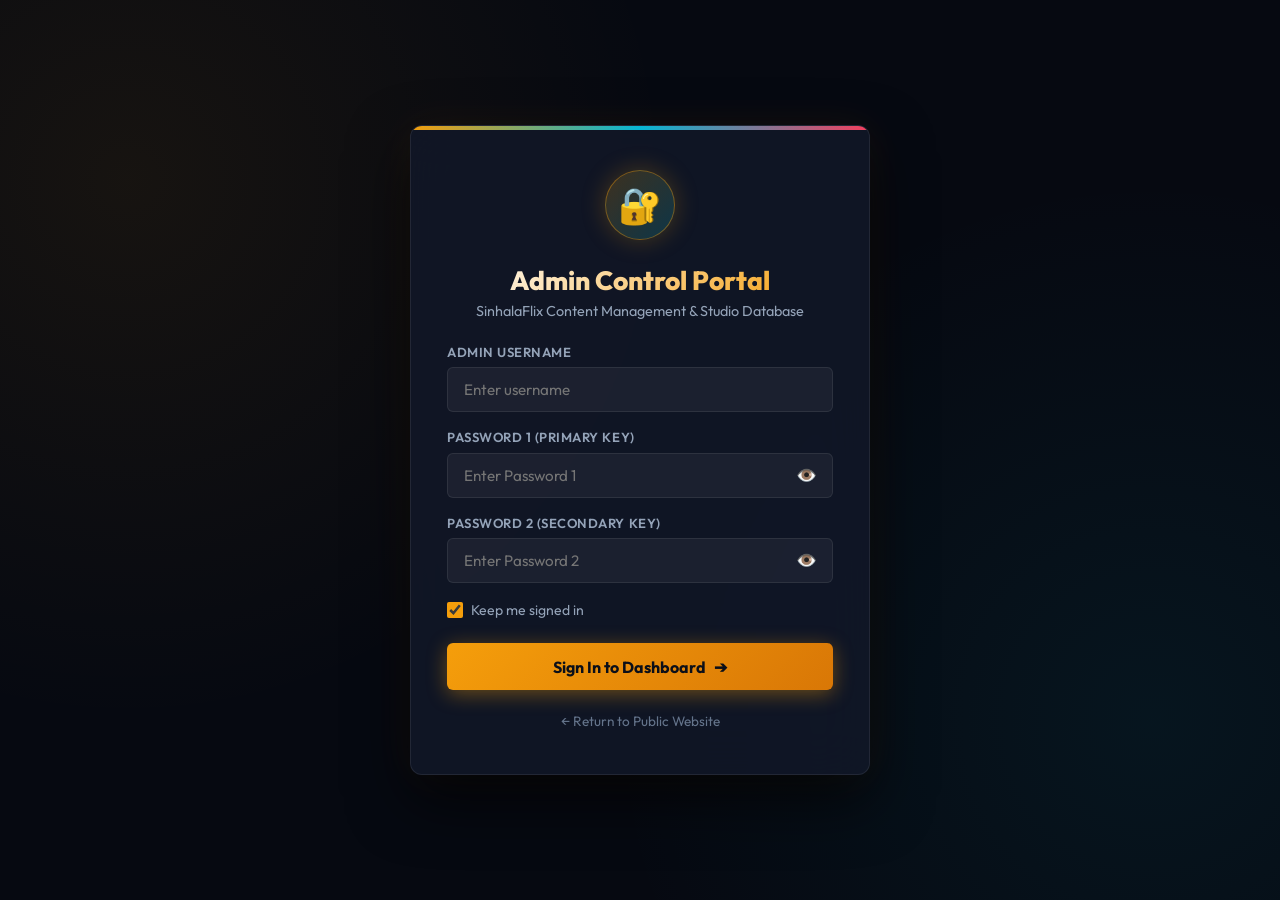
==== admin.html @ 51c6752c "Add files via upload" ====
<!DOCTYPE html>
<html lang="en">
<head>
  <meta charset="UTF-8" />
  <meta name="viewport" content="width=device-width, initial-scale=1.0" />
  <title>Admin Portal | SinhalaFlix Content Management</title>
  <meta name="description" content="SinhalaFlix Content Management System" />
  <meta name="robots" content="noindex, nofollow" />
  <link rel="icon" type="image/svg+xml" href="assets/images/favicon.svg" />
  <link rel="preconnect" href="https://fonts.googleapis.com" />
  <link href="https://fonts.googleapis.com/css2?family=Outfit:wght@400;500;600;700;800&display=swap" rel="stylesheet" />
  <style>
    /* =====================================================================
       COMPLETE SELF-CONTAINED ADMIN STYLES
       ===================================================================== */
    :root {
      --gold: #f59e0b;
      --gold-glow: rgba(245, 158, 11, 0.35);
      --cyan: #06b6d4;
      --rose: #f43f5e;
      --emerald: #10b981;
      --purple: #a855f7;
      --bg: #060911;
      --bg2: #0d121f;
      --card: rgba(18, 24, 40, 0.85);
      --border: rgba(255,255,255,0.08);
      --border-focus: rgba(245,158,11,0.5);
      --text: #f8fafc;
      --text2: #94a3b8;
      --text3: #64748b;
      --r: 12px;
      --r-sm: 6px;
    }

    *, *::before, *::after { box-sizing: border-box; margin: 0; padding: 0; }

    body {
      font-family: 'Outfit', -apple-system, BlinkMacSystemFont, sans-serif;
      background: var(--bg);
      background-image:
        radial-gradient(circle at 10% 20%, rgba(245,158,11,0.07) 0%, transparent 40%),
        radial-gradient(circle at 90% 80%, rgba(6,182,212,0.07) 0%, transparent 40%);
      color: var(--text);
      min-height: 100vh;
    }

    /* ---- LOGIN PAGE ---- */
    #loginPage {
      display: flex;
      align-items: center;
      justify-content: center;
      min-height: 100vh;
      padding: 1.5rem;
    }

    .login-card {
      width: 100%;
      max-width: 460px;
      background: var(--card);
      backdrop-filter: blur(24px);
      -webkit-backdrop-filter: blur(24px);
      border: 1px solid var(--border);
      border-radius: var(--r);
      padding: 2.75rem 2.25rem;
      box-shadow: 0 24px 60px rgba(0,0,0,0.7), 0 0 40px rgba(245,158,11,0.08);
      text-align: center;
      position: relative;
      overflow: hidden;
    }

    .login-card::before {
      content: "";
      position: absolute;
      top: 0; left: 0; right: 0;
      height: 4px;
      background: linear-gradient(90deg, var(--gold), var(--cyan), var(--rose));
    }

    .login-icon {
      width: 70px; height: 70px;
      margin: 0 auto 1.5rem;
      background: linear-gradient(135deg, rgba(245,158,11,0.2), rgba(6,182,212,0.2));
      border: 1px solid rgba(245,158,11,0.4);
      border-radius: 50%;
      display: flex; align-items: center; justify-content: center;
      font-size: 2.2rem;
      box-shadow: 0 0 24px rgba(245,158,11,0.25);
    }

    .login-title {
      font-size: 1.65rem;
      font-weight: 800;
      margin-bottom: 0.3rem;
      background: linear-gradient(135deg, #fff, #f59e0b);
      -webkit-background-clip: text;
      -webkit-text-fill-color: transparent;
    }

    .login-subtitle {
      color: var(--text2);
      font-size: 0.9rem;
      margin-bottom: 1.5rem;
    }

    .creds-pill {
      background: rgba(245,158,11,0.1);
      border: 1px solid rgba(245,158,11,0.3);
      border-radius: var(--r-sm);
      padding: 0.75rem 1rem;
      font-size: 0.82rem;
      color: #fbbf24;
      margin-bottom: 1.5rem;
      text-align: left;
      line-height: 1.6;
    }

    .creds-pill code {
      background: rgba(245,158,11,0.2);
      padding: 0.1rem 0.4rem;
      border-radius: 4px;
      font-family: monospace;
      color: #fde68a;
    }

    .error-box {
      display: none;
      background: rgba(244,63,94,0.15);
      border: 1px solid rgba(244,63,94,0.4);
      color: #fda4af;
      padding: 0.7rem 0.9rem;
      border-radius: var(--r-sm);
      font-size: 0.85rem;
      margin-bottom: 1.25rem;
      text-align: left;
    }

    .form-group {
      text-align: left;
      margin-bottom: 1.1rem;
    }

    .form-group label {
      display: block;
      font-size: 0.82rem;
      font-weight: 600;
      color: var(--text2);
      margin-bottom: 0.45rem;
      text-transform: uppercase;
      letter-spacing: 0.04em;
    }

    .form-input {
      width: 100%;
      background: rgba(255,255,255,0.05);
      border: 1px solid var(--border);
      border-radius: var(--r-sm);
      color: var(--text);
      font-family: inherit;
      font-size: 0.95rem;
      padding: 0.75rem 1rem;
      transition: border-color 0.2s, box-shadow 0.2s;
      outline: none;
    }

    .form-input:focus {
      border-color: var(--gold);
      box-shadow: 0 0 0 3px var(--gold-glow);
    }

    .input-wrap {
      position: relative;
      display: flex;
      align-items: center;
      width: 100%;
    }

    .input-wrap .form-input {
      padding-right: 2.75rem;
    }

    .toggle-pass-btn {
      position: absolute;
      right: 0.65rem;
      background: transparent;
      border: none;
      color: var(--text2);
      cursor: pointer;
      font-size: 1.05rem;
      padding: 0.25rem 0.35rem;
      border-radius: 4px;
      display: flex;
      align-items: center;
      justify-content: center;
      transition: color 0.2s, background 0.2s;
      user-select: none;
    }

    .toggle-pass-btn:hover {
      color: var(--gold);
      background: rgba(255,255,255,0.06);
    }

    .check-row {
      display: flex;
      align-items: center;
      gap: 0.5rem;
      font-size: 0.88rem;
      color: var(--text2);
      margin-bottom: 1.5rem;
      cursor: pointer;
    }

    .check-row input[type="checkbox"] {
      accent-color: var(--gold);
      width: 16px; height: 16px;
    }

    .btn-primary {
      display: flex;
      align-items: center;
      justify-content: center;
      gap: 0.5rem;
      width: 100%;
      padding: 0.85rem 1.5rem;
      background: linear-gradient(135deg, var(--gold), #d97706);
      border: none;
      border-radius: var(--r-sm);
      color: #0b0f19;
      font-family: inherit;
      font-size: 1rem;
      font-weight: 700;
      cursor: pointer;
      transition: opacity 0.2s, transform 0.15s, box-shadow 0.2s;
      box-shadow: 0 4px 20px rgba(245,158,11,0.4);
      margin-bottom: 1.25rem;
    }

    .btn-primary:hover { opacity: 0.9; transform: translateY(-1px); }
    .btn-primary:active { transform: translateY(0); }

    .back-link {
      display: inline-block;
      color: var(--text3);
      text-decoration: none;
      font-size: 0.85rem;
      transition: color 0.2s;
    }

    .back-link:hover { color: var(--text2); }

    /* ---- DASHBOARD ---- */
    #dashboardPage { display: none; flex-direction: column; min-height: 100vh; }

    .admin-header {
      display: flex;
      align-items: center;
      justify-content: space-between;
      padding: 0 1.5rem;
      height: 60px;
      background: rgba(13,18,31,0.95);
      border-bottom: 1px solid var(--border);
      backdrop-filter: blur(12px);
      position: sticky;
      top: 0;
      z-index: 100;
    }

    .admin-brand {
      display: flex;
      align-items: center;
      gap: 0.6rem;
      font-size: 1.1rem;
      font-weight: 800;
      text-decoration: none;
      color: var(--text);
    }

    .admin-brand span.gold { color: var(--gold); }
    .admin-badge { background: rgba(245,158,11,0.2); border: 1px solid rgba(245,158,11,0.4); color: #fbbf24; border-radius: 4px; font-size: 0.7rem; font-weight: 700; padding: 0.1rem 0.45rem; margin-left: 0.35rem; text-transform: uppercase; letter-spacing: 0.06em; }

    .header-actions { display: flex; align-items: center; gap: 0.6rem; }

    .btn-sm-outline {
      display: flex; align-items: center; gap: 0.35rem;
      padding: 0.4rem 0.9rem;
      background: rgba(255,255,255,0.05);
      border: 1px solid var(--border);
      border-radius: var(--r-sm);
      color: var(--text2);
      font-family: inherit;
      font-size: 0.82rem;
      font-weight: 600;
      cursor: pointer;
      text-decoration: none;
      transition: border-color 0.2s, color 0.2s;
    }
    .btn-sm-outline:hover { border-color: var(--gold); color: var(--gold); }

    .btn-logout {
      display: flex; align-items: center; gap: 0.35rem;
      padding: 0.4rem 0.9rem;
      background: rgba(244,63,94,0.12);
      border: 1px solid rgba(244,63,94,0.35);
      border-radius: var(--r-sm);
      color: #fda4af;
      font-family: inherit;
      font-size: 0.82rem;
      font-weight: 600;
      cursor: pointer;
      transition: background 0.2s;
    }
    .btn-logout:hover { background: rgba(244,63,94,0.22); }

    .tabs-bar {
      display: flex;
      gap: 0;
      background: rgba(13,18,31,0.8);
      border-bottom: 1px solid var(--border);
      padding: 0 1rem;
      overflow-x: auto;
    }

    .tab-btn {
      display: flex; align-items: center; gap: 0.4rem;
      padding: 0.85rem 1.1rem;
      background: none;
      border: none;
      border-bottom: 2px solid transparent;
      color: var(--text3);
      font-family: inherit;
      font-size: 0.85rem;
      font-weight: 600;
      cursor: pointer;
      white-space: nowrap;
      transition: color 0.2s, border-color 0.2s;
    }

    .tab-btn:hover { color: var(--text2); }
    .tab-btn.active { color: var(--gold); border-bottom-color: var(--gold); }

    .admin-main { flex: 1; padding: 1.75rem 1.5rem; max-width: 1300px; margin: 0 auto; width: 100%; }

    /* Section visibility */
    .section { display: none; }
    .section.active { display: block; }

    .section-header {
      display: flex; align-items: center; justify-content: space-between;
      margin-bottom: 1.5rem;
      flex-wrap: wrap; gap: 0.75rem;
    }

    .section-title { display: flex; align-items: center; gap: 0.5rem; font-size: 1.3rem; font-weight: 700; }

    /* Stats Grid */
    .stats-grid {
      display: grid;
      grid-template-columns: repeat(auto-fill, minmax(180px, 1fr));
      gap: 1rem;
      margin-bottom: 1.75rem;
    }

    .stat-card {
      background: var(--card);
      border: 1px solid var(--border);
      border-radius: var(--r);
      padding: 1.25rem 1rem;
      display: flex; align-items: center; gap: 1rem;
      transition: border-color 0.2s, transform 0.2s;
    }
    .stat-card:hover { border-color: rgba(245,158,11,0.3); transform: translateY(-2px); }

    .stat-icon { font-size: 1.9rem; }
    .stat-value { font-size: 1.6rem; font-weight: 800; color: var(--gold); }
    .stat-label { font-size: 0.75rem; color: var(--text3); margin-top: 0.15rem; }

    .dash-actions { display: flex; gap: 0.75rem; flex-wrap: wrap; }

    .btn-dash-primary {
      display: flex; align-items: center; gap: 0.4rem;
      padding: 0.7rem 1.4rem;
      background: linear-gradient(135deg, var(--gold), #d97706);
      border: none;
      border-radius: var(--r-sm);
      color: #0b0f19;
      font-family: inherit;
      font-size: 0.9rem;
      font-weight: 700;
      cursor: pointer;
      box-shadow: 0 4px 15px rgba(245,158,11,0.35);
      transition: opacity 0.2s, transform 0.15s;
    }
    .btn-dash-primary:hover { opacity: 0.9; transform: translateY(-1px); }

    .btn-dash-secondary {
      display: flex; align-items: center; gap: 0.4rem;
      padding: 0.7rem 1.4rem;
      background: rgba(255,255,255,0.06);
      border: 1px solid var(--border);
      border-radius: var(--r-sm);
      color: var(--text);
      font-family: inherit;
      font-size: 0.9rem;
      font-weight: 600;
      cursor: pointer;
      transition: border-color 0.2s;
    }
    .btn-dash-secondary:hover { border-color: rgba(245,158,11,0.4); color: var(--gold); }

    /* Table */
    .table-card {
      background: var(--card);
      border: 1px solid var(--border);
      border-radius: var(--r);
      overflow: hidden;
    }

    .table-controls {
      display: flex; gap: 0.75rem; padding: 1rem;
      border-bottom: 1px solid var(--border);
      flex-wrap: wrap;
    }

    .table-input, .table-select {
      background: rgba(255,255,255,0.05);
      border: 1px solid var(--border);
      border-radius: var(--r-sm);
      color: var(--text);
      font-family: inherit;
      font-size: 0.88rem;
      padding: 0.55rem 0.85rem;
      outline: none;
      transition: border-color 0.2s;
    }
    .table-input { flex: 1; min-width: 200px; }
    .table-select { min-width: 200px; }
    .table-input:focus, .table-select:focus { border-color: var(--gold); }
    .table-select option { background: #0d121f; }

    .table-scroll { overflow-x: auto; }

    table { width: 100%; border-collapse: collapse; }
    thead { background: rgba(255,255,255,0.04); }
    th { padding: 0.75rem 1rem; text-align: left; font-size: 0.75rem; font-weight: 700; color: var(--text3); text-transform: uppercase; letter-spacing: 0.04em; border-bottom: 1px solid var(--border); }
    td { padding: 0.75rem 1rem; border-bottom: 1px solid rgba(255,255,255,0.04); font-size: 0.88rem; vertical-align: middle; }
    tr:last-child td { border-bottom: none; }
    tr:hover td { background: rgba(255,255,255,0.025); }

    .thumb { width: 44px; height: 60px; object-fit: cover; border-radius: 4px; }
    .item-title { font-weight: 600; font-size: 0.9rem; }
    .item-sub { color: var(--text3); font-size: 0.78rem; margin-top: 0.15rem; }

    .badge-cat {
      display: inline-block;
      font-size: 0.72rem; font-weight: 700;
      padding: 0.15rem 0.5rem;
      border-radius: 4px;
      white-space: nowrap;
    }
    .cat-c { background: rgba(245,158,11,0.2); color: #fbbf24; }
    .cat-m { background: rgba(6,182,212,0.2); color: #67e8f9; }
    .cat-t { background: rgba(16,185,129,0.2); color: #6ee7b7; }
    .cat-k { background: rgba(168,85,247,0.2); color: #d8b4fe; }
    .cat-s { background: rgba(244,63,94,0.2); color: #fda4af; }

    .action-btns { display: flex; gap: 0.4rem; }
    .btn-edit, .btn-del {
      padding: 0.3rem 0.55rem;
      border: 1px solid;
      border-radius: 4px;
      font-family: inherit;
      font-size: 0.78rem;
      cursor: pointer;
      transition: background 0.15s;
    }
    .btn-edit { background: rgba(6,182,212,0.1); border-color: rgba(6,182,212,0.3); color: #67e8f9; }
    .btn-edit:hover { background: rgba(6,182,212,0.2); }
    .btn-del { background: rgba(244,63,94,0.1); border-color: rgba(244,63,94,0.3); color: #fda4af; }
    .btn-del:hover { background: rgba(244,63,94,0.2); }

    /* Form */
    .form-card {
      background: var(--card);
      border: 1px solid var(--border);
      border-radius: var(--r);
      padding: 1.75rem;
    }

    .form-grid-2 { display: grid; grid-template-columns: 1fr 1fr; gap: 1rem; }
    .form-grid-3 { display: grid; grid-template-columns: 1fr 1fr 1fr; gap: 1rem; }
    @media (max-width: 700px) { .form-grid-2, .form-grid-3 { grid-template-columns: 1fr; } }

    .fg { margin-bottom: 1.1rem; }
    .fg label { display: block; font-size: 0.8rem; font-weight: 600; color: var(--text2); margin-bottom: 0.4rem; text-transform: uppercase; letter-spacing: 0.04em; }
    .fg input, .fg select, .fg textarea {
      width: 100%;
      background: rgba(255,255,255,0.05);
      border: 1px solid var(--border);
      border-radius: var(--r-sm);
      color: var(--text);
      font-family: inherit;
      font-size: 0.9rem;
      padding: 0.65rem 0.9rem;
      outline: none;
      transition: border-color 0.2s, box-shadow 0.2s;
      resize: vertical;
    }
    .fg input:focus, .fg select:focus, .fg textarea:focus {
      border-color: var(--gold);
      box-shadow: 0 0 0 3px var(--gold-glow);
    }
    .fg select option { background: #0d121f; }

    .ep-builder { background: rgba(245,158,11,0.05); border: 1px solid rgba(245,158,11,0.2); border-radius: var(--r); padding: 1.25rem; margin-bottom: 1rem; }
    .ep-header { display: flex; justify-content: space-between; align-items: center; margin-bottom: 1rem; }
    .ep-header h4 { font-size: 0.95rem; font-weight: 700; color: var(--gold); }
    .ep-card { background: rgba(255,255,255,0.03); border: 1px solid var(--border); border-radius: var(--r-sm); padding: 1rem; margin-bottom: 0.75rem; }
    .ep-row-header { display: flex; justify-content: space-between; align-items: center; margin-bottom: 0.75rem; font-size: 0.85rem; color: var(--text2); font-weight: 600; }

    .form-actions { display: flex; justify-content: flex-end; gap: 0.75rem; margin-top: 1.5rem; padding-top: 1.25rem; border-top: 1px solid var(--border); }

    /* Requests */
    .requests-grid { display: grid; grid-template-columns: repeat(auto-fill, minmax(340px, 1fr)); gap: 1rem; }
    .req-card { background: var(--card); border: 1px solid var(--border); border-radius: var(--r); padding: 1.25rem; }
    .req-card-header { display: flex; justify-content: space-between; align-items: flex-start; gap: 0.5rem; margin-bottom: 0.6rem; }
    .req-title { font-size: 0.95rem; font-weight: 700; }
    .req-notes { color: var(--text2); font-size: 0.85rem; margin-bottom: 0.85rem; }
    .req-meta { display: flex; gap: 1rem; font-size: 0.8rem; color: var(--text3); margin-bottom: 0.85rem; }
    .req-actions { display: flex; gap: 0.5rem; justify-content: flex-end; padding-top: 0.75rem; border-top: 1px solid var(--border); }

    /* Database Tab */
    .db-section { max-width: 700px; }
    .db-block { background: var(--card); border: 1px solid var(--border); border-radius: var(--r); padding: 1.5rem; margin-bottom: 1.25rem; }
    .db-block h3 { font-size: 1rem; font-weight: 700; margin-bottom: 0.4rem; }
    .db-block p { color: var(--text2); font-size: 0.88rem; margin-bottom: 1.1rem; }
    .btn-danger {
      display: flex; align-items: center; gap: 0.4rem;
      padding: 0.65rem 1.25rem;
      background: rgba(244,63,94,0.15);
      border: 1px solid rgba(244,63,94,0.4);
      border-radius: var(--r-sm);
      color: #fda4af;
      font-family: inherit;
      font-size: 0.88rem;
      font-weight: 600;
      cursor: pointer;
      transition: background 0.2s;
    }
    .btn-danger:hover { background: rgba(244,63,94,0.25); }

    /* GitHub Live Sync styles */
    .btn-publish-gh {
      display: inline-flex;
      align-items: center;
      gap: 0.45rem;
      padding: 0.5rem 1rem;
      background: linear-gradient(135deg, #10b981 0%, #059669 100%);
      color: #fff;
      font-weight: 700;
      font-size: 0.85rem;
      border: none;
      border-radius: var(--r-sm);
      cursor: pointer;
      box-shadow: 0 2px 10px rgba(16, 185, 129, 0.35);
      transition: all 0.2s ease;
    }
    .btn-publish-gh:hover {
      background: linear-gradient(135deg, #34d399 0%, #10b981 100%);
      box-shadow: 0 4px 15px rgba(16, 185, 129, 0.5);
      transform: translateY(-1px);
    }
    .btn-publish-gh:disabled {
      opacity: 0.6;
      cursor: not-allowed;
      transform: none;
      box-shadow: none;
    }
    .gh-card {
      border: 1px solid rgba(16, 185, 129, 0.3) !important;
      background: linear-gradient(180deg, rgba(16, 185, 129, 0.04) 0%, rgba(13, 18, 31, 0.8) 100%) !important;
    }
    .gh-header-row {
      display: flex;
      justify-content: space-between;
      align-items: flex-start;
      margin-bottom: 0.75rem;
      flex-wrap: wrap;
      gap: 0.5rem;
    }
    .gh-badge {
      display: inline-flex;
      align-items: center;
      gap: 0.35rem;
      background: rgba(16, 185, 129, 0.15);
      color: #34d399;
      padding: 0.2rem 0.65rem;
      border-radius: 999px;
      font-size: 0.75rem;
      font-weight: 700;
      border: 1px solid rgba(16, 185, 129, 0.3);
    }
    .gh-grid {
      display: grid;
      grid-template-columns: repeat(auto-fit, minmax(200px, 1fr));
      gap: 0.85rem;
      margin-top: 1rem;
      margin-bottom: 1rem;
    }
    .gh-actions-bar {
      display: flex;
      flex-wrap: wrap;
      gap: 0.75rem;
      align-items: center;
      margin-top: 1rem;
      padding-top: 1rem;
      border-top: 1px solid var(--border);
    }
    .gh-status-console {
      margin-top: 1rem;
      padding: 0.85rem 1rem;
      background: #080c14;
      border: 1px solid rgba(255,255,255,0.08);
      border-radius: var(--r-sm);
      font-family: ui-monospace, SFMono-Regular, Menlo, Monaco, Consolas, monospace;
      font-size: 0.8rem;
      color: #a7f3d0;
      min-height: 48px;
      display: flex;
      flex-direction: column;
      gap: 0.3rem;
      line-height: 1.4;
    }
    .gh-status-console .err { color: #fda4af; }
    .gh-status-console .info { color: #93c5fd; }
    .gh-status-console .suc { color: #34d399; font-weight: bold; }
    .gh-guide-box {
      margin-top: 1rem;
      padding: 0.85rem;
      background: rgba(255,255,255,0.02);
      border-radius: var(--r-sm);
      border: 1px dashed var(--border);
      font-size: 0.8rem;
      color: var(--text2);
    }
    .gh-guide-box ol { margin: 0.5rem 0 0 1.25rem; padding: 0; }
    .gh-guide-box li { margin-bottom: 0.25rem; }

    /* Upload Zone */
    .upload-zone {
      position: relative;
      border: 2px dashed rgba(245,158,11,0.35);
      border-radius: var(--r);
      padding: 1.1rem 1rem;
      text-align: center;
      cursor: pointer;
      transition: border-color 0.2s, background 0.2s;
      background: rgba(245,158,11,0.04);
      overflow: hidden;
    }
    .upload-zone:hover, .upload-zone.dragover {
      border-color: var(--gold);
      background: rgba(245,158,11,0.10);
    }
    .upload-zone input[type="file"] {
      position: absolute; inset: 0;
      opacity: 0; cursor: pointer; width: 100%; height: 100%;
    }
    .upload-zone-icon { font-size: 1.6rem; margin-bottom: 0.3rem; }
    .upload-zone-text { font-size: 0.82rem; font-weight: 600; color: var(--text2); }
    .upload-zone-sub  { font-size: 0.72rem; color: var(--text3); margin-top: 0.2rem; }
    .upload-zone-preview {
      margin-top: 0.6rem;
      display: none;
      align-items: center;
      gap: 0.5rem;
      justify-content: center;
      font-size: 0.78rem;
      color: var(--emerald);
    }
    .upload-zone-preview.visible { display: flex; }
    .upload-zone-preview img { width: 36px; height: 36px; object-fit: cover; border-radius: 4px; border: 1px solid var(--border); }

    /* Edit Modal */
    .modal-bg {
      display: none;
      position: fixed; inset: 0;
      background: rgba(0,0,0,0.75);
      backdrop-filter: blur(4px);
      z-index: 500;
      align-items: center; justify-content: center;
      padding: 1rem;
    }
    .modal-bg.open { display: flex; }
    .modal-box {
      background: var(--bg2);
      border: 1px solid var(--border);
      border-radius: var(--r);
      padding: 1.75rem;
      width: 100%; max-width: 860px;
      max-height: 92vh; overflow-y: auto;
    }
    .modal-header { display: flex; justify-content: space-between; align-items: center; margin-bottom: 1.5rem; }
    .modal-header h3 { font-size: 1.15rem; font-weight: 700; }
    .btn-close {
      background: rgba(255,255,255,0.08);
      border: 1px solid var(--border);
      border-radius: var(--r-sm);
      color: var(--text2);
      font-size: 1rem; cursor: pointer;
      padding: 0.25rem 0.6rem;
      transition: background 0.15s;
    }
    .btn-close:hover { background: rgba(255,255,255,0.14); }

    /* Toast */
    #toastContainer {
      position: fixed; bottom: 1.5rem; right: 1.5rem;
      z-index: 9999;
      display: flex; flex-direction: column; gap: 0.5rem;
    }

    .toast {
      background: rgba(13,18,31,0.97);
      border: 1px solid;
      border-radius: var(--r-sm);
      padding: 0.8rem 1.1rem;
      font-size: 0.88rem;
      display: flex; align-items: center; gap: 0.5rem;
      box-shadow: 0 10px 30px rgba(0,0,0,0.5);
      animation: toastIn 0.3s ease;
      max-width: 340px;
    }
    .toast.success { border-color: var(--emerald); color: #6ee7b7; }
    .toast.error { border-color: var(--rose); color: #fda4af; }
    .toast.info { border-color: var(--cyan); color: #67e8f9; }

    @keyframes toastIn { from { opacity: 0; transform: translateX(100%); } to { opacity: 1; transform: translateX(0); } }
  </style>
</head>
<body>

  <!-- ============================================================
       LOGIN PAGE
       ============================================================ -->
  <div id="loginPage">
    <div class="login-card">
      <div class="login-icon">🔐</div>
      <h1 class="login-title">Admin Control Portal</h1>
      <p class="login-subtitle">SinhalaFlix Content Management &amp; Studio Database</p>

      <div class="error-box" id="loginError"></div>

      <div class="form-group">
        <label for="uname">Admin Username</label>
        <input type="text" id="uname" class="form-input" placeholder="Enter username" autocomplete="username" />
      </div>

      <div class="form-group">
        <label for="upass">Password 1 (Primary Key)</label>
        <div class="input-wrap">
          <input type="password" id="upass" class="form-input" placeholder="Enter Password 1" autocomplete="current-password" />
          <button type="button" class="toggle-pass-btn" data-target="upass" title="Toggle Password 1 visibility">👁️</button>
        </div>
      </div>

      <div class="form-group">
        <label for="upass2">Password 2 (Secondary Key)</label>
        <div class="input-wrap">
          <input type="password" id="upass2" class="form-input" placeholder="Enter Password 2" autocomplete="off" />
          <button type="button" class="toggle-pass-btn" data-target="upass2" title="Toggle Password 2 visibility">👁️</button>
        </div>
      </div>

      <label class="check-row">
        <input type="checkbox" id="rememberChk" checked />
        <span>Keep me signed in</span>
      </label>

      <button class="btn-primary" id="loginBtn" type="button">
        <span>Sign In to Dashboard</span>
        <span>➔</span>
      </button>

      <a href="index.html" class="back-link">← Return to Public Website</a>
    </div>
  </div>


  <!-- ============================================================
       DASHBOARD PAGE
       ============================================================ -->
  <div id="dashboardPage" style="display:none; flex-direction:column; min-height:100vh;">

    <!-- Header -->
    <header class="admin-header">
      <a class="admin-brand" href="index.html">
        <span>🎬</span>
        <span>Sinhala<span class="gold">Flix</span></span>
        <span class="admin-badge">Admin</span>
      </a>
      <div class="header-actions">
        <button class="btn-publish-gh" id="topPublishBtn" title="Push all changes to GitHub so everyone can see them">🚀 Publish to GitHub</button>
        <a href="index.html" class="btn-sm-outline" target="_blank">🌐 Live Site</a>
        <button class="btn-logout" id="logoutBtn">🚪 Logout</button>
      </div>
    </header>

    <!-- Tabs -->
    <nav class="tabs-bar">
      <button class="tab-btn active" data-tab="dashboard">📊 Dashboard</button>
      <button class="tab-btn" data-tab="catalog">🎬 Manage Catalog</button>
      <button class="tab-btn" data-tab="add">➕ Add Media</button>
      <button class="tab-btn" data-tab="requests">📬 Viewer Requests</button>
      <button class="tab-btn" data-tab="database">⚙️ Database &amp; Tools</button>
    </nav>

    <!-- Main Content -->
    <main class="admin-main">

      <!-- TAB: DASHBOARD -->
      <div class="section active" id="section-dashboard">
        <div class="section-header">
          <h2 class="section-title">📊 <span>Platform Overview</span></h2>
        </div>

        <div class="stats-grid">
          <div class="stat-card"><div class="stat-icon">🎬</div><div><div class="stat-value" id="sTotalTitles">0</div><div class="stat-label">Total Media Titles</div></div></div>
          <div class="stat-card"><div class="stat-icon">📺</div><div><div class="stat-value" id="sTotalEps">0</div><div class="stat-label">Total Episodes</div></div></div>
          <div class="stat-card"><div class="stat-icon">🦁</div><div><div class="stat-value" id="sCartoons">0</div><div class="stat-label">Sinhala Cartoons</div></div></div>
          <div class="stat-card"><div class="stat-icon">🍿</div><div><div class="stat-value" id="sMovies">0</div><div class="stat-label">Dubbed Movies</div></div></div>
          <div class="stat-card"><div class="stat-icon">📺</div><div><div class="stat-value" id="sTeledramas">0</div><div class="stat-label">Teledramas</div></div></div>
          <div class="stat-card"><div class="stat-icon">🌸</div><div><div class="stat-value" id="sKdramas">0</div><div class="stat-label">Sinhala K-Dramas</div></div></div>
          <div class="stat-card"><div class="stat-icon">⚡</div><div><div class="stat-value" id="sSeries">0</div><div class="stat-label">Cartoon Series</div></div></div>
          <div class="stat-card"><div class="stat-icon">📬</div><div><div class="stat-value" id="sPending">0</div><div class="stat-label">Pending Requests</div></div></div>
        </div>

        <div class="dash-actions">
          <button class="btn-dash-primary" onclick="switchTab('add')">➕ Add New Media</button>
          <button class="btn-dash-secondary" onclick="switchTab('catalog')">🔍 Browse All Records</button>
        </div>
      </div>

      <!-- TAB: CATALOG -->
      <div class="section" id="section-catalog">
        <div class="section-header">
          <h2 class="section-title">🎬 <span>Media Catalog Database</span></h2>
          <button class="btn-dash-primary" onclick="switchTab('add')">➕ Add New Media</button>
        </div>

        <div class="table-card">
          <div class="table-controls">
            <input type="text" id="searchInput" class="table-input" placeholder="🔍 Search title, Sinhala name, channel..." />
            <select id="catFilter" class="table-select">
              <option value="all">All Categories</option>
              <option value="cartoons">🦁 Cartoons (කාටූන්)</option>
              <option value="movies">🎬 Dubbed Movies (චිත්‍රපට)</option>
              <option value="teledramas">📺 Teledramas (ටෙලි නාට්‍ය)</option>
              <option value="kdramas">🌸 K-Dramas (කොරියන් නාට්‍ය)</option>
              <option value="cartoon_series">⚡ Cartoon Series (කතා මාලා)</option>
            </select>
          </div>

          <div class="table-scroll">
            <table>
              <thead>
                <tr>
                  <th>#</th>
                  <th>Title &amp; Name</th>
                  <th>Category</th>
                  <th>Network / Channel</th>
                  <th>Episodes / Year</th>
                  <th>Actions</th>
                </tr>
              </thead>
              <tbody id="catalogBody">
                <!-- Populated by JS -->
              </tbody>
            </table>
          </div>
        </div>
      </div>

      <!-- TAB: ADD MEDIA -->
      <div class="section" id="section-add">
        <div class="section-header">
          <h2 class="section-title">➕ <span>Add New Media Content</span></h2>
        </div>

        <div class="form-card">
          <form id="addMediaForm">
            <!-- Row: Titles -->
            <div class="form-grid-2">
              <div class="fg">
                <label>Title in English *</label>
                <input type="text" id="nTitleEn" placeholder="e.g. Soora Pappa / Koombiyo" required />
              </div>
              <div class="fg">
                <label>Sinhala Name *</label>
                <input type="text" id="nTitleSi" placeholder="e.g. සූර පප්පා / කූඹියෝ" required />
              </div>
            </div>

            <!-- Row: Category + Type -->
            <div class="form-grid-2">
              <div class="fg">
                <label>Category *</label>
                <select id="nCat">
                  <option value="cartoons">🦁 Sinhala Cartoons</option>
                  <option value="movies">🎬 Dubbed Movies</option>
                  <option value="teledramas">📺 Sinhala Teledramas</option>
                  <option value="kdramas">🌸 Sinhala K-Dramas</option>
                  <option value="cartoon_series">⚡ Cartoon Series</option>
                </select>
              </div>
              <div class="fg">
                <label>Media Format</label>
                <select id="nType">
                  <option value="series">Series (Multi-Episode)</option>
                  <option value="movie">Full Single Movie</option>
                </select>
              </div>
            </div>

            <!-- Channel — visible for teledramas & kdramas only -->
            <div class="fg" id="adminChannelWrapper" style="display:none;">
              <label>TV Channel / Network</label>
              <select id="nChannel">
                <option value="Rupavahini">National Rupavahini</option>
                <option value="Sirasa TV">Sirasa TV</option>
                <option value="ITN">ITN</option>
                <option value="Swarnavahini">Swarnavahini</option>
                <option value="TV Derana">TV Derana</option>
                <option value="Hiru TV">Hiru TV</option>
                <option value="Studio Dub">Studio Dub</option>
                <option value="YouTube">YouTube</option>
              </select>
            </div>

            <!-- Year -->
            <div class="fg">
              <label>Release Year</label>
              <input type="number" id="nYear" value="2024" />
            </div>

            <!-- Poster & Backdrop — image upload -->
            <div class="form-grid-2">
              <div class="fg">
                <label>🖼 Poster Image</label>
                <div class="upload-zone" id="nPosterZone">
                  <input type="file" id="nPosterFile" accept="image/*" />
                  <div class="upload-zone-icon">🖼️</div>
                  <div class="upload-zone-text">Click or Drag &amp; Drop Poster</div>
                  <div class="upload-zone-sub">Portrait · 2:3 ratio recommended</div>
                  <div class="upload-zone-preview" id="nPosterPreview"><img id="nPosterPreviewImg" src="" alt="" /><span id="nPosterPreviewName"></span></div>
                </div>
                <input type="hidden" id="nPoster" value="assets/images/banner1.jpg" />
              </div>
              <div class="fg">
                <label>🖼 Backdrop / Hero Banner</label>
                <div class="upload-zone" id="nBackdropZone">
                  <input type="file" id="nBackdropFile" accept="image/*" />
                  <div class="upload-zone-icon">🌅</div>
                  <div class="upload-zone-text">Click or Drag &amp; Drop Backdrop</div>
                  <div class="upload-zone-sub">Landscape · 16:9 ratio recommended</div>
                  <div class="upload-zone-preview" id="nBackdropPreview"><img id="nBackdropPreviewImg" src="" alt="" /><span id="nBackdropPreviewName"></span></div>
                </div>
                <input type="hidden" id="nBackdrop" value="assets/images/banner1.jpg" />
              </div>
            </div>

            <div class="fg">
              <label>English Synopsis *</label>
              <textarea id="nSynEn" rows="3" placeholder="Story summary and plot description..." required></textarea>
            </div>

            <div class="fg">
              <label>Sinhala Synopsis (Optional)</label>
              <textarea id="nSynSi" rows="2" placeholder="සිංහලෙන් කතාවේ සාරාංශය..."></textarea>
            </div>

            <div style="margin-bottom:1.25rem;">
              <label style="display:flex;align-items:center;gap:.5rem;cursor:pointer;color:var(--gold);font-size:.9rem;font-weight:600;">
                <input type="checkbox" id="nFeatured" /> Feature in Hero Carousel Banner
              </label>
            </div>

            <!-- Episode Builder -->
            <div class="ep-builder" id="epBuilder">
              <div class="ep-header">
                <h4>📺 Episode List Builder</h4>
                <button type="button" class="btn-dash-secondary" id="addEpBtn" style="padding:.4rem .85rem;font-size:.82rem;">➕ Add Episode</button>
              </div>
              <div id="epList"></div>
            </div>

            <!-- Movie fields -->
            <div id="adminMovieFields" style="display:none;">
              <div style="font-weight:700;color:var(--gold);margin-bottom:0.65rem;font-size:0.9rem;">🎬 Movie Links</div>
              <div class="form-grid-2">
                <div class="fg">
                  <label>Watch — Server 1 (Google Drive)</label>
                  <input type="url" id="nMovieStreamGd" placeholder="https://drive.google.com/..." />
                </div>
                <div class="fg">
                  <label>Watch — Server 2 (Stream / Embed)</label>
                  <input type="url" id="nMovieStreamBuzz" placeholder="https://... (Direct Stream / Embed URL)" />
                  <small style="font-size:0.72rem;color:var(--muted);margin-top:0.25rem;display:block;">💡 Paste any Stream / Embed URL (Google Drive, Filemoon, VidHide, etc.) or direct video link (MP4). For Buzzheavier, you can paste the direct stream link (ts.buzzheavier.com/d/...) or enter it in Download.</small>
                </div>
              </div>
              <div class="form-grid-2" style="margin-top:0.75rem;">
                <div class="fg">
                  <label>Download — Server 1 (Google Drive)</label>
                  <input type="url" id="nMovieDlGd" placeholder="https://drive.google.com/..." />
                </div>
                <div class="fg">
                  <label>Download — Server 2 (Cloud Mirror)</label>
                  <input type="url" id="nMovieDlBuzz" placeholder="https://... (Direct / Mirror Download URL)" />
                </div>
              </div>
            </div>

            <div class="form-actions">
              <button type="button" class="btn-dash-secondary" onclick="switchTab('catalog')">Cancel</button>
              <button type="submit" class="btn-dash-primary">💾 Save to Live Catalog</button>
            </div>
          </form>
        </div>
      </div>

      <!-- TAB: REQUESTS -->
      <div class="section" id="section-requests">
        <div class="section-header">
          <h2 class="section-title">📬 <span>Incoming Viewer Requests</span></h2>
        </div>
        <div class="requests-grid" id="requestsGrid">
          <!-- Populated by JS -->
        </div>
      </div>

      <!-- TAB: SETTINGS (Monetag Ads) -->
      <div class="section" id="section-settings">
        <div class="section-header">
          <h2 class="section-title">⚙️ <span>Site Settings</span></h2>
        </div>
        <div class="form-card">
          <p style="color:var(--text2);font-size:0.9rem;margin-bottom:1.5rem;">Configure your Monetag ad script URLs. These will fire automatically when users click <strong>Watch Online</strong> or <strong>Download</strong> buttons.</p>
          <div class="fg">
            <label>Monetag Ad Script 1 URL</label>
            <input type="url" id="monetagAd1" placeholder="https://...monetag.com/..." style="width:100%;" />
          </div>
          <div class="fg">
            <label>Monetag Ad Script 2 URL</label>
            <input type="url" id="monetagAd2" placeholder="https://...monetag.com/..." style="width:100%;" />
          </div>
          <button class="btn-dash-primary" id="saveSettingsBtn" style="max-width:280px;">💾 Save Ad Settings</button>
          <p id="settingsSavedMsg" style="display:none;color:#6ee7b7;font-size:0.85rem;margin-top:0.75rem;">✅ Settings saved!</p>
        </div>
      </div>

      <!-- TAB: DATABASE -->
      <div class="section" id="section-database">
        <div class="section-header">
          <h2 class="section-title">⚙️ <span>Database &amp; Backup Tools</span></h2>
        </div>

        <div class="db-section">
          <!-- GitHub Pages Live Sync -->
          <div class="db-block gh-card" id="ghSyncCard">
            <div class="gh-header-row">
              <div>
                <h3 style="display:flex;align-items:center;gap:0.5rem;margin-bottom:0.25rem;">
                  🚀 GitHub Pages Live Sync (සියලුම Devices වලට Update කරන්න)
                </h3>
                <p style="margin-bottom:0;">
                  ඔබ Admin Panel එකෙන් Add හෝ Edit කරන Movies, Series සහ Episodes අනෙකුත් සියලුම Users ලාට සහ Devices වලට GitHub Pages හරහා එක ක්ලික් එකකින් Live කරන්න.
                </p>
              </div>
              <span class="gh-badge">● One-Click Live Deploy</span>
            </div>

            <div class="gh-grid">
              <div class="fg" style="margin-bottom:0;">
                <label style="font-size:0.8rem;">GitHub Username / Owner *</label>
                <input type="text" id="ghOwner" placeholder="e.g. your-github-username" />
              </div>
              <div class="fg" style="margin-bottom:0;">
                <label style="font-size:0.8rem;">Repository Name *</label>
                <input type="text" id="ghRepo" placeholder="e.g. sinhalaflix" />
              </div>
              <div class="fg" style="margin-bottom:0;">
                <label style="font-size:0.8rem;">Branch Name</label>
                <input type="text" id="ghBranch" placeholder="main" value="main" />
              </div>
              <div class="fg" style="margin-bottom:0;">
                <label style="font-size:0.8rem;">GitHub Personal Access Token (PAT) *</label>
                <input type="password" id="ghToken" placeholder="ghp_xxxxxxxxxxxxxxxxxxxx" autocomplete="off" />
              </div>
            </div>

            <div class="gh-actions-bar">
              <button class="btn-dash-primary" id="saveGhConfigBtn" style="padding:0.6rem 1.1rem;font-size:0.85rem;">
                💾 Save GitHub Settings
              </button>
              <button class="btn-publish-gh" id="publishGhBtn" style="padding:0.6rem 1.25rem;font-size:0.88rem;">
                🚀 Commit &amp; Publish to GitHub Now
              </button>
              <button class="btn-dash-secondary" id="downloadDataJsBtn" style="padding:0.6rem 1.1rem;font-size:0.85rem;" title="Download js/data.js directly without GitHub Token">
                ⬇️ Download updated data.js (Manual)
              </button>
            </div>

            <div class="gh-status-console" id="ghSyncConsole">
              <span class="info">ℹ️ Ready. Enter your GitHub Repository details and click "Publish to GitHub Now" to sync your site across all devices.</span>
            </div>

            <div class="gh-guide-box">
              <strong style="color:var(--gold);">🔑 How to get a GitHub Personal Access Token (Free &amp; 1-minute):</strong>
              <ol>
                <li>Go to GitHub: <strong>Settings → Developer settings → Personal access tokens → Tokens (classic)</strong> (or <a href="https://github.com/settings/tokens" target="_blank" style="color:#38bdf8;text-decoration:underline;">click here</a>).</li>
                <li>Click <strong>"Generate new token (classic)"</strong>.</li>
                <li>Set Note: <code>SinhalaFlix Admin</code> and check the <strong><code>repo</code></strong> checkbox (Full control of private/public repositories).</li>
                <li>Click <strong>Generate token</strong>, copy the generated token (starts with <code>ghp_</code>), and paste it above.</li>
                <li>Your token is safely stored only inside your browser's private storage on this device.</li>
              </ol>
            </div>
          </div>

          <div class="db-block">
            <h3>💾 Export / Backup Catalog Data</h3>
            <p>Export the complete SinhalaFlix database (including custom uploads, edits) as a JSON file.</p>
            <button class="btn-dash-primary" id="exportBtn">💾 Export Database JSON</button>
          </div>

          <div class="db-block">
            <h3>📥 Import / Restore JSON Backup</h3>
            <p>Restore media records from a previously exported backup file.</p>
            <input type="file" id="importFileInput" accept=".json" style="display:none;" />
            <button class="btn-dash-secondary" id="importBtn">📥 Choose JSON File to Import</button>
          </div>

          <div class="db-block">
            <h3 style="color:#fda4af;">⚠️ Factory Reset Catalog</h3>
            <p>Clear all local custom additions and modifications, restoring the default SinhalaFlix library.</p>
            <button class="btn-danger" id="resetBtn">🔄 Reset to Default Catalog</button>
          </div>
        </div>
      </div>

    </main>
  </div>


  <!-- ============================================================
       EDIT MODAL
       ============================================================ -->
  <div class="modal-bg" id="editModal">
    <div class="modal-box">
      <div class="modal-header">
        <h3>✏️ Edit Media Record</h3>
        <button class="btn-close" id="closeEditBtn">✕</button>
      </div>
      <form id="editForm">

        <!-- Row: Titles -->
        <div class="form-grid-2">
          <div class="fg">
            <label>Title in English *</label>
            <input type="text" id="eTitleEn" placeholder="e.g. Soora Pappa / Koombiyo" required />
          </div>
          <div class="fg">
            <label>Sinhala Name *</label>
            <input type="text" id="eTitleSi" placeholder="e.g. සූර පප්පා / කූඹියෝ" required />
          </div>
        </div>

        <!-- Row: Category + Type -->
        <div class="form-grid-2">
          <div class="fg">
            <label>Category *</label>
            <select id="eCat">
              <option value="cartoons">🦁 Sinhala Cartoons</option>
              <option value="movies">🎬 Dubbed Movies</option>
              <option value="teledramas">📺 Sinhala Teledramas</option>
              <option value="kdramas">🌸 Sinhala K-Dramas</option>
              <option value="cartoon_series">⚡ Cartoon Series</option>
            </select>
          </div>
          <div class="fg">
            <label>Media Format</label>
            <select id="eType">
              <option value="series">Series (Multi-Episode)</option>
              <option value="movie">Full Single Movie</option>
            </select>
          </div>
        </div>

        <!-- Channel — visible for teledramas & kdramas only -->
        <div class="fg" id="editChannelWrapper" style="display:none;">
          <label>TV Channel / Network</label>
          <select id="eChannel">
            <option value="Rupavahini">National Rupavahini</option>
            <option value="Sirasa TV">Sirasa TV</option>
            <option value="ITN">ITN</option>
            <option value="Swarnavahini">Swarnavahini</option>
            <option value="TV Derana">TV Derana</option>
            <option value="Hiru TV">Hiru TV</option>
            <option value="Studio Dub">Studio Dub</option>
            <option value="YouTube">YouTube</option>
            <option value="Independent">Independent</option>
          </select>
        </div>

        <!-- Row: Year & Rating -->
        <div class="form-grid-2">
          <div class="fg">
            <label>Release Year</label>
            <input type="number" id="eYear" value="2024" />
          </div>
          <div class="fg">
            <label>IMDb / User Rating (1.0 - 10.0)</label>
            <input type="number" id="eRating" step="0.1" min="1" max="10" value="9.5" />
          </div>
        </div>

        <!-- Poster & Backdrop image upload -->
        <div class="form-grid-2">
          <div class="fg">
            <label>🖼 Poster Image</label>
            <div class="upload-zone" id="ePosterZone">
              <input type="file" id="ePosterFile" accept="image/*" />
              <div class="upload-zone-icon">🖼️</div>
              <div class="upload-zone-text">Click or Drag &amp; Drop Poster</div>
              <div class="upload-zone-sub">Portrait · 2:3 ratio recommended</div>
              <div class="upload-zone-preview" id="ePosterPreview"><img id="ePosterPreviewImg" src="" alt="" /><span id="ePosterPreviewName"></span></div>
            </div>
            <input type="hidden" id="ePosterHidden" value="assets/images/banner1.jpg" />
          </div>
          <div class="fg">
            <label>🖼 Backdrop / Hero Banner</label>
            <div class="upload-zone" id="eBackdropZone">
              <input type="file" id="eBackdropFile" accept="image/*" />
              <div class="upload-zone-icon">🌅</div>
              <div class="upload-zone-text">Click or Drag &amp; Drop Backdrop</div>
              <div class="upload-zone-sub">Landscape · 16:9 ratio recommended</div>
              <div class="upload-zone-preview" id="eBackdropPreview"><img id="eBackdropPreviewImg" src="" alt="" /><span id="eBackdropPreviewName"></span></div>
            </div>
            <input type="hidden" id="eBackdropHidden" value="assets/images/banner1.jpg" />
          </div>
        </div>

        <div class="fg">
          <label>English Synopsis *</label>
          <textarea id="eSynEn" rows="3" placeholder="Story summary and plot description..."></textarea>
        </div>

        <div class="fg">
          <label>Sinhala Synopsis (Optional)</label>
          <textarea id="eSynSi" rows="2" placeholder="සිංහලෙන් කතාවේ සාරාංශය..."></textarea>
        </div>

        <div style="margin-bottom:1.25rem;">
          <label style="display:flex;align-items:center;gap:.5rem;cursor:pointer;color:var(--gold);font-size:.9rem;font-weight:600;">
            <input type="checkbox" id="eFeatured" /> Feature in Hero Carousel Banner
          </label>
        </div>

        <!-- Episode Builder -->
        <div class="ep-builder" id="editEpBuilder">
          <div class="ep-header">
            <h4>📺 Episode List Builder</h4>
            <button type="button" class="btn-dash-secondary" id="editAddEpBtn" style="padding:.4rem .85rem;font-size:.82rem;">➕ Add Episode</button>
          </div>
          <div id="editEpList"></div>
        </div>

        <!-- Movie fields -->
        <div id="editMovieFields" style="display:none;">
          <div style="font-weight:700;color:var(--gold);margin-bottom:0.65rem;font-size:0.9rem;">🎬 Movie Links</div>
          <div class="form-grid-2">
            <div class="fg">
              <label>Watch — Server 1 (Google Drive)</label>
              <input type="url" id="eMovieStreamGd" placeholder="https://drive.google.com/..." />
            </div>
            <div class="fg">
              <label>Watch — Server 2 (Stream / Embed)</label>
              <input type="url" id="eMovieStreamBuzz" placeholder="https://... (Direct Stream / Embed URL)" />
              <small style="font-size:0.72rem;color:var(--muted);margin-top:0.25rem;display:block;">💡 Paste any Stream / Embed URL (Google Drive, Filemoon, VidHide, etc.) or direct video link (MP4). For Buzzheavier, you can paste the direct stream link (ts.buzzheavier.com/d/...) or enter it in Download.</small>
            </div>
          </div>
          <div class="form-grid-2" style="margin-top:0.75rem;">
            <div class="fg">
              <label>Download — Server 1 (Google Drive)</label>
              <input type="url" id="eMovieDlGd" placeholder="https://drive.google.com/..." />
            </div>
            <div class="fg">
              <label>Download — Server 2 (Cloud Mirror)</label>
              <input type="url" id="eMovieDlBuzz" placeholder="https://... (Direct / Mirror Download URL)" />
            </div>
          </div>
        </div>

        <div class="form-actions">
          <button type="button" class="btn-dash-secondary" id="cancelEditBtn">Cancel</button>
          <button type="submit" class="btn-dash-primary">✅ Update Media</button>
        </div>
      </form>
    </div>
  </div>

  <!-- Toast Container -->
  <div id="toastContainer"></div>

  <!-- Scripts: load order matters -->
  <script src="js/data.js?v=20260913_7"></script>
  <script src="js/storage.js?v=20260913_7"></script>
  <script>
    // ============================================================
    //  INLINE ADMIN CONTROLLER — no separate file dependency
    //  Runs after DOM is fully parsed (scripts are at end of body)
    // ============================================================

    (function () {
      "use strict";

      // ---- State ----
      var currentEditId = null;
      var catFilterVal  = "all";
      var searchQuery   = "";

      // ---- Auth helpers ----
      function isLoggedIn() {
        try {
          return localStorage.getItem("sfx_admin_v2") === "true" ||
                 sessionStorage.getItem("sfx_admin_v2") === "true";
        } catch (e) { return false; }
      }

      function doLogin(user, pass1, pass2, remember) {
        var u = (user || "").trim().toLowerCase();
        var p1 = (pass1 || "").trim();
        var p2 = (pass2 || "").trim();
        var validUser = (u === "sinhalaflix2006");
        var validPass1 = (p1 === "sinhalaflix@20061679");
        var validPass2 = (p2 === "rivindu@20061679");

        if (validUser && validPass1 && validPass2) {
          try {
            if (remember) {
              localStorage.setItem("sfx_admin_v2", "true");
              localStorage.setItem("sinhalaflix_admin_authenticated", "true");
            }
            sessionStorage.setItem("sfx_admin_v2", "true");
            sessionStorage.setItem("sinhalaflix_admin_authenticated", "true");
          } catch(e) {}
          return true;
        }
        return false;
      }

      function doLogout() {
        try {
          localStorage.removeItem("sfx_admin_v2");
          localStorage.removeItem("sinhalaflix_admin_authenticated");
          sessionStorage.removeItem("sfx_admin_v2");
          sessionStorage.removeItem("sinhalaflix_admin_authenticated");
        } catch(e) {}
      }

      // ---- UI switching ----
      function showLogin() {
        document.getElementById("loginPage").style.display = "flex";
        document.getElementById("dashboardPage").style.display = "none";
      }

      function showDashboard() {
        document.getElementById("loginPage").style.display = "none";
        document.getElementById("dashboardPage").style.display = "flex";
        renderStats();
        renderCatalog();
        renderRequests();
      }

      function switchTab(tabId) {
        document.querySelectorAll(".tab-btn").forEach(function(b) {
          b.classList.toggle("active", b.dataset.tab === tabId);
        });
        document.querySelectorAll(".section").forEach(function(s) {
          s.classList.toggle("active", s.id === "section-" + tabId);
        });
        if (tabId === "catalog") renderCatalog();
        else if (tabId === "dashboard") renderStats();
        else if (tabId === "requests") renderRequests();
        else if (tabId === "database") loadGhConfig();
      }

      // Expose switchTab globally (used by inline onclick)
      window.switchTab = switchTab;

      // ---- Stats ----
      function getFullCatalog() {
        if (typeof StorageService !== "undefined" && StorageService.getFullCatalog) {
          return StorageService.getFullCatalog();
        }
        return typeof INITIAL_CATALOG !== "undefined" ? INITIAL_CATALOG : [];
      }

      function getRequests() {
        if (typeof StorageService !== "undefined" && StorageService.getRequests) {
          return StorageService.getRequests();
        }
        return [];
      }

      function renderStats() {
        var catalog = getFullCatalog();
        var counts  = { cartoons:0, movies:0, teledramas:0, kdramas:0, cartoon_series:0, eps:0 };
        catalog.forEach(function(item) {
          counts[item.category] = (counts[item.category] || 0) + 1;
          counts.eps += item.type === "series" ? (item.episodes ? item.episodes.length : item.episodesCount || 1) : 1;
        });
        var reqs = getRequests();
        var pending = reqs.filter(function(r){ return r.status === "pending"; }).length;

        function set(id, v){ var el = document.getElementById(id); if(el) el.textContent = v; }
        set("sTotalTitles", catalog.length);
        set("sTotalEps",    counts.eps);
        set("sCartoons",    counts.cartoons    || 0);
        set("sMovies",      counts.movies      || 0);
        set("sTeledramas",  counts.teledramas  || 0);
        set("sKdramas",     counts.kdramas     || 0);
        set("sSeries",      counts.cartoon_series || 0);
        set("sPending",     pending);
      }

      // ---- Catalog Table ----
      var catBadgeMap = {
        cartoons:       { label:"🦁 Cartoon",   cls:"cat-c" },
        movies:         { label:"🎬 Movie",      cls:"cat-m" },
        teledramas:     { label:"📺 Teledrama",  cls:"cat-t" },
        kdramas:        { label:"🌸 K-Drama",    cls:"cat-k" },
        cartoon_series: { label:"⚡ Series",     cls:"cat-s" }
      };

      function renderCatalog() {
        var tbody = document.getElementById("catalogBody");
        if (!tbody) return;

        var catalog = getFullCatalog();

        if (catFilterVal !== "all") {
          catalog = catalog.filter(function(i){ return i.category === catFilterVal; });
        }

        if (searchQuery) {
          var q = searchQuery;
          catalog = catalog.filter(function(i){
            return (i.titleEnglish  && i.titleEnglish.toLowerCase().includes(q)) ||
                   (i.titleSinhala  && i.titleSinhala.toLowerCase().includes(q)) ||
                   (i.channel       && i.channel.toLowerCase().includes(q));
          });
        }

        if (catalog.length === 0) {
          tbody.innerHTML = '<tr><td colspan="6" style="text-align:center;padding:2rem;color:var(--text3);">No media found matching criteria.</td></tr>';
          return;
        }

        tbody.innerHTML = "";
        catalog.forEach(function(item, idx) {
          var info = catBadgeMap[item.category] || { label: item.category, cls: "cat-c" };
          var epStr = item.type === "series" ? ((item.episodes ? item.episodes.length : item.episodesCount || 1) + " Ep") : "1 Movie";
          var tr = document.createElement("tr");
          var safe = function(s){ return String(s || "").replace(/'/g,"&#39;"); };
          tr.innerHTML = [
            '<td style="color:var(--text3);font-size:.8rem;">#'+(idx+1)+'</td>',
            '<td><div style="display:flex;align-items:center;gap:.65rem;">',
            '<img class="thumb" src="'+safe(item.poster)+'" alt="'+safe(item.titleEnglish)+'" onerror="this.src=\'assets/images/banner1.jpg\'" />',
            '<div><div class="item-title">'+safe(item.titleEnglish)+'</div><div class="item-sub">'+safe(item.titleSinhala)+'</div></div>',
            '</div></td>',
            '<td><span class="badge-cat '+info.cls+'">'+info.label+'</span></td>',
            '<td style="color:#38bdf8;font-weight:600;">'+safe(item.channel || '—')+'</td>',
            '<td>'+epStr+' ('+safe(item.year)+')</td>',
            '<td><div class="action-btns">',
            '<button class="btn-edit" data-id="'+safe(item.id)+'" onclick="openEdit(\''+safe(item.id)+'\')">✏️ Edit</button>',
            '<button class="btn-del"  data-id="'+safe(item.id)+'" data-title="'+safe(item.titleEnglish)+'" onclick="deleteItem(\''+safe(item.id)+'\',\''+safe(item.titleEnglish)+'\')">🗑️ Del</button>',
            '</div></td>'
          ].join("");
          tbody.appendChild(tr);
        });
      }

      // Catalog body delegation for edit/delete buttons
      var catTableBody = document.getElementById("catalogBody");
      if (catTableBody) {
        catTableBody.addEventListener("click", function(e) {
          var editBtn = e.target.closest(".btn-edit");
          if (editBtn && editBtn.dataset.id) {
            window.openEdit(editBtn.dataset.id);
            return;
          }
          var delBtn = e.target.closest(".btn-del");
          if (delBtn && delBtn.dataset.id) {
            window.deleteItem(delBtn.dataset.id, delBtn.dataset.title || "");
            return;
          }
        });
      }

      // ---- Edit modal type/category visibility ----
      var TV_CHANNEL_CATS = new Set(["teledramas", "kdramas"]);

      function updateEditTypeVis() {
        var isSeries = document.getElementById("eType").value === "series";
        document.getElementById("editEpBuilder").style.display = isSeries ? "block" : "none";
        var emf = document.getElementById("editMovieFields");
        if (emf) emf.style.display = isSeries ? "none" : "block";
      }
      function updateEditCatVis() {
        var cat = document.getElementById("eCat").value;
        var ecw = document.getElementById("editChannelWrapper");
        if (ecw) {
          ecw.style.display = TV_CHANNEL_CATS.has(cat) ? "block" : "none";
        }
      }

      document.getElementById("eType").addEventListener("change", updateEditTypeVis);
      document.getElementById("eCat").addEventListener("change",  updateEditCatVis);

      // Add episode in edit modal
      document.getElementById("editAddEpBtn").addEventListener("click", function() {
        addEpisodeRow(document.getElementById("editEpList"));
      });

      function extractStreamSource(sources, serverName, keyword, fallbackIdx) {
        if (!sources || !Array.isArray(sources)) return "";
        var match = sources.find(function(s) {
          return s && s.server && s.server.toLowerCase().indexOf(serverName.toLowerCase()) !== -1;
        });
        if (match && match.url) return match.url;
        if (keyword) {
          var matchKw = sources.find(function(s) {
            return s && s.url && s.url.toLowerCase().indexOf(keyword.toLowerCase()) !== -1;
          });
          if (matchKw && matchKw.url) return matchKw.url;
        }
        return (sources[fallbackIdx] && sources[fallbackIdx].url) || "";
      }



      // Expose for inline onclick and direct call
      window.openEdit = function(id) {
        try {
          var catalog = getFullCatalog();
          var item = catalog.find(function(c){ return c.id === id; });
          if (!item) {
            console.warn("Item not found for edit:", id);
            toast("Item not found: " + id, "error");
            return;
          }
          currentEditId = id;

          // Basic fields
          document.getElementById("eTitleEn").value     = item.titleEnglish  || "";
          document.getElementById("eTitleSi").value     = item.titleSinhala  || "";
          document.getElementById("eCat").value         = item.category      || "cartoons";
          document.getElementById("eType").value        = item.type          || "series";
          
          var chanSelect = document.getElementById("eChannel");
          if (chanSelect && item.channel) {
            var exists = Array.from(chanSelect.options).some(function(opt) { return opt.value === item.channel; });
            if (!exists) {
              var opt = document.createElement("option");
              opt.value = item.channel;
              opt.textContent = item.channel;
              chanSelect.appendChild(opt);
            }
            chanSelect.value = item.channel;
          }

          document.getElementById("eYear").value        = item.year          || 2024;
          var ratEl = document.getElementById("eRating");
          if (ratEl) ratEl.value = (item.rating != null) ? item.rating : 9.5;
          document.getElementById("ePosterHidden").value  = item.poster      || "assets/images/banner1.jpg";
          document.getElementById("eBackdropHidden").value = item.backdrop   || item.poster || "assets/images/banner1.jpg";
          document.getElementById("eSynEn").value       = item.synopsisEnglish || "";
          document.getElementById("eSynSi").value       = item.synopsisSinhala || "";
          document.getElementById("eFeatured").checked  = !!item.isFeatured;
          
          // Reset file inputs
          document.getElementById("ePosterFile").value  = "";
          document.getElementById("eBackdropFile").value = "";

          // Populate existing image previews
          var prevPostImg = document.getElementById("ePosterPreviewImg");
          var prevPostName = document.getElementById("ePosterPreviewName");
          var prevPostBox = document.getElementById("ePosterPreview");
          if (prevPostImg && item.poster) {
            prevPostImg.src = item.poster;
            if (prevPostName) prevPostName.textContent = "Current: " + (item.poster.length > 28 ? item.poster.substring(0, 28) + "..." : item.poster);
            if (prevPostBox) prevPostBox.classList.add("visible");
          } else if (prevPostBox) {
            prevPostBox.classList.remove("visible");
          }

          var prevBackImg = document.getElementById("eBackdropPreviewImg");
          var prevBackName = document.getElementById("eBackdropPreviewName");
          var prevBackBox = document.getElementById("eBackdropPreview");
          var backUrl = item.backdrop || item.poster;
          if (prevBackImg && backUrl) {
            prevBackImg.src = backUrl;
            if (prevBackName) prevBackName.textContent = "Current: " + (backUrl.length > 28 ? backUrl.substring(0, 28) + "..." : backUrl);
            if (prevBackBox) prevBackBox.classList.add("visible");
          } else if (prevBackBox) {
            prevBackBox.classList.remove("visible");
          }

          // Populate episode list
          var epListEl = document.getElementById("editEpList");
          epListEl.innerHTML = "";
          if (item.type === "series" && item.episodes && item.episodes.length) {
            item.episodes.forEach(function(ep) { addEditEpisodeRow(epListEl, ep); });
          } else if (item.type !== "series") {
            // Movie links
            var firstEp = item.episodes && item.episodes[0];
            var mSources = (firstEp && firstEp.streamSources) || item.streamSources || [];
            var src1 = extractStreamSource(mSources, "Server 1", "drive", 0);
            var src2 = extractStreamSource(mSources, "Server 2", "buzz", 1);

            var dl = (firstEp && firstEp.downloads) || item.downloads || {};
            var dlgd   = dl.gdrive || "";
            var dlbuzz = dl.buzz || "";

            document.getElementById("eMovieStreamGd").value    = src1;
            document.getElementById("eMovieStreamBuzz").value  = src2;
            document.getElementById("eMovieDlGd").value        = dlgd;
            document.getElementById("eMovieDlBuzz").value      = dlbuzz;
          }

          // Update visibility
          updateEditTypeVis();
          updateEditCatVis();

          document.getElementById("editModal").classList.add("open");
        } catch (err) {
          console.error("Failed to open edit modal:", err);
          toast("Failed to open edit window: " + err.message, "error");
        }
      };

      window.deleteItem = function(id, title) {
        if (!confirm('Delete "' + title + '" from the database?')) return;
        if (typeof StorageService !== "undefined") StorageService.deleteContent(id);
        toast("Deleted: " + title, "info");
        renderCatalog();
        renderStats();
      };

      // ---- Requests ----
      function renderRequests() {
        var grid = document.getElementById("requestsGrid");
        if (!grid) return;
        var list = getRequests();

        if (list.length === 0) {
          grid.innerHTML = '<div style="grid-column:1/-1;text-align:center;padding:2.5rem;background:var(--card);border-radius:var(--r);color:var(--text3);"><h3>No Viewer Requests Yet</h3><p style="margin-top:.5rem;">Requests from the public site will appear here.</p></div>';
          return;
        }

        grid.innerHTML = "";
        list.forEach(function(req) {
          var isResolved = req.status === "completed";
          var card = document.createElement("div");
          card.className = "req-card";
          card.innerHTML = [
            '<div class="req-card-header">',
            '<div class="req-title">'+escHtml(req.title)+'</div>',
            '<span class="badge-cat '+(isResolved?"cat-t":"cat-k")+'">'+(isResolved?"✅ Fulfilled":"⏳ Pending")+'</span>',
            '</div>',
            '<div class="req-notes">'+escHtml(req.notes || "No additional notes.")+'</div>',
            '<div class="req-meta"><span>👤 '+escHtml(req.contact)+'</span><span>📅 '+escHtml(req.createdAt)+'</span></div>',
            '<div class="req-actions">',
            (!isResolved ? '<button class="btn-dash-secondary" style="padding:.35rem .85rem;font-size:.8rem;" onclick="resolveReq(\''+req.id+'\')">Mark Fulfilled</button>' : ""),
            '<button class="btn-danger" style="padding:.35rem .85rem;font-size:.8rem;" onclick="deleteReq(\''+req.id+'\')">Delete</button>',
            '</div>'
          ].join("");
          grid.appendChild(card);
        });
      }

      window.resolveReq = function(id) {
        if (typeof StorageService !== "undefined") StorageService.updateRequestStatus(id, "completed");
        toast("Request marked as fulfilled! 🎉", "success");
        renderRequests(); renderStats();
      };

      window.deleteReq = function(id) {
        if (typeof StorageService !== "undefined") StorageService.deleteRequest(id);
        toast("Request deleted.", "info");
        renderRequests(); renderStats();
      };

      // ---- Episode builder ----
      function addEpisodeRow(container, data) {
        var count = container.children.length + 1;
        var epNum = (data && data.epNumber != null && !isNaN(data.epNumber)) ? data.epNumber : count;
        var epTitleEn = data && data.titleEnglish ? escHtml(data.titleEnglish) : ('Episode ' + epNum);
        var epTitleSi = data && data.titleSinhala ? escHtml(data.titleSinhala) : (epNum + ' \u0dc0\u0db1 \u0d9a\u0ddc\u0da7\u0dc3');
        var div = document.createElement("div");
        div.className = "ep-card";
        div.innerHTML = [
          '<div class="ep-row-header"><span class="ep-header-title">Episode '+epNum+'</span>',
          '<button type="button" class="btn-danger" style="padding:.2rem .5rem;font-size:.75rem;" onclick="this.closest(\'.ep-card\').remove()">✕ Remove</button>',
          '</div>',
          '<div style="display:grid;grid-template-columns:110px 1fr 1fr;gap:0.75rem;margin-bottom:0.75rem;">',
          '<div class="fg"><label>Episode #</label><input type="number" class="ep-num" value="'+epNum+'" min="1" oninput="var h=this.closest(\'.ep-card\').querySelector(\'.ep-header-title\');if(h)h.textContent=\'Episode \'+this.value" /></div>',
          '<div class="fg"><label>Title (English)</label><input type="text" class="ep-en" value="'+epTitleEn+'" /></div>',
          '<div class="fg"><label>Title (Sinhala)</label><input type="text" class="ep-si" value="'+epTitleSi+'" /></div>',
          '</div>',
          '<div style="font-size:.78rem;font-weight:700;color:#fbbf24;margin:.4rem 0 .2rem;">\u25ba Watch Online Mirrors</div>',
          '<div class="form-grid-2">',
          '<div class="fg"><label>Watch \u2014 Server 1 (Google Drive)</label><input type="url" class="ep-stream-gd" placeholder="https://drive.google.com/..." /></div>',
          '<div class="fg"><label>Watch \u2014 Server 2 (Stream / Embed)</label><input type="url" class="ep-stream-buzz" placeholder="https://... (Stream / Embed URL)" /></div>',
          '</div>',
          '<div style="font-size:.78rem;font-weight:700;color:#6ee7b7;margin:.4rem 0 .2rem;">\u2b07 Download Mirrors</div>',
          '<div class="form-grid-2">',
          '<div class="fg"><label>Download \u2014 Server 1 (Google Drive)</label><input type="url" class="ep-dl-gd" placeholder="https://drive.google.com/..." /></div>',
          '<div class="fg"><label>Download \u2014 Server 2 (Cloud Mirror)</label><input type="url" class="ep-dl-buzz" placeholder="https://... (Direct / Mirror URL)" /></div>',
          '</div>'
        ].join("");
        container.appendChild(div);
      }

      // ---- Toast ----
      function toast(msg, type) {
        type = type || "info";
        var tc = document.getElementById("toastContainer");
        var t = document.createElement("div");
        t.className = "toast " + type;
        var icon = type === "success" ? "✅" : type === "error" ? "⚠️" : "ℹ️";
        t.innerHTML = "<span>"+icon+"</span><span>"+escHtml(msg)+"</span>";
        tc.appendChild(t);
        setTimeout(function(){ t.style.opacity="0"; t.style.transition="opacity .3s"; setTimeout(function(){ t.remove(); }, 300); }, 3200);
      }

      function escHtml(s) {
        return String(s || "").replace(/&/g,"&amp;").replace(/</g,"&lt;").replace(/>/g,"&gt;").replace(/"/g,"&quot;").replace(/'/g,"&#39;");
      }

      // ---- BIND ALL EVENTS ----
      // Login
      document.getElementById("loginBtn").addEventListener("click", function() {
        var user = document.getElementById("uname").value;
        var pass1 = document.getElementById("upass").value;
        var pass2 = document.getElementById("upass2") ? document.getElementById("upass2").value : "";
        var remember = document.getElementById("rememberChk").checked;
        var errBox = document.getElementById("loginError");

        if (doLogin(user, pass1, pass2, remember)) {
          errBox.style.display = "none";
          showDashboard();
          toast("Welcome back, Administrator! 👑", "success");
        } else {
          errBox.textContent = "❌ Invalid username or password. Please try again.";
          errBox.style.display = "block";
        }
      });

      // Password visibility toggles
      document.querySelectorAll(".toggle-pass-btn").forEach(function(btn) {
        btn.addEventListener("click", function() {
          var targetId = btn.getAttribute("data-target");
          var input = document.getElementById(targetId);
          if (input) {
            if (input.type === "password") {
              input.type = "text";
              btn.textContent = "🙈";
              btn.title = "Hide password";
            } else {
              input.type = "password";
              btn.textContent = "👁️";
              btn.title = "Show password";
            }
          }
        });
      });

      // Allow pressing Enter in login fields
      document.getElementById("uname").addEventListener("keydown", function(e) {
        if (e.key === "Enter") {
          var pass1El = document.getElementById("upass");
          if (pass1El && pass1El.value) {
            var pass2El = document.getElementById("upass2");
            if (pass2El && pass2El.value) {
              document.getElementById("loginBtn").click();
            } else if (pass2El) {
              pass2El.focus();
            } else {
              document.getElementById("loginBtn").click();
            }
          } else if (pass1El) {
            pass1El.focus();
          }
        }
      });
      document.getElementById("upass").addEventListener("keydown", function(e) {
        if (e.key === "Enter") {
          var pass2El = document.getElementById("upass2");
          if (pass2El && !pass2El.value) {
            pass2El.focus();
          } else {
            document.getElementById("loginBtn").click();
          }
        }
      });
      var pass2El = document.getElementById("upass2");
      if (pass2El) {
        pass2El.addEventListener("keydown", function(e) {
          if (e.key === "Enter") document.getElementById("loginBtn").click();
        });
      }

      // Logout
      document.getElementById("logoutBtn").addEventListener("click", function() {
        if (confirm("Are you sure you want to log out?")) {
          doLogout();
          showLogin();
          toast("Logged out successfully.", "info");
        }
      });

      // Tab switching
      document.querySelectorAll(".tab-btn").forEach(function(btn) {
        btn.addEventListener("click", function() {
          switchTab(btn.dataset.tab);
        });
      });

      // Catalog search/filter
      document.getElementById("searchInput").addEventListener("input", function(e) {
        searchQuery = e.target.value.trim().toLowerCase();
        renderCatalog();
      });

      document.getElementById("catFilter").addEventListener("change", function(e) {
        catFilterVal = e.target.value;
        renderCatalog();
      });

      // Media type toggle (show/hide episode builder & movie fields)
      var CHAN_CATS = new Set(["teledramas","kdramas"]);

      function updateTypeVis() {
        var isSeries = document.getElementById("nType").value === "series";
        document.getElementById("epBuilder").style.display      = isSeries ? "block" : "none";
        var mf = document.getElementById("adminMovieFields");
        if (mf) mf.style.display = isSeries ? "none" : "block";
      }
      // Channel wrapper is only visible for teledramas and kdramas
      function updateCatVis() {
        var cat = document.getElementById("nCat").value;
        var cw = document.getElementById("adminChannelWrapper");
        if (cw) {
          cw.style.display = TV_CHANNEL_CATS.has(cat) ? "block" : "none";
        }
      }

      document.getElementById("nType").addEventListener("change", updateTypeVis);
      document.getElementById("nCat").addEventListener("change",  updateCatVis);

      // Canvas-based image compressor to keep base64 within localStorage quota (< 45KB)
      function compressImageFile(file, maxDim, quality, callback) {
        if (!file) return;
        if (!file.type || !file.type.startsWith("image/")) {
          var r = new FileReader();
          r.onload = function(e) { callback(e.target.result); };
          r.onerror = function() { callback(null); };
          r.readAsDataURL(file);
          return;
        }
        var reader = new FileReader();
        reader.onload = function(e) {
          var img = new Image();
          img.onload = function() {
            var w = img.naturalWidth || img.width;
            var h = img.naturalHeight || img.height;
            var limit = maxDim || 640;
            if (w > limit || h > limit) {
              if (w > h) {
                h = Math.round((h * limit) / w);
                w = limit;
              } else {
                w = Math.round((w * limit) / h);
                h = limit;
              }
            }
            var canvas = document.createElement("canvas");
            canvas.width = w;
            canvas.height = h;
            var ctx = canvas.getContext("2d");
            ctx.drawImage(img, 0, 0, w, h);
            try {
              var compressed = canvas.toDataURL("image/jpeg", quality || 0.75);
              callback(compressed);
            } catch (err) {
              callback(e.target.result);
            }
          };
          img.onerror = function() {
            callback(e.target.result);
          };
          img.src = e.target.result;
        };
        reader.onerror = function() { callback(null); };
        reader.readAsDataURL(file);
      }

      // File upload zone — base64 hidden fields + drag/drop + preview + compression
      function bindUploadZone(fileId, hiddenId, previewId, previewImgId, previewNameId) {
        var fi      = document.getElementById(fileId);
        var hi      = document.getElementById(hiddenId);
        var prev    = document.getElementById(previewId);
        var prevImg = document.getElementById(previewImgId);
        var prevNm  = document.getElementById(previewNameId);
        var zone    = fi ? fi.closest(".upload-zone") : null;
        if (!fi || !hi) return;

        function handleFile(file) {
          if (!file) return;
          if (prevNm) prevNm.textContent = "⏳ Optimizing " + file.name + "...";
          if (prev)   prev.classList.add("visible");
          compressImageFile(file, 640, 0.75, function(dataUrl) {
            if (!dataUrl) {
              toast("Could not process image file", "error");
              return;
            }
            hi.value = dataUrl;
            if (prevImg) { prevImg.src = dataUrl; }
            if (prevNm)  { prevNm.textContent = "✅ " + file.name + " (Optimized)"; }
            if (prev)    { prev.classList.add("visible"); }
          });
        }

        fi.addEventListener("change", function() { handleFile(fi.files[0]); });

        if (zone) {
          zone.addEventListener("dragover", function(e) { e.preventDefault(); zone.classList.add("dragover"); });
          zone.addEventListener("dragleave", function()  { zone.classList.remove("dragover"); });
          zone.addEventListener("drop", function(e) {
            e.preventDefault();
            zone.classList.remove("dragover");
            var file = e.dataTransfer.files && e.dataTransfer.files[0];
            if (file && file.type.startsWith("image/")) handleFile(file);
          });
        }
      }

      bindUploadZone("nPosterFile",   "nPoster",   "nPosterPreview",   "nPosterPreviewImg",   "nPosterPreviewName");
      bindUploadZone("nBackdropFile", "nBackdrop", "nBackdropPreview", "nBackdropPreviewImg", "nBackdropPreviewName");
      // Edit modal upload zones (bound after openEdit attaches to DOM)
      bindUploadZone("ePosterFile",   "ePosterHidden",   "ePosterPreview",   "ePosterPreviewImg",   "ePosterPreviewName");
      bindUploadZone("eBackdropFile", "eBackdropHidden", "eBackdropPreview", "eBackdropPreviewImg", "eBackdropPreviewName");

      // Init visibility
      updateTypeVis();
      updateCatVis();

      // Add episode
      document.getElementById("addEpBtn").addEventListener("click", function() {
        addEpisodeRow(document.getElementById("epList"));
      });

      // Add media form
      document.getElementById("addMediaForm").addEventListener("submit", function(e) {
        e.preventDefault();
        var titleEn  = document.getElementById("nTitleEn").value.trim();
        var titleSi  = document.getElementById("nTitleSi").value.trim() || titleEn;
        var cat      = document.getElementById("nCat").value;
        var type     = document.getElementById("nType").value;
        var channel  = TV_CHANNEL_CATS.has(cat) ? (document.getElementById("nChannel").value || "Rupavahini") : "";
        var year     = parseInt(document.getElementById("nYear").value, 10) || new Date().getFullYear();
        var poster   = document.getElementById("nPoster").value.trim()   || "assets/images/banner1.jpg";
        var backdrop = document.getElementById("nBackdrop").value.trim() || poster;
        var synEn    = document.getElementById("nSynEn").value.trim();
        var synSi    = document.getElementById("nSynSi").value.trim() || synEn;
        var featured = document.getElementById("nFeatured").checked;

        var id = "custom-" + Date.now();
        var item = {
          id: id,
          titleEnglish: titleEn, titleSinhala: titleSi,
          singlishKeywords: [titleEn.toLowerCase(), cat],
          type: type, category: cat, channel: channel,
          year: year, rating: 9.5, audio: "Sinhala Dubbed",
          poster: poster, backdrop: backdrop,
          badge: "", director: "", dubTeam: channel || "Sinhala Dubbed",
          synopsisEnglish: synEn, synopsisSinhala: synSi,
          tags: [cat, "Sinhala Dubbed"],
          isFeatured: featured, trending: true,
          createdAt: Date.now(),
          isNew: true
        };

        var episodes = [];

        if (type === "series") {
          var epCards = document.getElementById("epList").querySelectorAll(".ep-card");
          if (epCards.length === 0) {
            // Auto-generate fallback Episode 1 if user didn't manually click "Add Episode"
            episodes.push({
              epNumber: 1,
              titleEnglish: "Episode 1",
              titleSinhala: "01 වන කොටස",
              thumbnail: backdrop || poster,
              streamSources: [{ server: "Server 1", url: "" }],
              downloads: { gdrive: "", buzz: "" }
            });
          } else {
            epCards.forEach(function(card, idx) {
              var sgd    = ((card.querySelector(".ep-stream-gd")    || {}).value || "").trim();
              var sbuzz  = ((card.querySelector(".ep-stream-buzz")  || {}).value || "").trim();
              var dlgd   = ((card.querySelector(".ep-dl-gd")        || {}).value || "").trim();
              var dlbuzz = ((card.querySelector(".ep-dl-buzz")      || {}).value || "").trim();

              if (sbuzz && (sbuzz.includes("buzzheavier.com") || sbuzz.includes("bzzhr.to")) && !sbuzz.includes("ts.buzzheavier.com")) {
                if (dlbuzz && (dlbuzz.includes("ts.buzzheavier.com") || dlbuzz.includes("/d/"))) {
                  sbuzz = dlbuzz;
                }
              }

              var streamSources = [];
              if (sgd)    streamSources.push({ server: "Server 1", url: sgd });
              if (sbuzz)  streamSources.push({ server: "Server 2", url: sbuzz });
              if (!streamSources.length) streamSources.push({ server: "Server 1", url: "" });

              var epNumIn = card.querySelector(".ep-num");
              var epNumVal = epNumIn ? parseInt(epNumIn.value, 10) : (idx + 1);
              if (isNaN(epNumVal) || epNumVal <= 0) epNumVal = idx + 1;

              var epTitleEn = (card.querySelector(".ep-en") || {}).value || ("Episode " + epNumVal);
              var epTitleSi = (card.querySelector(".ep-si") || {}).value || (epNumVal + " \u0dc0\u0db1 \u0d9a\u0ddc\u0da7\u0dc3");

              episodes.push({
                epNumber: epNumVal,
                titleEnglish: epTitleEn,
                titleSinhala: epTitleSi,
                thumbnail: backdrop || poster,
                streamSources: streamSources,
                downloads: { gdrive: dlgd, buzz: dlbuzz }
              });
            });
          }
        } else {
          // Movie
          var mStreamGd    = ((document.getElementById("nMovieStreamGd")    || {}).value || "").trim();
          var mStreamBuzz  = ((document.getElementById("nMovieStreamBuzz")  || {}).value || "").trim();
          var mDlGd        = ((document.getElementById("nMovieDlGd")        || {}).value || "").trim();
          var mDlBuzz      = ((document.getElementById("nMovieDlBuzz")      || {}).value || "").trim();

          if (mStreamBuzz && (mStreamBuzz.includes("buzzheavier.com") || mStreamBuzz.includes("bzzhr.to")) && !mStreamBuzz.includes("ts.buzzheavier.com")) {
            if (mDlBuzz && (mDlBuzz.includes("ts.buzzheavier.com") || mDlBuzz.includes("/d/"))) {
              mStreamBuzz = mDlBuzz;
            }
          }

          var mSources = [];
          if (mStreamGd)    mSources.push({ server: "Server 1", url: mStreamGd });
          if (mStreamBuzz)  mSources.push({ server: "Server 2", url: mStreamBuzz });
          if (!mSources.length) mSources.push({ server: "Server 1", url: "" });

          item.streamSources = mSources;
          item.downloads     = { gdrive: mDlGd, buzz: mDlBuzz };
          episodes = [{ epNumber:1, titleEnglish:titleEn, titleSinhala:titleSi, thumbnail:backdrop || poster, streamSources:mSources, downloads:{ gdrive:mDlGd, buzz:mDlBuzz } }];
        }

        item.episodes      = episodes;
        item.episodesCount = episodes.length;

        var saved = false;
        if (typeof StorageService !== "undefined" && StorageService.saveCustomContent) {
          saved = StorageService.saveCustomContent(item);
        }

        if (!saved) {
          toast("Storage quota exceeded! Please use smaller images or URL banners.", "error");
          return;
        }

        toast('Added "'+titleEn+'"! 🎉', "success");
        document.getElementById("addMediaForm").reset();
        document.getElementById("epList").innerHTML = "";
        document.getElementById("nPoster").value   = "assets/images/banner1.jpg";
        document.getElementById("nBackdrop").value = "assets/images/banner1.jpg";
        var nPostPrev = document.getElementById("nPosterPreview");
        if (nPostPrev) nPostPrev.classList.remove("visible");
        var nBackPrev = document.getElementById("nBackdropPreview");
        if (nBackPrev) nBackPrev.classList.remove("visible");
        var nPostF = document.getElementById("nPosterFile");
        if (nPostF) nPostF.value = "";
        var nBackF = document.getElementById("nBackdropFile");
        if (nBackF) nBackF.value = "";

        // Reset search query and category filter so the new item is guaranteed visible!
        catFilterVal = "all";
        searchQuery = "";
        var searchInp = document.getElementById("searchInput");
        if (searchInp) searchInp.value = "";
        var catSelect = document.getElementById("catFilter");
        if (catSelect) catSelect.value = "all";

        renderStats();
        switchTab("catalog");
      });

      // Edit modal close
      document.getElementById("closeEditBtn").addEventListener("click", function(){ document.getElementById("editModal").classList.remove("open"); });
      document.getElementById("cancelEditBtn").addEventListener("click", function(){ document.getElementById("editModal").classList.remove("open"); });
      document.getElementById("editModal").addEventListener("click", function(e) {
        if (e.target === this) this.classList.remove("open");
      });

      // ---- Edit episode row builder (with pre-filled data) ----
      function addEditEpisodeRow(container, data) {
        var count = container.children.length + 1;
        var epNum = (data && data.epNumber != null && !isNaN(data.epNumber)) ? data.epNumber : count;
        var epTitleEn = data && data.titleEnglish ? escHtml(data.titleEnglish) : ('Episode ' + epNum);
        var epTitleSi = data && data.titleSinhala ? escHtml(data.titleSinhala) : (epNum + ' \u0dc0\u0db1 \u0d9a\u0ddc\u0da7\u0dc3');
        var div = document.createElement("div");
        div.className = "ep-card";
        var epSources = (data && data.streamSources) || [];
        var sgd    = extractStreamSource(epSources, "Server 1", "drive", 0);
        var sbuzz  = extractStreamSource(epSources, "Server 2", "buzz", 1);
        var dlgd   = data && data.downloads ? (data.downloads.gdrive || "") : "";
        var dlbuzz = data && data.downloads ? (data.downloads.buzz || "") : "";
        div.innerHTML = [
          '<div class="ep-row-header"><span class="ep-header-title">Episode '+epNum+'</span>',
          '<button type="button" class="btn-danger" style="padding:.2rem .5rem;font-size:.75rem;" onclick="this.closest(\'.ep-card\').remove()">✕ Remove</button>',
          '</div>',
          '<div style="display:grid;grid-template-columns:110px 1fr 1fr;gap:0.75rem;margin-bottom:0.75rem;">',
          '<div class="fg"><label>Episode #</label><input type="number" class="ep-num" value="'+epNum+'" min="1" oninput="var h=this.closest(\'.ep-card\').querySelector(\'.ep-header-title\');if(h)h.textContent=\'Episode \'+this.value" /></div>',
          '<div class="fg"><label>Title (English)</label><input type="text" class="ep-en" value="'+epTitleEn+'" /></div>',
          '<div class="fg"><label>Title (Sinhala)</label><input type="text" class="ep-si" value="'+epTitleSi+'" /></div>',
          '</div>',
          '<div style="font-size:.78rem;font-weight:700;color:#fbbf24;margin:.4rem 0 .2rem;">\u25ba Watch Online Mirrors</div>',
          '<div class="form-grid-2">',
          '<div class="fg"><label>Watch \u2014 Server 1 (Google Drive)</label><input type="url" class="ep-stream-gd" value="'+escHtml(sgd)+'" placeholder="https://drive.google.com/..." /></div>',
          '<div class="fg"><label>Watch \u2014 Server 2 (Stream / Embed)</label><input type="url" class="ep-stream-buzz" value="'+escHtml(sbuzz)+'" placeholder="https://... (Stream / Embed URL)" /></div>',
          '</div>',
          '<div style="font-size:.78rem;font-weight:700;color:#6ee7b7;margin:.4rem 0 .2rem;">\u2b07 Download Mirrors</div>',
          '<div class="form-grid-2">',
          '<div class="fg"><label>Download \u2014 Server 1 (Google Drive)</label><input type="url" class="ep-dl-gd" value="'+escHtml(dlgd)+'" placeholder="https://drive.google.com/..." /></div>',
          '<div class="fg"><label>Download \u2014 Server 2 (Cloud Mirror)</label><input type="url" class="ep-dl-buzz" value="'+escHtml(dlbuzz)+'" placeholder="https://... (Direct / Mirror URL)" /></div>',
          '</div>'
        ].join("");
        container.appendChild(div);
      }

      // Edit form submit
      document.getElementById("editForm").addEventListener("submit", function(e) {
        e.preventDefault();
        try {
          if (!currentEditId) return;
          var catalog  = getFullCatalog();
          var original = catalog.find(function(c){ return c.id === currentEditId; });
          if (!original) {
            toast("Error: Original record not found!", "error");
            return;
          }

          var titleEn  = document.getElementById("eTitleEn").value.trim()       || original.titleEnglish;
          var titleSi  = document.getElementById("eTitleSi").value.trim()       || original.titleSinhala;
          var cat      = document.getElementById("eCat").value                  || original.category;
          var type     = document.getElementById("eType").value                 || original.type;
          var channel  = TV_CHANNEL_CATS.has(cat) ? (document.getElementById("eChannel").value || "Rupavahini") : "";
          var year     = parseInt(document.getElementById("eYear").value, 10)   || original.year;
          var ratEl    = document.getElementById("eRating");
          var rating   = (ratEl && parseFloat(ratEl.value)) || original.rating || 9.5;
          var poster   = document.getElementById("ePosterHidden").value.trim()  || original.poster;
          var backdrop = document.getElementById("eBackdropHidden").value.trim()|| poster;
          var synEn    = document.getElementById("eSynEn").value.trim()         || original.synopsisEnglish || "";
          var synSi    = document.getElementById("eSynSi").value.trim()         || original.synopsisSinhala || synEn;
          var featured = document.getElementById("eFeatured").checked;

          var episodes = [];
          if (type === "series") {
            var epCards = document.getElementById("editEpList").querySelectorAll(".ep-card");
            epCards.forEach(function(card, idx) {
              var sgd    = ((card.querySelector(".ep-stream-gd")    || {}).value || "").trim();
              var sbuzz  = ((card.querySelector(".ep-stream-buzz")  || {}).value || "").trim();
              var dlgd   = ((card.querySelector(".ep-dl-gd")        || {}).value || "").trim();
              var dlbuzz = ((card.querySelector(".ep-dl-buzz")      || {}).value || "").trim();

              if (sbuzz && (sbuzz.includes("buzzheavier.com") || sbuzz.includes("bzzhr.to")) && !sbuzz.includes("ts.buzzheavier.com")) {
                if (dlbuzz && (dlbuzz.includes("ts.buzzheavier.com") || dlbuzz.includes("/d/"))) {
                  sbuzz = dlbuzz;
                }
              }

              var streamSources = [];
              if (sgd)    streamSources.push({ server: "Server 1", url: sgd });
              if (sbuzz)  streamSources.push({ server: "Server 2", url: sbuzz });
              if (!streamSources.length) streamSources.push({ server: "Server 1", url: "" });
              var epNumIn = card.querySelector(".ep-num");
              var epNumVal = epNumIn ? parseInt(epNumIn.value, 10) : (idx + 1);
              if (isNaN(epNumVal) || epNumVal <= 0) epNumVal = idx + 1;

              var epTitleEn = card.querySelector(".ep-en") ? card.querySelector(".ep-en").value : ("Episode " + epNumVal);
              var epTitleSi = card.querySelector(".ep-si") ? card.querySelector(".ep-si").value : (epNumVal + " \u0dc0\u0db1 \u0d9a\u0ddc\u0da7\u0dc3");
              episodes.push({
                epNumber: epNumVal,
                titleEnglish: epTitleEn,
                titleSinhala: epTitleSi,
                thumbnail: backdrop || poster,
                streamSources: streamSources,
                downloads: { gdrive: dlgd, buzz: dlbuzz }
              });
            });
          } else {
            var mStreamGd    = ((document.getElementById("eMovieStreamGd")    || {}).value || "").trim();
            var mStreamBuzz  = ((document.getElementById("eMovieStreamBuzz")  || {}).value || "").trim();
            var mDlGd        = ((document.getElementById("eMovieDlGd")        || {}).value || "").trim();
            var mDlBuzz      = ((document.getElementById("eMovieDlBuzz")      || {}).value || "").trim();

            if (mStreamBuzz && (mStreamBuzz.includes("buzzheavier.com") || mStreamBuzz.includes("bzzhr.to")) && !mStreamBuzz.includes("ts.buzzheavier.com")) {
              if (mDlBuzz && (mDlBuzz.includes("ts.buzzheavier.com") || mDlBuzz.includes("/d/"))) {
                mStreamBuzz = mDlBuzz;
              }
            }

            var mSources = [];
            if (mStreamGd)    mSources.push({ server: "Server 1", url: mStreamGd });
            if (mStreamBuzz)  mSources.push({ server: "Server 2", url: mStreamBuzz });
            if (!mSources.length) mSources.push({ server: "Server 1", url: "" });
            episodes = [{ epNumber:1, titleEnglish:titleEn, titleSinhala:titleSi, thumbnail:backdrop || poster, streamSources:mSources, downloads:{ gdrive:mDlGd, buzz:mDlBuzz } }];
          }

          var updated = Object.assign({}, original, {
            titleEnglish:     titleEn,
            titleSinhala:     titleSi,
            category:         cat,
            type:             type,
            channel:          channel,
            year:             year,
            rating:           rating,
            poster:           poster,
            backdrop:         backdrop,
            synopsisEnglish:  synEn,
            synopsisSinhala:  synSi,
            isFeatured:       featured,
            episodes:         episodes.length ? episodes : original.episodes,
            episodesCount:    episodes.length ? episodes.length : (original.episodes ? original.episodes.length : (original.episodesCount || 1))
          });

          if (typeof StorageService !== "undefined" && StorageService.updateContent) {
            StorageService.updateContent(updated);
          }
          toast('Updated "'+titleEn+'"! ✅', "success");
          document.getElementById("editModal").classList.remove("open");
          currentEditId = null;
          renderCatalog();
          renderStats();
        } catch (err) {
          console.error("Failed to save edit:", err);
          toast("Failed to save changes: " + err.message, "error");
        }
      });

      // Database tools
      document.getElementById("exportBtn").addEventListener("click", function() {
        var catalog = getFullCatalog();
        var json = JSON.stringify(catalog, null, 2);
        var a = document.createElement("a");
        a.href = "data:text/json;charset=utf-8," + encodeURIComponent(json);
        a.download = "sinhalaflix_backup_" + Date.now() + ".json";
        document.body.appendChild(a);
        a.click();
        a.remove();
        toast("Database exported! 💾", "success");
      });

      document.getElementById("importBtn").addEventListener("click", function() {
        document.getElementById("importFileInput").click();
      });

      document.getElementById("importFileInput").addEventListener("change", function(e) {
        var file = e.target.files && e.target.files[0];
        if (!file) return;
        var reader = new FileReader();
        reader.onload = function(ev) {
          try {
            var data = JSON.parse(ev.target.result);
            if (Array.isArray(data)) {
              data.forEach(function(item){ if (typeof StorageService !== "undefined") StorageService.saveCustomContent(item); });
              toast("Imported "+data.length+" records! 📥", "success");
              renderCatalog(); renderStats();
            } else { alert("Invalid JSON structure."); }
          } catch(err) { alert("Error parsing file: " + err.message); }
        };
        reader.readAsText(file);
      });

      document.getElementById("resetBtn").addEventListener("click", function() {
        if (confirm("Reset all edits and custom additions back to default catalog?")) {
          if (typeof StorageService !== "undefined") StorageService.resetCatalogToDefaults();
          toast("Catalog reset to defaults. 🔄", "success");
          renderCatalog(); renderStats();
        }
      });

      // Save Monetag settings
      var saveSettingsBtn = document.getElementById("saveSettingsBtn");
      if (saveSettingsBtn) {
        saveSettingsBtn.addEventListener("click", function() {
          var settings = {
            monetagAd1: (document.getElementById("monetagAd1") || {}).value || "",
            monetagAd2: (document.getElementById("monetagAd2") || {}).value || ""
          };
          try { localStorage.setItem("sinhalaflix_settings_v1", JSON.stringify(settings)); } catch(e){}
          var msgEl = document.getElementById("settingsSavedMsg");
          if (msgEl) { msgEl.style.display="block"; setTimeout(function(){ msgEl.style.display="none"; }, 3000); }
          toast("Ad settings saved! \u2705", "success");
        });
      }

      // Load settings values on tab switch
      function loadSettings() {
        try {
          var s = JSON.parse(localStorage.getItem("sinhalaflix_settings_v1") || "{}");
          var el1 = document.getElementById("monetagAd1");
          var el2 = document.getElementById("monetagAd2");
          if (el1) el1.value = s.monetagAd1 || "";
          if (el2) el2.value = s.monetagAd2 || "";
        } catch(e){}
      }

      // ---- GitHub Live Sync ----
      function loadGhConfig() {
        try {
          var cfg = (typeof StorageService !== "undefined" && StorageService.getGitHubConfig) 
            ? StorageService.getGitHubConfig() 
            : { owner: "", repo: "", branch: "main", token: "" };
          
          var oEl = document.getElementById("ghOwner");
          var rEl = document.getElementById("ghRepo");
          var bEl = document.getElementById("ghBranch");
          var tEl = document.getElementById("ghToken");
          
          if (oEl) oEl.value = cfg.owner || "";
          if (rEl) rEl.value = cfg.repo || "";
          if (bEl) bEl.value = cfg.branch || "main";
          if (tEl) tEl.value = cfg.token || "";
        } catch(e) {
          console.error("Failed to load GitHub config:", e);
        }
      }

      function logGhConsole(msg, type) {
        var consoleEl = document.getElementById("ghSyncConsole");
        if (!consoleEl) return;
        var timeStr = new Date().toLocaleTimeString();
        var line = document.createElement("div");
        line.className = type || "info";
        line.textContent = "[" + timeStr + "] " + msg;
        consoleEl.appendChild(line);
        consoleEl.scrollTop = consoleEl.scrollHeight;
      }

      function clearGhConsole() {
        var consoleEl = document.getElementById("ghSyncConsole");
        if (consoleEl) consoleEl.innerHTML = "";
      }

      var saveGhConfigBtn = document.getElementById("saveGhConfigBtn");
      if (saveGhConfigBtn) {
        saveGhConfigBtn.addEventListener("click", function() {
          var owner = (document.getElementById("ghOwner") || {}).value || "";
          var repo = (document.getElementById("ghRepo") || {}).value || "";
          var branch = (document.getElementById("ghBranch") || {}).value || "main";
          var token = (document.getElementById("ghToken") || {}).value || "";
          
          if (typeof StorageService !== "undefined" && StorageService.saveGitHubConfig) {
            StorageService.saveGitHubConfig({
              owner: owner.trim(),
              repo: repo.trim(),
              branch: branch.trim() || "main",
              token: token.trim()
            });
            toast("GitHub settings saved! 💾", "success");
            logGhConsole("GitHub settings saved to local browser storage.", "suc");
          }
        });
      }

      var downloadDataJsBtn = document.getElementById("downloadDataJsBtn");
      if (downloadDataJsBtn) {
        downloadDataJsBtn.addEventListener("click", function() {
          if (typeof StorageService !== "undefined" && StorageService.downloadDataJsFile) {
            StorageService.downloadDataJsFile();
            toast("Downloaded data.js! Upload it to js/data.js in your GitHub repository.", "success");
            logGhConsole("Generated and downloaded latest data.js successfully.", "suc");
          }
        });
      }

      async function executePublish() {
        var owner = ((document.getElementById("ghOwner") || {}).value || "").trim();
        var repo = ((document.getElementById("ghRepo") || {}).value || "").trim();
        var branch = ((document.getElementById("ghBranch") || {}).value || "main").trim();
        var token = ((document.getElementById("ghToken") || {}).value || "").trim();

        if (!owner || !repo || !token) {
          switchTab("database");
          var card = document.getElementById("ghSyncCard");
          if (card) card.scrollIntoView({ behavior: "smooth" });
          if (!owner) { var el = document.getElementById("ghOwner"); if (el) el.focus(); }
          else if (!repo) { var el = document.getElementById("ghRepo"); if (el) el.focus(); }
          else if (!token) { var el = document.getElementById("ghToken"); if (el) el.focus(); }
          
          toast("Please enter your GitHub Username, Repository, and Token first!", "warning");
          clearGhConsole();
          logGhConsole("⚠️ Configuration incomplete. Please fill in your GitHub Username, Repo, and Token below.", "err");
          return;
        }

        // Save latest values into local storage
        if (typeof StorageService !== "undefined" && StorageService.saveGitHubConfig) {
          StorageService.saveGitHubConfig({ owner: owner, repo: repo, branch: branch, token: token });
        }

        var topBtn = document.getElementById("topPublishBtn");
        var cardBtn = document.getElementById("publishGhBtn");

        if (topBtn) { topBtn.disabled = true; topBtn.textContent = "⏳ Publishing..."; }
        if (cardBtn) { cardBtn.disabled = true; cardBtn.textContent = "⏳ Publishing to GitHub..."; }

        clearGhConsole();
        logGhConsole("Starting GitHub Pages sync...", "info");

        try {
          if (typeof StorageService === "undefined" || !StorageService.publishToGitHub) {
            throw new Error("StorageService.publishToGitHub is not available.");
          }

          var result = await StorageService.publishToGitHub(function(progressMsg) {
            logGhConsole(progressMsg, "info");
          });

          logGhConsole("✅ Successfully published to GitHub! (" + result.timestamp + ")", "suc");
          toast("Published to GitHub! 🚀 Changes will appear across all devices in ~1-2 minutes.", "success");
        } catch (err) {
          console.error("GitHub Sync Error:", err);
          logGhConsole("❌ Error: " + (err.message || err), "err");
          toast("Publish failed: " + (err.message || "Unknown error"), "error");
        } finally {
          if (topBtn) { topBtn.disabled = false; topBtn.textContent = "🚀 Publish to GitHub"; }
          if (cardBtn) { cardBtn.disabled = false; cardBtn.textContent = "🚀 Commit & Publish to GitHub Now"; }
        }
      }

      var publishGhBtn = document.getElementById("publishGhBtn");
      if (publishGhBtn) {
        publishGhBtn.addEventListener("click", executePublish);
      }

      var topPublishBtn = document.getElementById("topPublishBtn");
      if (topPublishBtn) {
        topPublishBtn.addEventListener("click", executePublish);
      }

      // Cross-tab synchronization: keep admin dashboard & catalog fresh if changes occur in another tab
      window.addEventListener("storage", function(e) {
        if (
          e.key === "sinhalaflix_custom_content_v1" ||
          e.key === "sinhalaflix_edited_content_v1" ||
          e.key === "sinhalaflix_deleted_ids_v1" ||
          e.key === "sinhalaflix_requests_v1"
        ) {
          renderStats();
          renderCatalog();
          renderRequests();
        }
      });

      // ---- INIT ----
      if (isLoggedIn()) {
        showDashboard();
        loadSettings();
        loadGhConfig();
      } else {
        showLogin();
      }

    })(); // End IIFE
  </script>

</body>
</html>
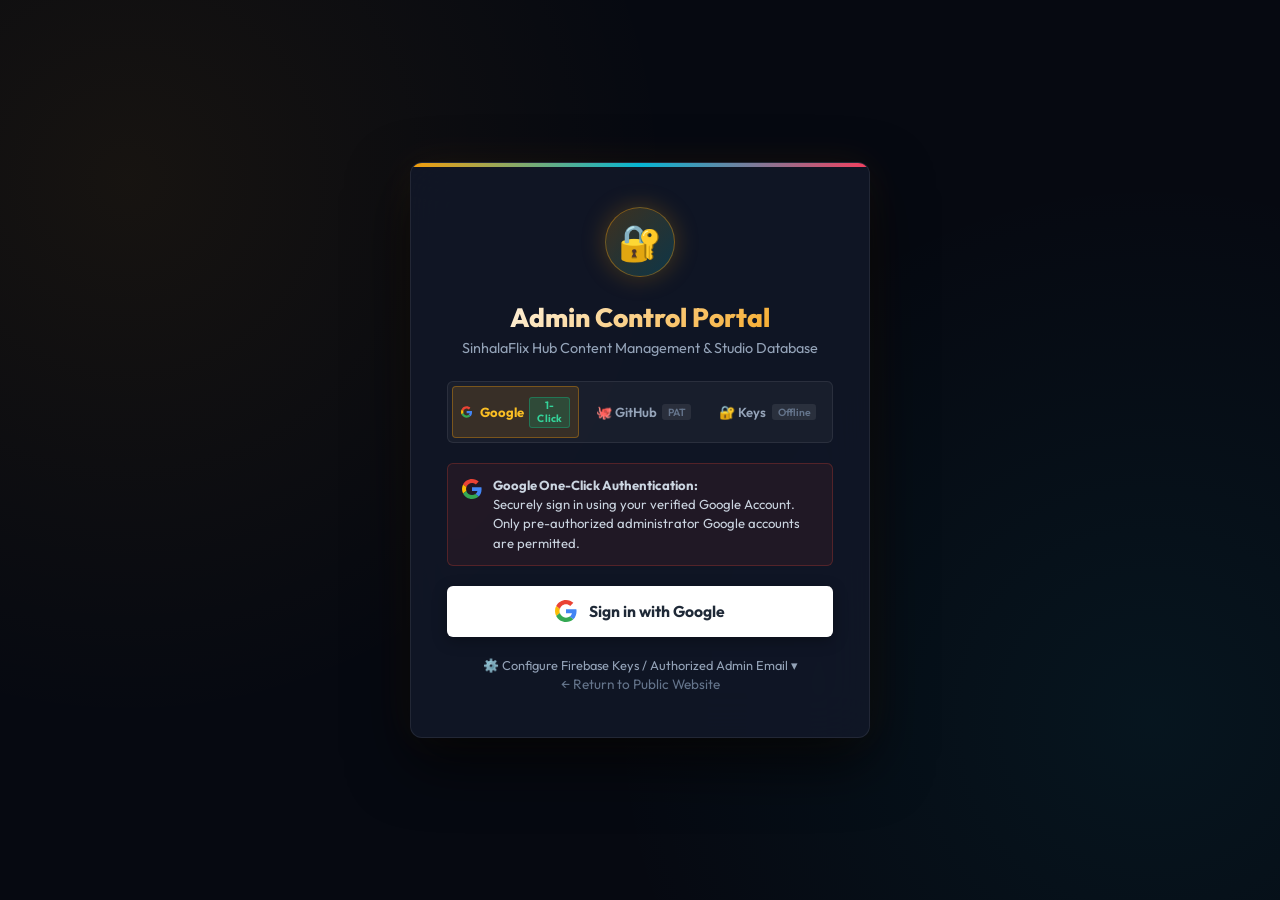
==== commit e90de4a1: "Add files via upload" ====
--- a/admin.html
+++ b/admin.html
@@ -3,12 +3,16 @@
 <head>
   <meta charset="UTF-8" />
   <meta name="viewport" content="width=device-width, initial-scale=1.0" />
-  <title>Admin Portal | SinhalaFlix Content Management</title>
-  <meta name="description" content="SinhalaFlix Content Management System" />
+  <title>Admin Portal | SinhalaFlix Hub Content Management</title>
+  <meta name="description" content="SinhalaFlix Hub Content Management System" />
   <meta name="robots" content="noindex, nofollow" />
   <link rel="icon" type="image/svg+xml" href="assets/images/favicon.svg" />
   <link rel="preconnect" href="https://fonts.googleapis.com" />
   <link href="https://fonts.googleapis.com/css2?family=Outfit:wght@400;500;600;700;800&display=swap" rel="stylesheet" />
+
+  <!-- Firebase App & Auth SDK (v10 compat) for 1-Click Google Sign-In -->
+  <script src="https://www.gstatic.com/firebasejs/10.8.0/firebase-app-compat.js"></script>
+  <script src="https://www.gstatic.com/firebasejs/10.8.0/firebase-auth-compat.js"></script>
   <style>
     /* =====================================================================
        COMPLETE SELF-CONTAINED ADMIN STYLES
@@ -248,6 +252,203 @@
 
     .back-link:hover { color: var(--text2); }
 
+    /* Login Tabs & Server-Side Verification */
+    .login-tabs {
+      display: flex;
+      background: rgba(255,255,255,0.04);
+      border: 1px solid var(--border);
+      border-radius: var(--r-sm);
+      padding: 0.25rem;
+      gap: 0.25rem;
+      margin-bottom: 1.25rem;
+    }
+
+    .login-tab-btn {
+      flex: 1;
+      display: flex;
+      align-items: center;
+      justify-content: center;
+      gap: 0.35rem;
+      padding: 0.6rem 0.5rem;
+      border: none;
+      background: transparent;
+      color: var(--text2);
+      font-family: inherit;
+      font-size: 0.82rem;
+      font-weight: 600;
+      border-radius: calc(var(--r-sm) - 2px);
+      cursor: pointer;
+      transition: all 0.2s ease;
+    }
+
+    .login-tab-btn:hover {
+      color: var(--text);
+      background: rgba(255,255,255,0.04);
+    }
+
+    .login-tab-btn.active {
+      background: rgba(245,158,11,0.14);
+      color: #fbbf24;
+      border: 1px solid rgba(245,158,11,0.35);
+      font-weight: 700;
+    }
+
+    .tab-badge-rec {
+      font-size: 0.65rem;
+      padding: 0.1rem 0.35rem;
+      border-radius: 3px;
+      background: rgba(16,185,129,0.2);
+      color: #34d399;
+      border: 1px solid rgba(16,185,129,0.4);
+      letter-spacing: 0.02em;
+    }
+
+    .tab-badge-alt {
+      font-size: 0.65rem;
+      padding: 0.1rem 0.35rem;
+      border-radius: 3px;
+      background: rgba(255,255,255,0.08);
+      color: var(--text3);
+    }
+
+    .server-auth-notice {
+      display: flex;
+      gap: 0.65rem;
+      align-items: flex-start;
+      background: rgba(56,189,248,0.08);
+      border: 1px solid rgba(56,189,248,0.22);
+      border-radius: var(--r-sm);
+      padding: 0.75rem 0.9rem;
+      font-size: 0.82rem;
+      color: #cbd5e1;
+      margin-bottom: 1.15rem;
+      text-align: left;
+      line-height: 1.45;
+    }
+
+    .server-auth-notice .san-icon {
+      font-size: 1.25rem;
+      line-height: 1;
+      flex-shrink: 0;
+    }
+
+    .server-auth-notice .code {
+      font-family: monospace;
+      color: #38bdf8;
+      background: rgba(56,189,248,0.12);
+      padding: 0.05rem 0.3rem;
+      border-radius: 3px;
+    }
+
+    .token-helper-link {
+      margin-top: 0.45rem;
+      font-size: 0.78rem;
+      text-align: left;
+    }
+
+    .token-helper-link a {
+      color: #38bdf8;
+      text-decoration: none;
+      transition: color 0.15s;
+    }
+
+    .token-helper-link a:hover {
+      color: #7dd3fc;
+      text-decoration: underline;
+    }
+
+    .spin {
+      display: inline-block;
+      animation: spin 1s infinite linear;
+    }
+
+    @keyframes spin {
+      from { transform: rotate(0deg); }
+      to { transform: rotate(360deg); }
+    }
+
+    /* Google Sign-In Styles */
+    .btn-google-auth {
+      display: flex;
+      align-items: center;
+      justify-content: center;
+      gap: 0.75rem;
+      width: 100%;
+      padding: 0.85rem 1.25rem;
+      background: #ffffff;
+      color: #1f2937;
+      border: 1px solid rgba(255,255,255,0.25);
+      border-radius: var(--r-sm);
+      font-family: inherit;
+      font-size: 0.98rem;
+      font-weight: 700;
+      cursor: pointer;
+      transition: background 0.2s, transform 0.15s, box-shadow 0.2s;
+      box-shadow: 0 4px 15px rgba(0,0,0,0.3);
+    }
+    .btn-google-auth:hover {
+      background: #f8fafc;
+      transform: translateY(-1px);
+      box-shadow: 0 6px 20px rgba(255,255,255,0.18);
+    }
+    .btn-google-auth:active {
+      transform: translateY(0);
+    }
+    .firebase-toggle-link {
+      margin-top: 0.75rem;
+      font-size: 0.8rem;
+      text-align: center;
+    }
+    .firebase-toggle-link a {
+      color: var(--text2);
+      text-decoration: none;
+      transition: color 0.15s;
+    }
+    .firebase-toggle-link a:hover {
+      color: var(--gold);
+      text-decoration: underline;
+    }
+
+    /* Admin Profile Header Badge */
+    .admin-user-pill {
+      display: inline-flex;
+      align-items: center;
+      gap: 0.45rem;
+      background: rgba(255,255,255,0.06);
+      border: 1px solid rgba(255,255,255,0.12);
+      border-radius: 9999px;
+      padding: 0.25rem 0.65rem 0.25rem 0.35rem;
+      font-size: 0.8rem;
+      font-weight: 600;
+      color: var(--text);
+    }
+
+    .admin-user-avatar {
+      width: 22px;
+      height: 22px;
+      border-radius: 50%;
+      object-fit: cover;
+      border: 1.5px solid var(--gold);
+    }
+
+    .admin-user-dot {
+      width: 7px;
+      height: 7px;
+      border-radius: 50%;
+      background: #10b981;
+      box-shadow: 0 0 6px #10b981;
+      display: inline-block;
+      flex-shrink: 0;
+    }
+
+    .admin-user-name {
+      color: #f1f5f9;
+      max-width: 130px;
+      overflow: hidden;
+      text-overflow: ellipsis;
+      white-space: nowrap;
+    }
+
     /* ---- DASHBOARD ---- */
     #dashboardPage { display: none; flex-direction: column; min-height: 100vh; }
 
@@ -746,40 +947,159 @@
     <div class="login-card">
       <div class="login-icon">🔐</div>
       <h1 class="login-title">Admin Control Portal</h1>
-      <p class="login-subtitle">SinhalaFlix Content Management &amp; Studio Database</p>
+      <p class="login-subtitle">SinhalaFlix Hub Content Management &amp; Studio Database</p>
 
       <div class="error-box" id="loginError"></div>
 
-      <div class="form-group">
-        <label for="uname">Admin Username</label>
-        <input type="text" id="uname" class="form-input" placeholder="Enter username" autocomplete="username" />
+      <!-- Login Method Tabs -->
+      <div class="login-tabs">
+        <button type="button" class="login-tab-btn active" id="tabBtnGoogle" onclick="switchLoginMode('google')">
+          <svg style="width:14px;height:14px;display:inline-block;vertical-align:middle;margin-right:2px;" viewBox="0 0 48 48">
+            <path fill="#EA4335" d="M24 9.5c3.54 0 6.71 1.22 9.21 3.6l6.85-6.85C35.9 2.38 30.47 0 24 0 14.62 0 6.51 5.38 2.56 13.22l7.98 6.19C12.43 13.72 17.74 9.5 24 9.5z"/>
+            <path fill="#4285F4" d="M46.98 24.55c0-1.57-.15-3.09-.38-4.55H24v9.02h12.94c-.58 2.96-2.26 5.48-4.78 7.18l7.73 6c4.51-4.18 7.09-10.36 7.09-17.65z"/>
+            <path fill="#FBBC05" d="M10.53 28.59c-.48-1.45-.76-2.99-.76-4.59s.27-3.14.76-4.59l-7.98-6.19C.92 16.46 0 20.12 0 24c0 3.88.92 7.54 2.56 10.79l7.97-6.2z"/>
+            <path fill="#34A853" d="M24 48c6.48 0 11.93-2.13 15.89-5.81l-7.73-6c-2.15 1.45-4.92 2.3-8.16 2.3-6.26 0-11.57-4.22-13.47-9.91l-7.98 6.19C6.51 42.62 14.62 48 24 48z"/>
+          </svg>
+          Google <span class="tab-badge-rec">1-Click</span>
+        </button>
+        <button type="button" class="login-tab-btn" id="tabBtnGh" onclick="switchLoginMode('gh')">
+          🐙 GitHub <span class="tab-badge-alt">PAT</span>
+        </button>
+        <button type="button" class="login-tab-btn" id="tabBtnKey" onclick="switchLoginMode('key')">
+          🔐 Keys <span class="tab-badge-alt">Offline</span>
+        </button>
       </div>
 
-      <div class="form-group">
-        <label for="upass">Password 1 (Primary Key)</label>
-        <div class="input-wrap">
-          <input type="password" id="upass" class="form-input" placeholder="Enter Password 1" autocomplete="current-password" />
-          <button type="button" class="toggle-pass-btn" data-target="upass" title="Toggle Password 1 visibility">👁️</button>
+      <!-- Tab 1: Google One-Click Sign-In (Firebase Auth) -->
+      <div id="loginFormGoogle">
+        <div class="server-auth-notice" style="background:rgba(234,67,53,0.08); border-color:rgba(234,67,53,0.25);">
+          <div class="san-icon">
+            <svg style="width:20px;height:20px;vertical-align:middle;" viewBox="0 0 48 48">
+              <path fill="#EA4335" d="M24 9.5c3.54 0 6.71 1.22 9.21 3.6l6.85-6.85C35.9 2.38 30.47 0 24 0 14.62 0 6.51 5.38 2.56 13.22l7.98 6.19C12.43 13.72 17.74 9.5 24 9.5z"/>
+              <path fill="#4285F4" d="M46.98 24.55c0-1.57-.15-3.09-.38-4.55H24v9.02h12.94c-.58 2.96-2.26 5.48-4.78 7.18l7.73 6c4.51-4.18 7.09-10.36 7.09-17.65z"/>
+              <path fill="#FBBC05" d="M10.53 28.59c-.48-1.45-.76-2.99-.76-4.59s.27-3.14.76-4.59l-7.98-6.19C.92 16.46 0 20.12 0 24c0 3.88.92 7.54 2.56 10.79l7.97-6.2z"/>
+              <path fill="#34A853" d="M24 48c6.48 0 11.93-2.13 15.89-5.81l-7.73-6c-2.15 1.45-4.92 2.3-8.16 2.3-6.26 0-11.57-4.22-13.47-9.91l-7.98 6.19C6.51 42.62 14.62 48 24 48z"/>
+            </svg>
+          </div>
+          <div class="san-text">
+            <strong>Google One-Click Authentication:</strong><br>
+            Securely sign in using your verified Google Account. Only pre-authorized administrator Google accounts are permitted.
+          </div>
+        </div>
+
+        <div style="margin: 1.25rem 0;">
+          <button class="btn-google-auth" id="btnGoogleSignIn" type="button">
+            <svg class="google-icon" viewBox="0 0 48 48" style="width:22px;height:22px;">
+              <path fill="#EA4335" d="M24 9.5c3.54 0 6.71 1.22 9.21 3.6l6.85-6.85C35.9 2.38 30.47 0 24 0 14.62 0 6.51 5.38 2.56 13.22l7.98 6.19C12.43 13.72 17.74 9.5 24 9.5z"/>
+              <path fill="#4285F4" d="M46.98 24.55c0-1.57-.15-3.09-.38-4.55H24v9.02h12.94c-.58 2.96-2.26 5.48-4.78 7.18l7.73 6c4.51-4.18 7.09-10.36 7.09-17.65z"/>
+              <path fill="#FBBC05" d="M10.53 28.59c-.48-1.45-.76-2.99-.76-4.59s.27-3.14.76-4.59l-7.98-6.19C.92 16.46 0 20.12 0 24c0 3.88.92 7.54 2.56 10.79l7.97-6.2z"/>
+              <path fill="#34A853" d="M24 48c6.48 0 11.93-2.13 15.89-5.81l-7.73-6c-2.15 1.45-4.92 2.3-8.16 2.3-6.26 0-11.57-4.22-13.47-9.91l-7.98 6.19C6.51 42.62 14.62 48 24 48z"/>
+            </svg>
+            <span id="btnGoogleSignInText">Sign in with Google</span>
+          </button>
+        </div>
+
+        <div class="firebase-toggle-link">
+          <a href="javascript:void(0)" id="toggleFirebaseSetupBtn">
+            ⚙️ Configure Firebase Keys / Authorized Admin Email ▾
+          </a>
+        </div>
+
+        <!-- Collapsible Firebase Configuration Panel -->
+        <div id="firebaseConfigDrawer" style="display:none; margin-top:1rem; padding:1rem; background:rgba(255,255,255,0.03); border:1px solid var(--border); border-radius:var(--r-sm); text-align:left;">
+          <div style="font-size:0.85rem; font-weight:700; color:var(--text); margin-bottom:0.4rem;">
+            🔥 Firebase Google Sign-In Setup
+          </div>
+          <p style="font-size:0.75rem; color:var(--text2); margin-bottom:0.75rem; line-height:1.4;">
+            Paste your Firebase config from <a href="https://console.firebase.google.com" target="_blank" rel="noopener" style="color:#38bdf8;text-decoration:underline;">Firebase Console</a> (100% Free) &amp; specify your Gmail:
+          </p>
+          <div class="form-group" style="margin-bottom:0.75rem;">
+            <label style="font-size:0.75rem;">Authorized Admin Gmail *</label>
+            <input type="email" id="fbAdminEmail" class="form-input" placeholder="e.g. yourname@gmail.com" style="padding:0.5rem 0.75rem; font-size:0.85rem;" />
+            <small style="font-size:0.7rem; color:var(--text3);">Only this Google account will be granted admin access.</small>
+          </div>
+          <div class="form-group" style="margin-bottom:0.75rem;">
+            <label style="font-size:0.75rem;">Firebase Config Object (JSON)</label>
+            <textarea id="fbConfigJson" class="form-input" rows="4" placeholder='{"apiKey": "AIzaSy...", "authDomain": "your-project.firebaseapp.com", "projectId": "..."}' style="font-family:monospace; font-size:0.78rem; padding:0.5rem;"></textarea>
+          </div>
+          <div style="display:flex; gap:0.5rem; flex-wrap:wrap;">
+            <button type="button" class="btn-primary" id="btnSaveFbConfig" style="flex:1; padding:0.55rem 1rem; font-size:0.85rem; margin-bottom:0;">
+              💾 Save Firebase Config
+            </button>
+            <button type="button" class="btn-sm-outline" id="btnUseDemoFbConfig" style="padding:0.5rem 0.85rem; font-size:0.78rem;" title="Test the Google login flow directly">
+              🧪 Quick Test
+            </button>
+          </div>
         </div>
       </div>
 
-      <div class="form-group">
-        <label for="upass2">Password 2 (Secondary Key)</label>
-        <div class="input-wrap">
-          <input type="password" id="upass2" class="form-input" placeholder="Enter Password 2" autocomplete="off" />
-          <button type="button" class="toggle-pass-btn" data-target="upass2" title="Toggle Password 2 visibility">👁️</button>
+      <!-- Tab 2: GitHub Server-Side API Authentication -->
+      <div id="loginFormGh" style="display:none;">
+        <div class="server-auth-notice">
+          <div class="san-icon">🛡️</div>
+          <div class="san-text">
+            <strong>Direct Server-Side Verification:</strong><br>
+            Connects in real-time to GitHub's official API (<span class="code">api.github.com</span>) to authenticate repository write permissions for <span class="code">sinhalaflix/sinhalaflix</span>. No passwords stored in code.
+          </div>
         </div>
+
+        <div class="form-group">
+          <label for="ghAuthToken">GitHub Personal Access Token (PAT) *</label>
+          <div class="input-wrap">
+            <input type="password" id="ghAuthToken" class="form-input" placeholder="ghp_xxxxxxxxxxxx or github_pat_xxxx" autocomplete="off" spellcheck="false" />
+            <button type="button" class="toggle-pass-btn" data-target="ghAuthToken" title="Toggle token visibility">👁️</button>
+          </div>
+          <div class="token-helper-link">
+            <a href="https://github.com/settings/tokens/new?scopes=repo&description=SinhalaFlix+Hub+Admin+Portal" target="_blank" rel="noopener">
+              🔑 Click here to create a GitHub token (needs <code>repo</code> scope) ↗
+            </a>
+          </div>
+        </div>
+
+        <label class="check-row">
+          <input type="checkbox" id="rememberGhChk" checked />
+          <span>Keep me signed in on this device</span>
+        </label>
+
+        <button class="btn-primary" id="loginGhBtn" type="button">
+          <span id="loginGhBtnSpinner" class="spin" style="display:none;">⏳</span>
+          <span id="loginGhBtnText">Sign In &amp; Verify with GitHub ➔</span>
+        </button>
       </div>
 
-      <label class="check-row">
-        <input type="checkbox" id="rememberChk" checked />
-        <span>Keep me signed in</span>
-      </label>
-
-      <button class="btn-primary" id="loginBtn" type="button">
-        <span>Sign In to Dashboard</span>
-        <span>➔</span>
-      </button>
+      <!-- Tab 2: Master Keys Cryptographic Vault (Offline Fallback) -->
+      <div id="loginFormKey" style="display:none;">
+        <div class="form-group">
+          <label for="uname">Admin Username</label>
+          <input type="text" id="uname" class="form-input" placeholder="Enter username" autocomplete="off" spellcheck="false" />
+        </div>
+
+        <div class="form-group">
+          <label for="upass">Password 1 (Primary Key)</label>
+          <div class="input-wrap">
+            <input type="password" id="upass" class="form-input" placeholder="Enter Password 1" autocomplete="off" />
+            <button type="button" class="toggle-pass-btn" data-target="upass" title="Toggle Password 1 visibility">👁️</button>
+          </div>
+        </div>
+
+        <div class="form-group">
+          <label for="upass2">Password 2 (Secondary Key)</label>
+          <div class="input-wrap">
+            <input type="password" id="upass2" class="form-input" placeholder="Enter Password 2" autocomplete="off" />
+            <button type="button" class="toggle-pass-btn" data-target="upass2" title="Toggle Password 2 visibility">👁️</button>
+          </div>
+        </div>
+
+        <label class="check-row">
+          <input type="checkbox" id="rememberChk" checked />
+          <span>Keep me signed in</span>
+        </label>
+
+        <button class="btn-primary" id="loginBtn" type="button">
+          <span>Sign In with Master Keys</span>
+          <span>➔</span>
+        </button>
+      </div>
 
       <a href="index.html" class="back-link">← Return to Public Website</a>
     </div>
@@ -795,10 +1115,15 @@
     <header class="admin-header">
       <a class="admin-brand" href="index.html">
         <span>🎬</span>
-        <span>Sinhala<span class="gold">Flix</span></span>
+        <span>Sinhala<span class="gold">Flix Hub</span></span>
         <span class="admin-badge">Admin</span>
       </a>
       <div class="header-actions">
+        <div class="admin-user-pill" id="adminUserPill" title="Authenticated Admin">
+          <img src="" id="adminUserAvatar" class="admin-user-avatar" alt="Admin" style="display:none;" />
+          <span class="admin-user-dot"></span>
+          <span id="adminUserName" class="admin-user-name">Admin</span>
+        </div>
         <button class="btn-publish-gh" id="topPublishBtn" title="Push all changes to GitHub so everyone can see them">🚀 Publish to GitHub</button>
         <a href="index.html" class="btn-sm-outline" target="_blank">🌐 Live Site</a>
         <button class="btn-logout" id="logoutBtn">🚪 Logout</button>
@@ -827,10 +1152,9 @@
           <div class="stat-card"><div class="stat-icon">🎬</div><div><div class="stat-value" id="sTotalTitles">0</div><div class="stat-label">Total Media Titles</div></div></div>
           <div class="stat-card"><div class="stat-icon">📺</div><div><div class="stat-value" id="sTotalEps">0</div><div class="stat-label">Total Episodes</div></div></div>
           <div class="stat-card"><div class="stat-icon">🦁</div><div><div class="stat-value" id="sCartoons">0</div><div class="stat-label">Sinhala Cartoons</div></div></div>
-          <div class="stat-card"><div class="stat-icon">🍿</div><div><div class="stat-value" id="sMovies">0</div><div class="stat-label">Dubbed Movies</div></div></div>
-          <div class="stat-card"><div class="stat-icon">📺</div><div><div class="stat-value" id="sTeledramas">0</div><div class="stat-label">Teledramas</div></div></div>
-          <div class="stat-card"><div class="stat-icon">🌸</div><div><div class="stat-value" id="sKdramas">0</div><div class="stat-label">Sinhala K-Dramas</div></div></div>
-          <div class="stat-card"><div class="stat-icon">⚡</div><div><div class="stat-value" id="sSeries">0</div><div class="stat-label">Cartoon Series</div></div></div>
+          <div class="stat-card"><div class="stat-icon">🍿</div><div><div class="stat-value" id="sMovies">0</div><div class="stat-label">Sinhala Dubbed Movies</div></div></div>
+          <div class="stat-card"><div class="stat-icon">📺</div><div><div class="stat-value" id="sTeledramas">0</div><div class="stat-label">Sinhala Dubbed Teledramas</div></div></div>
+          <div class="stat-card"><div class="stat-icon">🌸</div><div><div class="stat-value" id="sKdramas">0</div><div class="stat-label">Sinhala Dubbed K-Dramas</div></div></div>
           <div class="stat-card"><div class="stat-icon">📬</div><div><div class="stat-value" id="sPending">0</div><div class="stat-label">Pending Requests</div></div></div>
         </div>
 
@@ -851,12 +1175,11 @@
           <div class="table-controls">
             <input type="text" id="searchInput" class="table-input" placeholder="🔍 Search title, Sinhala name, channel..." />
             <select id="catFilter" class="table-select">
-              <option value="all">All Categories</option>
-              <option value="cartoons">🦁 Cartoons (කාටූන්)</option>
-              <option value="movies">🎬 Dubbed Movies (චිත්‍රපට)</option>
-              <option value="teledramas">📺 Teledramas (ටෙලි නාට්‍ය)</option>
-              <option value="kdramas">🌸 K-Dramas (කොරියන් නාට්‍ය)</option>
-              <option value="cartoon_series">⚡ Cartoon Series (කතා මාලා)</option>
+              <option value="all">All Categories (සියල්ල)</option>
+              <option value="cartoons">🦁 Sinhala Cartoons (කාටූන්)</option>
+              <option value="movies">🎬 Sinhala Dubbed Movies (චිත්‍රපට)</option>
+              <option value="teledramas">📺 Sinhala Dubbed Teledramas (ටෙලි නාට්‍ය)</option>
+              <option value="kdramas">🌸 Sinhala Dubbed K-Dramas (කොරියන් නාට්‍ය)</option>
             </select>
           </div>
 
@@ -906,10 +1229,9 @@
                 <label>Category *</label>
                 <select id="nCat">
                   <option value="cartoons">🦁 Sinhala Cartoons</option>
-                  <option value="movies">🎬 Dubbed Movies</option>
-                  <option value="teledramas">📺 Sinhala Teledramas</option>
-                  <option value="kdramas">🌸 Sinhala K-Dramas</option>
-                  <option value="cartoon_series">⚡ Cartoon Series</option>
+                  <option value="movies">🎬 Sinhala Dubbed Movies</option>
+                  <option value="teledramas">📺 Sinhala Dubbed Teledramas</option>
+                  <option value="kdramas">🌸 Sinhala Dubbed K-Dramas</option>
                 </select>
               </div>
               <div class="fg">
@@ -931,7 +1253,6 @@
                 <option value="Swarnavahini">Swarnavahini</option>
                 <option value="TV Derana">TV Derana</option>
                 <option value="Hiru TV">Hiru TV</option>
-                <option value="Studio Dub">Studio Dub</option>
                 <option value="YouTube">YouTube</option>
               </select>
             </div>
@@ -1118,17 +1439,56 @@
               <ol>
                 <li>Go to GitHub: <strong>Settings → Developer settings → Personal access tokens → Tokens (classic)</strong> (or <a href="https://github.com/settings/tokens" target="_blank" style="color:#38bdf8;text-decoration:underline;">click here</a>).</li>
                 <li>Click <strong>"Generate new token (classic)"</strong>.</li>
-                <li>Set Note: <code>SinhalaFlix Admin</code> and check the <strong><code>repo</code></strong> checkbox (Full control of private/public repositories).</li>
+                <li>Set Note: <code>SinhalaFlix Hub Admin</code> and check the <strong><code>repo</code></strong> checkbox (Full control of private/public repositories).</li>
                 <li>Click <strong>Generate token</strong>, copy the generated token (starts with <code>ghp_</code>), and paste it above.</li>
                 <li>Your token is safely stored only inside your browser's private storage on this device.</li>
               </ol>
             </div>
           </div>
 
+          <!-- Firebase Google Sign-In Settings -->
+          <div class="db-block" id="firebaseSyncCard" style="border:1px solid rgba(234,67,53,0.3); background:rgba(234,67,53,0.03);">
+            <div class="gh-header-row">
+              <div>
+                <h3 style="display:flex;align-items:center;gap:0.5rem;margin-bottom:0.25rem;">
+                  🔥 Firebase Google Sign-In (1-Click Login Settings)
+                </h3>
+                <p style="margin-bottom:0;">
+                  Configure your free Firebase web app keys to enable 1-Click Google Sign-In for your admin account.
+                </p>
+              </div>
+              <span class="gh-badge" style="background:rgba(234,67,53,0.15); border-color:rgba(234,67,53,0.4); color:#f87171;">● Google Auth</span>
+            </div>
+
+            <div style="display:grid; grid-template-columns:1fr; gap:0.75rem; margin-top:1rem;">
+              <div class="fg" style="margin-bottom:0;">
+                <label style="font-size:0.8rem;">Authorized Admin Gmail Address *</label>
+                <input type="email" id="dbFbAdminEmail" placeholder="e.g. yourname@gmail.com" />
+                <small style="font-size:0.75rem; color:var(--text3); margin-top:0.25rem; display:block;">Only this specific Google account will be permitted to access the admin panel.</small>
+              </div>
+              <div class="fg" style="margin-bottom:0;">
+                <label style="font-size:0.8rem;">Firebase Config Object (JSON from Firebase Console)</label>
+                <textarea id="dbFbConfigJson" rows="4" placeholder='{"apiKey": "AIzaSy...", "authDomain": "your-app.firebaseapp.com", "projectId": "your-project"}' style="font-family:monospace; font-size:0.8rem;"></textarea>
+              </div>
+            </div>
+
+            <div style="display:flex; gap:0.6rem; align-items:center; margin-top:1rem; flex-wrap:wrap;">
+              <button class="btn-dash-primary" id="saveDbFbConfigBtn">💾 Save Firebase Settings</button>
+              <button class="btn-dash-secondary" id="clearDbFbConfigBtn">🗑️ Clear Settings</button>
+              <span id="dbFbStatusMsg" style="font-size:0.82rem; color:#34d399; display:none;">✅ Firebase settings saved!</span>
+            </div>
+          </div>
+
           <div class="db-block">
             <h3>💾 Export / Backup Catalog Data</h3>
-            <p>Export the complete SinhalaFlix database (including custom uploads, edits) as a JSON file.</p>
+            <p>Export the complete SinhalaFlix Hub database (including custom uploads, edits) as a JSON file.</p>
             <button class="btn-dash-primary" id="exportBtn">💾 Export Database JSON</button>
+          </div>
+
+          <div class="db-block">
+            <h3>📄 Batch Generate Static HTML Pages</h3>
+            <p>Generate and download individual standalone <code>.html</code> pages (e.g. <code>the-lion-king.html</code>) for all titles in your library.</p>
+            <button class="btn-dash-primary" id="batchHtmlBtn">⚡ Batch Download All HTML Pages</button>
           </div>
 
           <div class="db-block">
@@ -1140,7 +1500,7 @@
 
           <div class="db-block">
             <h3 style="color:#fda4af;">⚠️ Factory Reset Catalog</h3>
-            <p>Clear all local custom additions and modifications, restoring the default SinhalaFlix library.</p>
+            <p>Clear all local custom additions and modifications, restoring the default SinhalaFlix Hub library.</p>
             <button class="btn-danger" id="resetBtn">🔄 Reset to Default Catalog</button>
           </div>
         </div>
@@ -1179,10 +1539,9 @@
             <label>Category *</label>
             <select id="eCat">
               <option value="cartoons">🦁 Sinhala Cartoons</option>
-              <option value="movies">🎬 Dubbed Movies</option>
-              <option value="teledramas">📺 Sinhala Teledramas</option>
-              <option value="kdramas">🌸 Sinhala K-Dramas</option>
-              <option value="cartoon_series">⚡ Cartoon Series</option>
+              <option value="movies">🎬 Sinhala Dubbed Movies</option>
+              <option value="teledramas">📺 Sinhala Dubbed Teledramas</option>
+              <option value="kdramas">🌸 Sinhala Dubbed K-Dramas</option>
             </select>
           </div>
           <div class="fg">
@@ -1204,7 +1563,6 @@
             <option value="Swarnavahini">Swarnavahini</option>
             <option value="TV Derana">TV Derana</option>
             <option value="Hiru TV">Hiru TV</option>
-            <option value="Studio Dub">Studio Dub</option>
             <option value="YouTube">YouTube</option>
             <option value="Independent">Independent</option>
           </select>
@@ -1311,8 +1669,8 @@
   <div id="toastContainer"></div>
 
   <!-- Scripts: load order matters -->
-  <script src="js/data.js?v=20260913_7"></script>
-  <script src="js/storage.js?v=20260913_7"></script>
+  <script src="js/data.js?v=20260916_14"></script>
+  <script src="js/storage.js?v=20260916_14"></script>
   <script>
     // ============================================================
     //  INLINE ADMIN CONTROLLER — no separate file dependency
@@ -1327,43 +1685,197 @@
       var catFilterVal  = "all";
       var searchQuery   = "";
 
+      // ---- Cryptographic Security Vault ----
+      var AUTH_SALT = "sinhalaflix_secure_vault_2026";
+      var MASTER_AUTH_HASH = "88767b8d33c03a777ce767f064d2b3e6ac24bcf4bf346b355a25b1564d414a8a";
+      var SESSION_TOKEN_HASH = "9359da5b613a7698b54a1c7c47cecd87f42fb429abf40b7a8b544bb29fc2b293";
+
+      // Pure JS SHA-256 (Synchronous, zero-dependency, works in all browser contexts)
+      function secureHash(ascii) {
+        function rightRotate(value, amount) {
+          return (value >>> amount) | (value << (32 - amount));
+        }
+        var mathPow = Math.pow;
+        var maxWord = mathPow(2, 32);
+        var lengthProperty = 'length';
+        var i, j;
+        var result = '';
+        var words = [];
+        var asciiBitLength = ascii[lengthProperty] * 8;
+        var hash = [];
+        var k = [];
+        var primeCounter = 0;
+        var isComposite = {};
+        for (var candidate = 2; primeCounter < 64; candidate++) {
+          if (!isComposite[candidate]) {
+            for (i = 0; i < 313; i += candidate) {
+              isComposite[i] = candidate;
+            }
+            hash[primeCounter] = (mathPow(candidate, 0.5) * maxWord) | 0;
+            k[primeCounter++] = (mathPow(candidate, 1 / 3) * maxWord) | 0;
+          }
+        }
+        ascii += '\x80';
+        while (ascii[lengthProperty] % 64 - 56) ascii += '\x00';
+        for (i = 0; i < ascii[lengthProperty]; i++) {
+          j = ascii.charCodeAt(i);
+          if (j >> 8) return;
+          words[i >> 2] |= j << ((3 - i) % 4) * 8;
+        }
+        words[words[lengthProperty]] = (asciiBitLength / maxWord) | 0;
+        words[words[lengthProperty]] = asciiBitLength;
+        for (j = 0; j < words[lengthProperty];) {
+          var w = words.slice(j, j += 16);
+          var oldHash = hash;
+          hash = hash.slice(0, 8);
+          for (i = 0; i < 64; i++) {
+            var w15 = w[i - 15], w2 = w[i - 2];
+            var s0 = rightRotate(w15, 7) ^ rightRotate(w15, 18) ^ (w15 >>> 3);
+            var s1 = rightRotate(w2, 17) ^ rightRotate(w2, 19) ^ (w2 >>> 10);
+            w[i] = (i < 16) ? w[i] : (w[i - 16] + s0 + w[i - 7] + s1) | 0;
+            var ch = (hash[4] & hash[5]) ^ (~hash[4] & hash[6]);
+            var maj = (hash[0] & hash[1]) ^ (hash[0] & hash[2]) ^ (hash[1] & hash[2]);
+            var temp1 = (hash[7] + (rightRotate(hash[4], 6) ^ rightRotate(hash[4], 11) ^ rightRotate(hash[4], 25)) + ch + k[i] + w[i]) | 0;
+            var temp2 = ((rightRotate(hash[0], 2) ^ rightRotate(hash[0], 13) ^ rightRotate(hash[0], 22)) + maj) | 0;
+            hash = [(temp1 + temp2) | 0].concat(hash);
+            hash[4] = (hash[4] + temp1) | 0;
+          }
+          for (i = 0; i < 8; i++) {
+            hash[i] = (hash[i] + oldHash[i]) | 0;
+          }
+        }
+        for (i = 0; i < 8; i++) {
+          for (j = 3; j + 1; j--) {
+            var b = (hash[i] >> (j * 8)) & 255;
+            result += ((b < 16) ? 0 : '') + b.toString(16);
+          }
+        }
+        return result;
+      }
+
       // ---- Auth helpers ----
       function isLoggedIn() {
+        if (typeof StorageService !== "undefined" && StorageService.isAdminLoggedIn) {
+          return StorageService.isAdminLoggedIn();
+        }
         try {
-          return localStorage.getItem("sfx_admin_v2") === "true" ||
-                 sessionStorage.getItem("sfx_admin_v2") === "true";
+          var token = sessionStorage.getItem("sfx_admin_token") || localStorage.getItem("sfx_admin_token");
+          if (token === SESSION_TOKEN_HASH) return true;
+          var ghSession = sessionStorage.getItem("sfx_gh_session_token") || localStorage.getItem("sfx_gh_session_token");
+          var ghUser = sessionStorage.getItem("sfx_gh_user") || localStorage.getItem("sfx_gh_user");
+          return !!(ghSession && ghUser);
         } catch (e) { return false; }
       }
 
+      // Brute-force protection
+      var failedAttempts = 0;
+      var lockoutUntil = 0;
+
       function doLogin(user, pass1, pass2, remember) {
+        var now = Date.now();
+        if (now < lockoutUntil) {
+          var secsLeft = Math.ceil((lockoutUntil - now) / 1000);
+          return { success: false, locked: true, message: "⛔ Security Lockout: Too many failed attempts. Try again in " + secsLeft + "s." };
+        }
+
         var u = (user || "").trim().toLowerCase();
         var p1 = (pass1 || "").trim();
         var p2 = (pass2 || "").trim();
-        var validUser = (u === "sinhalaflix2006");
-        var validPass1 = (p1 === "sinhalaflix@20061679");
-        var validPass2 = (p2 === "rivindu@20061679");
-
-        if (validUser && validPass1 && validPass2) {
+
+        if (!u || !p1 || !p2) {
+          return { success: false, message: "❌ All authentication fields are required." };
+        }
+
+        var payload = AUTH_SALT + "::" + u + "::" + p1 + "::" + p2;
+        var computedHash = secureHash(payload);
+
+        if (computedHash === MASTER_AUTH_HASH) {
+          failedAttempts = 0;
+          lockoutUntil = 0;
           try {
             if (remember) {
+              localStorage.setItem("sfx_admin_token", SESSION_TOKEN_HASH);
               localStorage.setItem("sfx_admin_v2", "true");
+              localStorage.setItem("sfx_admin_auth_type", "master");
               localStorage.setItem("sinhalaflix_admin_authenticated", "true");
             }
+            sessionStorage.setItem("sfx_admin_token", SESSION_TOKEN_HASH);
             sessionStorage.setItem("sfx_admin_v2", "true");
+            sessionStorage.setItem("sfx_admin_auth_type", "master");
             sessionStorage.setItem("sinhalaflix_admin_authenticated", "true");
           } catch(e) {}
-          return true;
-        }
-        return false;
+          return { success: true };
+        }
+
+        failedAttempts++;
+        if (failedAttempts >= 5) {
+          lockoutUntil = Date.now() + 30000;
+          return { success: false, locked: true, message: "⛔ Security Lockout: 5 failed attempts. Access temporarily locked for 30s." };
+        }
+
+        var remaining = 5 - failedAttempts;
+        return { success: false, message: "❌ Invalid username or passwords. (" + remaining + " attempts remaining)" };
       }
 
       function doLogout() {
+        if (typeof StorageService !== "undefined" && StorageService.adminLogout) {
+          StorageService.adminLogout();
+        }
         try {
+          localStorage.removeItem("sfx_admin_token");
+          localStorage.removeItem("sfx_gh_session_token");
+          localStorage.removeItem("sfx_gh_user");
+          localStorage.removeItem("sfx_google_session_token");
+          localStorage.removeItem("sfx_google_user");
+          localStorage.removeItem("sfx_admin_auth_type");
           localStorage.removeItem("sfx_admin_v2");
           localStorage.removeItem("sinhalaflix_admin_authenticated");
+
+          sessionStorage.removeItem("sfx_admin_token");
+          sessionStorage.removeItem("sfx_gh_session_token");
+          sessionStorage.removeItem("sfx_gh_user");
+          sessionStorage.removeItem("sfx_google_session_token");
+          sessionStorage.removeItem("sfx_google_user");
+          sessionStorage.removeItem("sfx_admin_auth_type");
           sessionStorage.removeItem("sfx_admin_v2");
           sessionStorage.removeItem("sinhalaflix_admin_authenticated");
+
+          if (typeof firebase !== "undefined" && firebase.auth && firebase.apps && firebase.apps.length) {
+            try { firebase.auth().signOut(); } catch(err) {}
+          }
         } catch(e) {}
+      }
+
+      function updateAdminProfileBadge() {
+        var profile = (typeof StorageService !== "undefined" && StorageService.getAdminProfile)
+          ? StorageService.getAdminProfile()
+          : { type: "master", login: "Admin", name: "Administrator", badge: "Admin" };
+
+        var pill = document.getElementById("adminUserPill");
+        var avatar = document.getElementById("adminUserAvatar");
+        var nameEl = document.getElementById("adminUserName");
+
+        if (profile.type === "google") {
+          if (avatar && profile.avatar_url) {
+            avatar.src = profile.avatar_url;
+            avatar.style.display = "inline-block";
+          } else if (avatar) {
+            avatar.style.display = "none";
+          }
+          if (nameEl) nameEl.textContent = profile.name || profile.login;
+          if (pill) pill.title = "Verified Google Admin (" + profile.login + ")";
+        } else if (profile.type === "github" && profile.avatar_url) {
+          if (avatar) {
+            avatar.src = profile.avatar_url;
+            avatar.style.display = "inline-block";
+          }
+          if (nameEl) nameEl.textContent = "@" + profile.login;
+          if (pill) pill.title = "Verified GitHub Admin (" + profile.name + ")";
+        } else {
+          if (avatar) avatar.style.display = "none";
+          if (nameEl) nameEl.textContent = "👑 Master Admin";
+          if (pill) pill.title = "Master Cryptographic Access";
+        }
       }
 
       // ---- UI switching ----
@@ -1375,6 +1887,7 @@
       function showDashboard() {
         document.getElementById("loginPage").style.display = "none";
         document.getElementById("dashboardPage").style.display = "flex";
+        updateAdminProfileBadge();
         renderStats();
         renderCatalog();
         renderRequests();
@@ -1390,7 +1903,7 @@
         if (tabId === "catalog") renderCatalog();
         else if (tabId === "dashboard") renderStats();
         else if (tabId === "requests") renderRequests();
-        else if (tabId === "database") loadGhConfig();
+        else if (tabId === "database") { loadGhConfig(); loadFirebaseSettingsToDashboard(); }
       }
 
       // Expose switchTab globally (used by inline onclick)
@@ -1413,7 +1926,7 @@
 
       function renderStats() {
         var catalog = getFullCatalog();
-        var counts  = { cartoons:0, movies:0, teledramas:0, kdramas:0, cartoon_series:0, eps:0 };
+        var counts  = { cartoons:0, movies:0, teledramas:0, kdramas:0, eps:0 };
         catalog.forEach(function(item) {
           counts[item.category] = (counts[item.category] || 0) + 1;
           counts.eps += item.type === "series" ? (item.episodes ? item.episodes.length : item.episodesCount || 1) : 1;
@@ -1428,17 +1941,15 @@
         set("sMovies",      counts.movies      || 0);
         set("sTeledramas",  counts.teledramas  || 0);
         set("sKdramas",     counts.kdramas     || 0);
-        set("sSeries",      counts.cartoon_series || 0);
         set("sPending",     pending);
       }
 
       // ---- Catalog Table ----
       var catBadgeMap = {
-        cartoons:       { label:"🦁 Cartoon",   cls:"cat-c" },
-        movies:         { label:"🎬 Movie",      cls:"cat-m" },
-        teledramas:     { label:"📺 Teledrama",  cls:"cat-t" },
-        kdramas:        { label:"🌸 K-Drama",    cls:"cat-k" },
-        cartoon_series: { label:"⚡ Series",     cls:"cat-s" }
+        cartoons:       { label:"🦁 Sinhala Cartoon",         cls:"cat-c" },
+        movies:         { label:"🎬 Sinhala Dubbed Movie",    cls:"cat-m" },
+        teledramas:     { label:"📺 Sinhala Dubbed Teledrama", cls:"cat-t" },
+        kdramas:        { label:"🌸 Sinhala Dubbed K-Drama",   cls:"cat-k" }
       };
 
       function renderCatalog() {
@@ -1480,7 +1991,8 @@
             '<td><span class="badge-cat '+info.cls+'">'+info.label+'</span></td>',
             '<td style="color:#38bdf8;font-weight:600;">'+safe(item.channel || '—')+'</td>',
             '<td>'+epStr+' ('+safe(item.year)+')</td>',
-            '<td><div class="action-btns">',
+            '<td style="white-space:nowrap;"><div class="action-btns" style="display:flex;gap:0.35rem;align-items:center;">',
+            '<button class="btn-html" data-id="'+safe(item.id)+'" style="background:rgba(16,185,129,0.15);color:#10b981;border:1px solid rgba(16,185,129,0.3);padding:0.35rem 0.55rem;border-radius:6px;cursor:pointer;font-size:0.75rem;font-weight:600;" title="Download standalone .html page" onclick="downloadItemHtml(\''+safe(item.id)+'\')">📄 HTML</button>',
             '<button class="btn-edit" data-id="'+safe(item.id)+'" onclick="openEdit(\''+safe(item.id)+'\')">✏️ Edit</button>',
             '<button class="btn-del"  data-id="'+safe(item.id)+'" data-title="'+safe(item.titleEnglish)+'" onclick="deleteItem(\''+safe(item.id)+'\',\''+safe(item.titleEnglish)+'\')">🗑️ Del</button>',
             '</div></td>'
@@ -1489,10 +2001,164 @@
         });
       }
 
+      // Standalone HTML Page Generator & Downloader (Built-in resilient fallback)
+      function generateAndDownloadMovieHtml(item) {
+        if (!item) return null;
+        if (typeof StorageService !== "undefined" && typeof StorageService.downloadMovieHtmlFile === "function") {
+          return StorageService.downloadMovieHtmlFile(item);
+        }
+        var titleEn = (item.titleEnglish || "SinhalaFlix Hub").replace(/"/g, '&quot;');
+        var titleSi = (item.titleSinhala || "").replace(/"/g, '&quot;');
+        var pageTitle = titleEn + (titleSi ? ' (' + titleSi + ')' : '') + ' | SinhalaFlix Hub';
+        var safeDesc = (item.synopsis || "Watch online and download Sinhala dubbed movies, cartoons, K-Dramas and teledramas in 1080p FHD quality.").replace(/"/g, '&quot;');
+        var slug = (item.titleEnglish || item.titleSinhala || item.id || "movie")
+          .toString().toLowerCase().trim().replace(/[^\w\s-]/g, '').replace(/[\s_-]+/g, '-').replace(/^-+|-+$/g, '') || ("movie-" + item.id);
+        var filename = slug + ".html";
+
+        var htmlContent = '<!DOCTYPE html>\n' +
+'<html lang="en">\n' +
+'<head>\n' +
+'  <meta charset="UTF-8" />\n' +
+'  <meta name="viewport" content="width=device-width, initial-scale=1.0" />\n' +
+'  <title>' + pageTitle + '</title>\n' +
+'  <meta name="description" content="' + safeDesc + '" />\n' +
+'  <meta name="theme-color" content="#080b12" />\n' +
+'  <link rel="icon" type="image/svg+xml" href="assets/images/favicon.svg" />\n' +
+'  <link rel="stylesheet" href="css/main.css?v=20260916_14" />\n' +
+'  <link rel="stylesheet" href="css/movie-page.css?v=20260916_14" />\n' +
+'</head>\n' +
+'<body>\n' +
+'  <header class="mp-header" id="mpHeader">\n' +
+'    <div class="container">\n' +
+'      <div class="mp-header-inner">\n' +
+'        <a href="index.html" class="mp-back-btn" id="btnBackHome">\n' +
+'          <svg width="16" height="16" viewBox="0 0 24 24" fill="currentColor"><path d="M20 11H7.83l5.59-5.59L12 4l-8 8 8 8 1.41-1.41L7.83 13H20v-2z"/></svg>\n' +
+'          <span>Back</span>\n' +
+'        </a>\n' +
+'        <span class="mp-sticky-title" id="mpStickyTitle"></span>\n' +
+'        <div class="mp-header-actions">\n' +
+'          <button class="btn btn-secondary btn-sm mp-watchlist-btn" id="mpHeaderWatchlist" title="Watchlist"><span>🤍</span><span>Watchlist</span></button>\n' +
+'          <button class="btn btn-secondary btn-sm mp-share-btn" id="mpHeaderShare" title="Share"><span>🔗</span><span>Share</span></button>\n' +
+'          <a href="index.html" class="btn btn-primary btn-sm" title="Home"><span>🎬</span><span>Home</span></a>\n' +
+'        </div>\n' +
+'      </div>\n' +
+'    </div>\n' +
+'  </header>\n' +
+'  <main class="mp-main" id="mpMain">\n' +
+'    <section class="mp-hero" id="mpHero">\n' +
+'      <div class="mp-hero-backdrop" id="mpBackdrop"></div>\n' +
+'      <div class="mp-hero-gradient"></div>\n' +
+'      <div class="container mp-hero-container">\n' +
+'        <div class="mp-hero-layout">\n' +
+'          <div class="mp-poster-col">\n' +
+'            <div class="mp-poster-wrapper"><img id="mpPoster" src="" alt="Poster" class="mp-poster-img" /><div class="mp-poster-badge" id="mpQualityBadge">FHD 1080p</div></div>\n' +
+'            <div class="mp-poster-actions">\n' +
+'              <button class="btn btn-primary btn-block mp-watch-btn" id="btnWatchOnline"><span>▶</span><span>Watch Online</span></button>\n' +
+'              <button class="btn btn-accent btn-block mp-dl-quick-btn" id="btnQuickDownload"><span>⬇</span><span>Download</span></button>\n' +
+'            </div>\n' +
+'          </div>\n' +
+'          <div class="mp-info-col">\n' +
+'            <div class="mp-meta-badges" id="mpMetaBadges"></div>\n' +
+'            <h1 class="mp-title" id="mpTitleEnglish"></h1>\n' +
+'            <h2 class="mp-title-si" id="mpTitleSinhala"></h2>\n' +
+'            <div class="mp-meta-row" id="mpMetaRow"></div>\n' +
+'            <div class="mp-genres" id="mpGenres"></div>\n' +
+'            <div class="mp-synopsis-block"><h3 class="mp-synopsis-label">Overview</h3><p class="mp-synopsis-text" id="mpSynopsis"></p></div>\n' +
+'            <div class="mp-credits-block" id="mpCreditsBlock"></div>\n' +
+'            <div class="mp-notice-box" id="mpNoticeBox">\n' +
+'              <div class="mp-notice-header"><span class="mp-notice-icon">💡</span><strong>Server එක Change කරන්නේ කොහොමද? — How to switch servers?</strong></div>\n' +
+'              <p class="mp-notice-body">🎬 Video එක Load නොවී Buffering වෙනවා නම්, ඉහළින් තියෙන “Server 2” Button එක Click කරන්න.</p>\n' +
+'            </div>\n' +
+'          </div>\n' +
+'        </div>\n' +
+'      </div>\n' +
+'    </section>\n' +
+'    <section class="mp-player-section" id="playerSection">\n' +
+'      <div class="container">\n' +
+'        <div class="mp-player-topbar">\n' +
+'          <div class="mp-server-selector"><span class="mp-server-label">Servers:</span><div class="mp-server-tabs" id="mpServerTabs"></div></div>\n' +
+'          <div class="mp-quality-selector" id="mpQualitySelector"></div>\n' +
+'        </div>\n' +
+'        <div class="mp-server-alert" id="mpServerAlert"></div>\n' +
+'        <div class="mp-redirect-alert" id="mpRedirectAlert"><span class="mp-alert-icon">🚨</span><span><strong>වැදගත්:</strong> වෙනත් සයිට් එකකට Redirect වුණොත් 🕒 තත්පර කිහිපයක් රැඳී සිට Back වී, 🎬 Play Button එක නැවත Click කරන්න.</span></div>\n' +
+'        <div class="mp-player-wrapper" id="playerWrapper">\n' +
+'          <div class="mp-player-loader" id="playerLoader"><div class="mp-spinner"></div><span>Loading player...</span></div>\n' +
+'          <iframe id="mpIframe" class="mp-iframe" src="" allowfullscreen allow="autoplay; encrypted-media; picture-in-picture; fullscreen" sandbox="allow-forms allow-scripts allow-same-origin allow-presentation allow-popups allow-popups-to-escape-sandbox" referrerpolicy="no-referrer"></iframe>\n' +
+'        </div>\n' +
+'        <div class="mp-now-playing-bar" id="mpNowPlayingBar" style="display:none;"><span id="mpNowPlayingText">Episode 1</span><div class="mp-ep-nav-btns"><button class="btn btn-secondary btn-sm" id="btnPrevEp" disabled>⏮ Prev Episode</button><button class="btn btn-secondary btn-sm" id="btnNextEp">Next Episode ⏭</button></div></div>\n' +
+'      </div>\n' +
+'    </section>\n' +
+'    <section class="mp-episodes-section" id="episodesSection" style="display:none;">\n' +
+'      <div class="container">\n' +
+'        <div class="mp-section-header"><h2>📺 All Episodes</h2><span class="mp-ep-count-badge" id="mpEpCountBadge">0 Episodes</span></div>\n' +
+'        <div class="mp-episodes-grid" id="mpEpGrid"></div>\n' +
+'      </div>\n' +
+'    </section>\n' +
+'    <section class="mp-download-section" id="downloadSection">\n' +
+'      <div class="container">\n' +
+'        <div class="mp-section-header"><h2>⬇️ Download Links</h2><span class="mp-badge mp-badge-fhd">1080p FHD Direct</span></div>\n' +
+'        <div class="mp-download-card">\n' +
+'          <div class="mp-dl-info">\n' +
+'            <div class="mp-dl-title-group"><span class="mp-dl-item-title" id="mpDlItemTitle"></span><span class="mp-dl-file-info" id="mpDlFileInfo">1080p • MP4 • Sinhala Audio</span></div>\n' +
+'            <div class="mp-dl-badge-group"><span class="mp-badge mp-badge-green">High Speed</span><span class="mp-badge mp-badge-gold">No Ads / Free</span></div>\n' +
+'          </div>\n' +
+'          <div class="mp-dl-ep-picker" id="mpDlEpPicker" style="display:none;"><label for="mpDlEpSelect">Select Episode to Download:</label><select id="mpDlEpSelect" class="form-select"></select></div>\n' +
+'          <div class="mp-redirect-alert" style="margin-bottom: 1.25rem;"><span class="mp-alert-icon">🚨</span><span><strong>වැදගත්:</strong> වෙනත් සයිට් එකකට Redirect වුණොත් 🕒 තත්පර කිහිපයක් රැඳී සිට Back වී, ⬇️ Download Button එක නැවත Click කරන්න.</span></div>\n' +
+'          <div class="mp-dl-buttons" id="mpDlButtons"></div>\n' +
+'          <p class="mp-dl-hint">💡 <strong>Tip:</strong> Buzzheavier links give maximum download speed without waiting times. Google Drive links may require you to sign in with your Google account.</p>\n' +
+'        </div>\n' +
+'      </div>\n' +
+'    </section>\n' +
+'    <section class="mp-related-section" id="relatedSection"><div class="container"><div class="mp-section-header"><h2>🍿 You May Also Like</h2></div><div class="mp-related-grid" id="mpRelatedGrid"></div></div></section>\n' +
+'  </main>\n' +
+'  <footer class="mp-footer"><div class="container"><div class="mp-footer-inner"><span>© 2026 SinhalaFlix Hub. All Rights Reserved. Made with ❤️ for Sri Lankan Entertainment Lovers.</span><a href="index.html">← Back to Home</a></div></div></footer>\n' +
+'  <div class="toast-container" id="toastContainer"></div>\n' +
+'  <script>window.PRELOADED_MEDIA_ID = "' + (item.id || '') + '";<\/script>\n' +
+'  <script src="js/data.js?v=20260916_14"><\/script>\n' +
+'  <script src="js/storage.js?v=20260916_14"><\/script>\n' +
+'  <script src="js/movie-page.js?v=20260916_14"><\/script>\n' +
+'</body>\n' +
+'</html>';
+
+        var blob = new Blob([htmlContent], { type: "text/html;charset=utf-8" });
+        var url = URL.createObjectURL(blob);
+        var a = document.createElement("a");
+        a.href = url;
+        a.download = filename;
+        document.body.appendChild(a);
+        a.click();
+        setTimeout(function() {
+          document.body.removeChild(a);
+          URL.revokeObjectURL(url);
+        }, 300);
+        return filename;
+      }
+
+      // Download single item HTML
+      window.downloadItemHtml = function(id) {
+        var catalog = getFullCatalog();
+        var item = catalog.find(function(c){ return c.id === id; });
+        if (!item) {
+          toast("Item not found.", "error");
+          return;
+        }
+        var fname = generateAndDownloadMovieHtml(item);
+        if (fname) {
+          toast('Downloaded "' + fname + '"! Move this file into your site root.', "success");
+        } else {
+          toast("Failed to generate HTML page.", "error");
+        }
+      };
+
       // Catalog body delegation for edit/delete buttons
       var catTableBody = document.getElementById("catalogBody");
       if (catTableBody) {
         catTableBody.addEventListener("click", function(e) {
+          var htmlBtn = e.target.closest(".btn-html");
+          if (htmlBtn && htmlBtn.dataset.id) {
+            window.downloadItemHtml(htmlBtn.dataset.id);
+            return;
+          }
           var editBtn = e.target.closest(".btn-edit");
           if (editBtn && editBtn.dataset.id) {
             window.openEdit(editBtn.dataset.id);
@@ -1748,21 +2414,355 @@
       }
 
       // ---- BIND ALL EVENTS ----
-      // Login
-      document.getElementById("loginBtn").addEventListener("click", function() {
-        var user = document.getElementById("uname").value;
-        var pass1 = document.getElementById("upass").value;
-        var pass2 = document.getElementById("upass2") ? document.getElementById("upass2").value : "";
+      // Login Method Tab Switcher (Google 1-Click, GitHub PAT, Master Keys)
+      function switchLoginMode(mode) {
+        var tabGoogle = document.getElementById("tabBtnGoogle");
+        var tabGh = document.getElementById("tabBtnGh");
+        var tabKey = document.getElementById("tabBtnKey");
+        var formGoogle = document.getElementById("loginFormGoogle");
+        var formGh = document.getElementById("loginFormGh");
+        var formKey = document.getElementById("loginFormKey");
+        var errBox = document.getElementById("loginError");
+        if (errBox) errBox.style.display = "none";
+
+        if (mode === "google") {
+          if (tabGoogle) tabGoogle.classList.add("active");
+          if (tabGh) tabGh.classList.remove("active");
+          if (tabKey) tabKey.classList.remove("active");
+          if (formGoogle) formGoogle.style.display = "block";
+          if (formGh) formGh.style.display = "none";
+          if (formKey) formKey.style.display = "none";
+        } else if (mode === "gh") {
+          if (tabGh) tabGh.classList.add("active");
+          if (tabGoogle) tabGoogle.classList.remove("active");
+          if (tabKey) tabKey.classList.remove("active");
+          if (formGh) formGh.style.display = "block";
+          if (formGoogle) formGoogle.style.display = "none";
+          if (formKey) formKey.style.display = "none";
+          var tokenInp = document.getElementById("ghAuthToken");
+          if (tokenInp) tokenInp.focus();
+        } else {
+          if (tabKey) tabKey.classList.add("active");
+          if (tabGoogle) tabGoogle.classList.remove("active");
+          if (tabGh) tabGh.classList.remove("active");
+          if (formKey) formKey.style.display = "block";
+          if (formGoogle) formGoogle.style.display = "none";
+          if (formGh) formGh.style.display = "none";
+          var uInp = document.getElementById("uname");
+          if (uInp) uInp.focus();
+        }
+      }
+      window.switchLoginMode = switchLoginMode;
+
+      // Firebase Client Helper
+      function initFirebaseClient() {
+        if (typeof firebase === "undefined") {
+          return { ready: false, message: "Firebase SDK is still loading or blocked by an adblocker." };
+        }
+        var cfg = (typeof StorageService !== "undefined" && StorageService.getFirebaseConfig)
+          ? StorageService.getFirebaseConfig()
+          : null;
+        if (!cfg || !cfg.apiKey) {
+          return { ready: false, message: "Firebase configuration is not set." };
+        }
+        try {
+          if (!firebase.apps || !firebase.apps.length) {
+            firebase.initializeApp(cfg);
+          }
+          return { ready: true };
+        } catch(e) {
+          console.warn("Firebase initialization error:", e);
+          return { ready: false, message: e.message };
+        }
+      }
+
+      // Handle Google Sign-In with Firebase Popup
+      async function handleGoogleSignIn() {
+        var errBox = document.getElementById("loginError");
+        var btn = document.getElementById("btnGoogleSignIn");
+        var btnText = document.getElementById("btnGoogleSignInText");
+        if (errBox) errBox.style.display = "none";
+
+        var fbStatus = initFirebaseClient();
+        if (!fbStatus.ready) {
+          var drawer = document.getElementById("firebaseConfigDrawer");
+          if (drawer) drawer.style.display = "block";
+          if (errBox) {
+            errBox.innerHTML = "ℹ️ <strong>Firebase setup required for Google Sign-In:</strong><br>Enter your Firebase keys in the setup box below, or click <strong>'Quick Test'</strong> to test immediately without setup!";
+            errBox.style.display = "block";
+          }
+          return;
+        }
+
+        if (btn) btn.disabled = true;
+        if (btnText) btnText.textContent = "Connecting to Google... ⏳";
+
+        try {
+          var provider = new firebase.auth.GoogleAuthProvider();
+          provider.setCustomParameters({ prompt: "select_account" });
+          var result = await firebase.auth().signInWithPopup(provider);
+          var user = result.user;
+
+          var res = StorageService.verifyGoogleLogin(user, true);
+          if (res.success) {
+            showDashboard();
+            toast("Welcome, " + (user.displayName || user.email) + "! Signed in via Google ✅", "success");
+          } else {
+            try { firebase.auth().signOut(); } catch(e){}
+            if (errBox) {
+              errBox.textContent = res.message;
+              errBox.style.display = "block";
+            }
+          }
+        } catch(err) {
+          console.error("Google Sign-In Error:", err);
+          if (errBox) {
+            if (err.code === "auth/popup-closed-by-user") {
+              errBox.textContent = "Google Sign-In was cancelled (popup closed).";
+            } else if (err.code === "auth/unauthorized-domain") {
+              errBox.innerHTML = "⚠️ Domain not authorized in Firebase Console.<br>Add <code>localhost</code> or your GitHub Pages domain under Firebase Console → Authentication → Settings → Authorized domains.";
+            } else {
+              errBox.textContent = "Google Sign-In error: " + (err.message || err);
+            }
+            errBox.style.display = "block";
+          }
+        } finally {
+          if (btn) btn.disabled = false;
+          if (btnText) btnText.textContent = "Sign in with Google";
+        }
+      }
+
+      // Quick Test Google Login (allows instant testing without setting up Firebase first)
+      function handleQuickTestGoogleLogin() {
+        var email = prompt("Enter your Gmail address to test Google 1-Click Login:", "admin@sinhalaflix.com");
+        if (!email || !email.trim()) return;
+        email = email.trim();
+
+        var dummyUser = {
+          email: email,
+          displayName: email.split("@")[0].toUpperCase(),
+          photoURL: "https://www.gstatic.com/images/branding/product/2x/avatar_square_blue_120dp.png",
+          uid: "test_google_" + Date.now()
+        };
+
+        var res = StorageService.verifyGoogleLogin(dummyUser, true);
+        if (res.success) {
+          showDashboard();
+          toast("Welcome, " + dummyUser.displayName + "! Signed in (Test Mode) 🚀", "success");
+        } else {
+          var errBox = document.getElementById("loginError");
+          if (errBox) {
+            errBox.textContent = res.message;
+            errBox.style.display = "block";
+          }
+        }
+      }
+
+      // Wire Google Login Events
+      var btnGoogleSignIn = document.getElementById("btnGoogleSignIn");
+      if (btnGoogleSignIn) {
+        btnGoogleSignIn.addEventListener("click", handleGoogleSignIn);
+      }
+
+      var toggleFirebaseSetupBtn = document.getElementById("toggleFirebaseSetupBtn");
+      if (toggleFirebaseSetupBtn) {
+        toggleFirebaseSetupBtn.addEventListener("click", function() {
+          var drawer = document.getElementById("firebaseConfigDrawer");
+          if (drawer) {
+            drawer.style.display = drawer.style.display === "none" ? "block" : "none";
+          }
+        });
+      }
+
+      var btnUseDemoFbConfig = document.getElementById("btnUseDemoFbConfig");
+      if (btnUseDemoFbConfig) {
+        btnUseDemoFbConfig.addEventListener("click", handleQuickTestGoogleLogin);
+      }
+
+      var btnSaveFbConfig = document.getElementById("btnSaveFbConfig");
+      if (btnSaveFbConfig) {
+        btnSaveFbConfig.addEventListener("click", function() {
+          var email = (document.getElementById("fbAdminEmail") || {}).value || "";
+          var jsonStr = (document.getElementById("fbConfigJson") || {}).value || "";
+          if (saveFirebaseConfigFromUI(email, jsonStr)) {
+            toast("Firebase settings saved! 💾", "success");
+            var drawer = document.getElementById("firebaseConfigDrawer");
+            if (drawer) drawer.style.display = "none";
+            var errBox = document.getElementById("loginError");
+            if (errBox) errBox.style.display = "none";
+          }
+        });
+      }
+
+      function saveFirebaseConfigFromUI(emailVal, jsonVal) {
+        var email = (emailVal || "").trim();
+        var jsonStr = (jsonVal || "").trim();
+        var parsed = {};
+
+        if (jsonStr) {
+          try {
+            var validJson = jsonStr.replace(/([{,]\s*)([a-zA-Z0-9_]+)\s*:/g, '$1"$2":');
+            parsed = JSON.parse(validJson);
+          } catch(e) {
+            alert("Invalid JSON format for Firebase config. Please check syntax.");
+            return false;
+          }
+        }
+
+        if (email) {
+          parsed.authorizedEmail = email;
+        }
+
+        if (typeof StorageService !== "undefined" && StorageService.saveFirebaseConfig) {
+          StorageService.saveFirebaseConfig(parsed);
+          if (typeof firebase !== "undefined" && firebase.apps && firebase.apps.length) {
+            try { firebase.app().delete(); } catch(e){}
+          }
+          initFirebaseClient();
+          loadFirebaseSettingsToDashboard();
+          return true;
+        }
+        return false;
+      }
+
+      function loadFirebaseSettingsToDashboard() {
+        var cfg = (typeof StorageService !== "undefined" && StorageService.getFirebaseConfig)
+          ? StorageService.getFirebaseConfig()
+          : null;
+        var emailEl = document.getElementById("dbFbAdminEmail");
+        var jsonEl = document.getElementById("dbFbConfigJson");
+        var loginEmailEl = document.getElementById("fbAdminEmail");
+        var loginJsonEl = document.getElementById("fbConfigJson");
+
+        if (cfg) {
+          var cleanCfg = Object.assign({}, cfg);
+          delete cleanCfg.authorizedEmail;
+          var jsonStr = Object.keys(cleanCfg).length ? JSON.stringify(cleanCfg, null, 2) : "";
+          if (emailEl) emailEl.value = cfg.authorizedEmail || "";
+          if (jsonEl) jsonEl.value = jsonStr;
+          if (loginEmailEl) loginEmailEl.value = cfg.authorizedEmail || "";
+          if (loginJsonEl) loginJsonEl.value = jsonStr;
+        }
+      }
+
+      // GitHub Server-Side Login Handler
+      async function handleGhLoginSubmit() {
+        var tokenEl = document.getElementById("ghAuthToken");
+        var remember = document.getElementById("rememberGhChk") ? document.getElementById("rememberGhChk").checked : true;
+        var errBox = document.getElementById("loginError");
+        var btn = document.getElementById("loginGhBtn");
+        var btnText = document.getElementById("loginGhBtnText");
+        var spinner = document.getElementById("loginGhBtnSpinner");
+
+        var token = tokenEl ? tokenEl.value.trim() : "";
+        if (!token) {
+          if (errBox) {
+            errBox.textContent = "❌ Please enter your GitHub Personal Access Token.";
+            errBox.style.display = "block";
+          }
+          return;
+        }
+
+        if (btn) btn.disabled = true;
+        if (btnText) btnText.textContent = "Verifying with GitHub Server... ⏳";
+        if (spinner) spinner.style.display = "inline-block";
+        if (errBox) errBox.style.display = "none";
+
+        try {
+          if (typeof StorageService === "undefined" || !StorageService.verifyGitHubLogin) {
+            throw new Error("StorageService.verifyGitHubLogin is not available.");
+          }
+
+          var res = await StorageService.verifyGitHubLogin(token, remember);
+
+          if (res.success) {
+            if (tokenEl) tokenEl.value = "";
+            if (errBox) errBox.style.display = "none";
+            showDashboard();
+            loadGhConfig();
+            toast("Verified with GitHub Server! Welcome, @" + res.user.login + " 🚀", "success");
+          } else {
+            if (errBox) {
+              errBox.textContent = res.message;
+              errBox.style.display = "block";
+            }
+          }
+        } catch (err) {
+          if (errBox) {
+            errBox.textContent = "❌ Authentication error: " + (err.message || err);
+            errBox.style.display = "block";
+          }
+        } finally {
+          if (btn) btn.disabled = false;
+          if (btnText) btnText.textContent = "Sign In & Verify with GitHub ➔";
+          if (spinner) spinner.style.display = "none";
+        }
+      }
+
+      var loginGhBtn = document.getElementById("loginGhBtn");
+      if (loginGhBtn) {
+        loginGhBtn.addEventListener("click", handleGhLoginSubmit);
+      }
+
+      var ghAuthTokenInp = document.getElementById("ghAuthToken");
+      if (ghAuthTokenInp) {
+        ghAuthTokenInp.addEventListener("keydown", function(e) {
+          if (e.key === "Enter") handleGhLoginSubmit();
+        });
+      }
+
+      // Login Submission with Memory Wiping & Lockout Protection (Master Keys)
+      function handleLoginSubmit() {
+        var uEl = document.getElementById("uname");
+        var p1El = document.getElementById("upass");
+        var p2El = document.getElementById("upass2");
         var remember = document.getElementById("rememberChk").checked;
         var errBox = document.getElementById("loginError");
-
-        if (doLogin(user, pass1, pass2, remember)) {
+        var btn = document.getElementById("loginBtn");
+
+        var user = uEl ? uEl.value : "";
+        var pass1 = p1El ? p1El.value : "";
+        var pass2 = p2El ? p2El.value : "";
+
+        var res = doLogin(user, pass1, pass2, remember);
+
+        if (res.success) {
           errBox.style.display = "none";
+          // Wipe password strings from DOM memory immediately
+          if (uEl) uEl.value = "";
+          if (p1El) p1El.value = "";
+          if (p2El) p2El.value = "";
           showDashboard();
           toast("Welcome back, Administrator! 👑", "success");
         } else {
-          errBox.textContent = "❌ Invalid username or password. Please try again.";
+          errBox.textContent = res.message;
           errBox.style.display = "block";
+
+          if (res.locked && btn) {
+            btn.disabled = true;
+            var timer = setInterval(function() {
+              var left = Math.ceil((lockoutUntil - Date.now()) / 1000);
+              if (left <= 0) {
+                clearInterval(timer);
+                btn.disabled = false;
+                errBox.style.display = "none";
+              } else {
+                errBox.textContent = "⛔ Security Lockout: Try again in " + left + "s.";
+              }
+            }, 1000);
+          }
+        }
+      }
+
+      document.getElementById("loginBtn").addEventListener("click", handleLoginSubmit);
+
+      // Support Enter key press to submit credentials
+      ["uname", "upass", "upass2"].forEach(function(id) {
+        var el = document.getElementById(id);
+        if (el) {
+          el.addEventListener("keydown", function(e) {
+            if (e.key === "Enter") handleLoginSubmit();
+          });
         }
       });
 
@@ -2086,7 +3086,8 @@
           return;
         }
 
-        toast('Added "'+titleEn+'"! 🎉', "success");
+        var htmlFileName = generateAndDownloadMovieHtml(item);
+        toast('Added "' + titleEn + '"! 🎉' + (htmlFileName ? ' Created & downloaded ' + htmlFileName : ''), "success");
         document.getElementById("addMediaForm").reset();
         document.getElementById("epList").innerHTML = "";
         document.getElementById("nPoster").value   = "assets/images/banner1.jpg";
@@ -2278,6 +3279,23 @@
         toast("Database exported! 💾", "success");
       });
 
+      var batchHtmlBtn = document.getElementById("batchHtmlBtn");
+      if (batchHtmlBtn) {
+        batchHtmlBtn.addEventListener("click", function() {
+          var catalog = getFullCatalog();
+          if (!catalog.length) {
+            toast("Catalog is empty.", "info");
+            return;
+          }
+          toast("Starting batch download of " + catalog.length + " HTML files...", "info");
+          catalog.forEach(function(item, idx) {
+            setTimeout(function() {
+              generateAndDownloadMovieHtml(item);
+            }, idx * 250);
+          });
+        });
+      }
+
       document.getElementById("importBtn").addEventListener("click", function() {
         document.getElementById("importFileInput").click();
       });
@@ -2481,13 +3499,58 @@
         }
       });
 
+      // Firebase settings in Database tab
+      var saveDbFbConfigBtn = document.getElementById("saveDbFbConfigBtn");
+      if (saveDbFbConfigBtn) {
+        saveDbFbConfigBtn.addEventListener("click", function() {
+          var email = (document.getElementById("dbFbAdminEmail") || {}).value || "";
+          var jsonStr = (document.getElementById("dbFbConfigJson") || {}).value || "";
+          if (saveFirebaseConfigFromUI(email, jsonStr)) {
+            var msg = document.getElementById("dbFbStatusMsg");
+            if (msg) { msg.style.display = "inline"; setTimeout(function(){ msg.style.display="none"; }, 3000); }
+            toast("Firebase Google Auth settings saved! 💾", "success");
+          }
+        });
+      }
+
+      var clearDbFbConfigBtn = document.getElementById("clearDbFbConfigBtn");
+      if (clearDbFbConfigBtn) {
+        clearDbFbConfigBtn.addEventListener("click", function() {
+          if (confirm("Clear Firebase Google Auth configuration?")) {
+            if (typeof StorageService !== "undefined" && StorageService.saveFirebaseConfig) {
+              StorageService.saveFirebaseConfig(null);
+              var el1 = document.getElementById("dbFbAdminEmail");
+              var el2 = document.getElementById("dbFbConfigJson");
+              var el3 = document.getElementById("fbAdminEmail");
+              var el4 = document.getElementById("fbConfigJson");
+              if (el1) el1.value = "";
+              if (el2) el2.value = "";
+              if (el3) el3.value = "";
+              if (el4) el4.value = "";
+              toast("Firebase settings cleared.", "info");
+              updateGoogleStatus();
+            }
+          }
+        });
+      }
+
       // ---- INIT ----
+      initFirebaseClient();
       if (isLoggedIn()) {
         showDashboard();
         loadSettings();
         loadGhConfig();
+        loadFirebaseSettingsToDashboard();
       } else {
         showLogin();
+        loadFirebaseSettingsToDashboard();
+        try {
+          var cfg = (typeof StorageService !== "undefined" && StorageService.getGitHubConfig) ? StorageService.getGitHubConfig() : null;
+          if (cfg && cfg.token) {
+            var tokEl = document.getElementById("ghAuthToken");
+            if (tokEl && !tokEl.value) tokEl.value = cfg.token;
+          }
+        } catch(e) {}
       }
 
     })(); // End IIFE
--- a/css/main.css
+++ b/css/main.css
@@ -0,0 +1,596 @@
+/* ==========================================================================
+   Sinhala Dubbed Cartoons & Movies - Main CSS & Design Tokens
+   සිංහල කාටූන් සහ සිනමා මූලික මෝස්තර පද්ධතිය
+   ========================================================================== */
+
+@import url('https://fonts.googleapis.com/css2?family=Inter:wght@300;400;500;600;700;800&family=Noto+Sans+Sinhala:wght@300;400;500;600;700;800&family=Outfit:wght@400;500;600;700;800;900&display=swap');
+
+:root {
+  /* Color Palette */
+  --bg-primary: #080b12;
+  --bg-secondary: #0f1422;
+  --bg-card: rgba(18, 25, 43, 0.75);
+  --bg-card-hover: rgba(28, 38, 64, 0.9);
+  --bg-glass: rgba(15, 20, 34, 0.85);
+  --bg-glass-card: rgba(255, 255, 255, 0.04);
+
+  --accent-gold: #f59e0b;
+  --accent-gold-glow: rgba(245, 158, 11, 0.4);
+  --accent-cyan: #06b6d4;
+  --accent-cyan-glow: rgba(6, 182, 212, 0.4);
+  --accent-red: #ef4444;
+  --accent-emerald: #10b981;
+  --accent-purple: #8b5cf6;
+
+  --text-primary: #f8fafc;
+  --text-secondary: #94a3b8;
+  --text-muted: #64748b;
+  --text-gold: #fbbf24;
+
+  --border-subtle: rgba(255, 255, 255, 0.08);
+  --border-highlight: rgba(245, 158, 11, 0.3);
+  --border-glass: rgba(255, 255, 255, 0.12);
+
+  /* Typography */
+  --font-sinhala: 'Noto Sans Sinhala', -apple-system, BlinkMacSystemFont, sans-serif;
+  --font-heading: 'Outfit', 'Noto Sans Sinhala', sans-serif;
+  --font-body: 'Inter', 'Noto Sans Sinhala', sans-serif;
+
+  /* Shadows & Glows */
+  --shadow-sm: 0 2px 8px rgba(0, 0, 0, 0.4);
+  --shadow-md: 0 8px 24px rgba(0, 0, 0, 0.5);
+  --shadow-lg: 0 16px 40px rgba(0, 0, 0, 0.7);
+  --shadow-gold: 0 0 25px rgba(245, 158, 11, 0.35);
+  --shadow-cyan: 0 0 25px rgba(6, 182, 212, 0.35);
+
+  /* Transitions */
+  --transition-fast: 0.18s cubic-bezier(0.4, 0, 0.2, 1);
+  --transition-smooth: 0.3s cubic-bezier(0.4, 0, 0.2, 1);
+  --transition-bounce: 0.45s cubic-bezier(0.175, 0.885, 0.32, 1.275);
+
+  --radius-sm: 6px;
+  --radius-md: 12px;
+  --radius-lg: 18px;
+  --radius-full: 9999px;
+}
+
+/* Reset & Base */
+*, *::before, *::after {
+  box-sizing: border-box;
+  margin: 0;
+  padding: 0;
+}
+
+html {
+  scroll-behavior: smooth;
+  color-scheme: dark;
+  width: 100%;
+  max-width: 100%;
+  overflow-x: hidden;
+}
+
+body {
+  font-family: var(--font-body);
+  background-color: var(--bg-primary);
+  color: var(--text-primary);
+  line-height: 1.6;
+  min-height: 100vh;
+  width: 100%;
+  max-width: 100%;
+  overflow-x: hidden;
+  position: relative;
+  background-image: 
+    radial-gradient(circle at 10% 20%, rgba(245, 158, 11, 0.05) 0%, transparent 40%),
+    radial-gradient(circle at 90% 80%, rgba(6, 182, 212, 0.05) 0%, transparent 40%),
+    radial-gradient(circle at 50% 50%, rgba(139, 92, 246, 0.03) 0%, transparent 50%);
+}
+
+/* Custom Modern Scrollbars */
+::-webkit-scrollbar {
+  width: 9px;
+  height: 9px;
+}
+
+::-webkit-scrollbar-track {
+  background: var(--bg-primary);
+}
+
+::-webkit-scrollbar-thumb {
+  background: #1e293b;
+  border-radius: 6px;
+  border: 2px solid var(--bg-primary);
+}
+
+::-webkit-scrollbar-thumb:hover {
+  background: var(--accent-gold);
+}
+
+/* Typography styles */
+h1, h2, h3, h4, h5, h6 {
+  font-family: var(--font-heading);
+  color: var(--text-primary);
+  font-weight: 700;
+  line-height: 1.25;
+}
+
+a {
+  color: inherit;
+  text-decoration: none;
+  transition: color var(--transition-fast);
+}
+
+img {
+  max-width: 100%;
+  display: block;
+  object-fit: cover;
+}
+
+/* Container */
+.container {
+  width: 100%;
+  max-width: 1360px;
+  margin: 0 auto;
+  padding: 0 1.5rem;
+}
+
+/* Buttons */
+.btn {
+  display: inline-flex;
+  align-items: center;
+  justify-content: center;
+  gap: 0.55rem;
+  font-family: var(--font-sinhala);
+  font-weight: 600;
+  font-size: 0.95rem;
+  padding: 0.68rem 1.35rem;
+  border-radius: var(--radius-md);
+  border: 1px solid transparent;
+  cursor: pointer;
+  transition: all var(--transition-smooth);
+  user-select: none;
+  white-space: nowrap;
+}
+
+.btn-primary {
+  background: linear-gradient(135deg, #f59e0b 0%, #d97706 100%);
+  color: #0b0f19;
+  box-shadow: 0 4px 16px rgba(245, 158, 11, 0.35);
+  font-weight: 700;
+}
+
+.btn-primary:hover {
+  background: linear-gradient(135deg, #fbbf24 0%, #f59e0b 100%);
+  box-shadow: 0 6px 22px rgba(245, 158, 11, 0.5);
+  transform: translateY(-2px);
+}
+
+.btn-secondary {
+  background: rgba(255, 255, 255, 0.08);
+  color: var(--text-primary);
+  border: 1px solid var(--border-glass);
+  backdrop-filter: blur(10px);
+}
+
+.btn-secondary:hover {
+  background: rgba(255, 255, 255, 0.15);
+  border-color: var(--text-primary);
+  transform: translateY(-2px);
+}
+
+.btn-glass {
+  background: rgba(15, 23, 42, 0.65);
+  color: var(--text-primary);
+  border: 1px solid rgba(255, 255, 255, 0.15);
+  backdrop-filter: blur(16px);
+}
+
+.btn-glass:hover {
+  background: rgba(30, 41, 59, 0.85);
+  border-color: var(--accent-gold);
+  color: var(--accent-gold);
+  transform: translateY(-2px);
+}
+
+.btn-telegram {
+  background: linear-gradient(135deg, #229ED9 0%, #0088cc 100%);
+  color: #ffffff;
+  box-shadow: 0 4px 15px rgba(34, 158, 217, 0.35);
+}
+
+.btn-telegram:hover {
+  background: #2cb5f6;
+  transform: translateY(-2px);
+}
+
+.btn-icon {
+  width: 44px;
+  height: 44px;
+  padding: 0;
+  border-radius: var(--radius-full);
+  background: rgba(255, 255, 255, 0.08);
+  border: 1px solid var(--border-glass);
+  color: var(--text-primary);
+  font-size: 1.25rem;
+}
+
+.btn-icon:hover {
+  background: rgba(255, 255, 255, 0.18);
+  transform: scale(1.08);
+}
+
+.btn-like {
+  background: rgba(244, 63, 94, 0.12);
+  color: #fda4af;
+  border: 1px solid rgba(244, 63, 94, 0.35);
+  gap: 0.4rem;
+  transition: background 0.2s, border-color 0.2s, transform 0.15s, box-shadow 0.2s;
+}
+
+.btn-like:hover {
+  background: rgba(244, 63, 94, 0.22);
+  border-color: rgba(244, 63, 94, 0.6);
+  transform: translateY(-2px);
+}
+
+.btn-like.liked {
+  background: linear-gradient(135deg, rgba(244, 63, 94, 0.35), rgba(251, 113, 133, 0.25));
+  border-color: #f43f5e;
+  color: #fda4af;
+  box-shadow: 0 4px 18px rgba(244, 63, 94, 0.3);
+}
+
+@keyframes likePop {
+  0%   { transform: scale(1); }
+  40%  { transform: scale(1.25) rotate(-8deg); }
+  70%  { transform: scale(0.95) rotate(4deg); }
+  100% { transform: scale(1); }
+}
+
+.btn-like.like-pop {
+  animation: likePop 0.4s ease forwards;
+}
+
+.btn-lg {
+  padding: 0.85rem 1.8rem;
+  font-size: 1.05rem;
+  border-radius: var(--radius-md);
+}
+
+.btn-sm {
+  padding: 0.45rem 0.95rem;
+  font-size: 0.85rem;
+  border-radius: var(--radius-sm);
+}
+
+.btn-xs {
+  padding: 0.28rem 0.65rem;
+  font-size: 0.78rem;
+  border-radius: 4px;
+}
+
+/* Badges & Tags */
+.badge-featured {
+  background: linear-gradient(135deg, #ef4444, #dc2626);
+  color: #ffffff;
+  font-size: 0.75rem;
+  font-weight: 700;
+  padding: 0.25rem 0.7rem;
+  border-radius: var(--radius-full);
+  box-shadow: 0 2px 10px rgba(239, 68, 68, 0.4);
+}
+
+.badge-channel {
+  background: rgba(6, 182, 212, 0.15);
+  color: #38bdf8;
+  border: 1px solid rgba(6, 182, 212, 0.3);
+  font-size: 0.75rem;
+  font-weight: 600;
+  padding: 0.25rem 0.7rem;
+  border-radius: var(--radius-full);
+}
+
+.badge-audio {
+  background: rgba(245, 158, 11, 0.15);
+  color: #fbbf24;
+  border: 1px solid rgba(245, 158, 11, 0.3);
+  font-size: 0.75rem;
+  font-weight: 600;
+  padding: 0.25rem 0.7rem;
+  border-radius: var(--radius-full);
+}
+
+/* Form inputs */
+.form-group {
+  margin-bottom: 1.1rem;
+}
+
+.form-group label {
+  display: block;
+  font-size: 0.88rem;
+  color: var(--text-secondary);
+  margin-bottom: 0.35rem;
+  font-weight: 500;
+}
+
+.form-group input,
+.form-group select,
+.form-group textarea {
+  width: 100%;
+  padding: 0.75rem 1rem;
+  background: rgba(15, 20, 34, 0.8);
+  border: 1px solid var(--border-glass);
+  border-radius: var(--radius-md);
+  color: var(--text-primary);
+  font-family: var(--font-sinhala);
+  font-size: 0.95rem;
+  transition: all var(--transition-fast);
+}
+
+.form-group input:focus,
+.form-group select:focus,
+.form-group textarea:focus {
+  outline: none;
+  border-color: var(--accent-gold);
+  box-shadow: 0 0 15px rgba(245, 158, 11, 0.25);
+  background: rgba(18, 25, 43, 0.95);
+}
+
+.form-row {
+  display: grid;
+  grid-template-columns: repeat(auto-fit, minmax(220px, 1fr));
+  gap: 1rem;
+}
+
+/* Toast Notification Styles */
+.toast-container {
+  position: fixed;
+  bottom: 2rem;
+  right: 2rem;
+  z-index: 10000;
+  display: flex;
+  flex-direction: column;
+  gap: 0.8rem;
+  pointer-events: none;
+}
+
+.toast-message {
+  pointer-events: auto;
+  display: flex;
+  align-items: center;
+  gap: 0.75rem;
+  background: rgba(15, 23, 42, 0.95);
+  border: 1px solid var(--border-glass);
+  border-left: 4px solid var(--accent-gold);
+  color: var(--text-primary);
+  padding: 0.9rem 1.4rem;
+  border-radius: var(--radius-md);
+  box-shadow: var(--shadow-lg);
+  backdrop-filter: blur(16px);
+  animation: slideInRight 0.35s ease forwards;
+  max-width: 420px;
+  font-size: 0.92rem;
+}
+
+.toast-success {
+  border-left-color: var(--accent-emerald);
+}
+
+.toast-error {
+  border-left-color: var(--accent-red);
+}
+
+.toast-message.fade-out {
+  animation: fadeOutRight 0.4s ease forwards;
+}
+
+@keyframes slideInRight {
+  from { opacity: 0; transform: translateX(50px); }
+  to { opacity: 1; transform: translateX(0); }
+}
+
+@keyframes fadeOutRight {
+  from { opacity: 1; transform: translateX(0); }
+  to { opacity: 0; transform: translateX(50px); }
+}
+
+/* Download Progress Toast in bottom right */
+.download-progress-toast {
+  pointer-events: auto;
+  background: rgba(15, 23, 42, 0.97);
+  border: 1px solid var(--border-highlight);
+  border-radius: var(--radius-md);
+  padding: 1rem 1.2rem;
+  box-shadow: var(--shadow-lg);
+  width: 340px;
+  font-size: 0.88rem;
+  animation: slideInRight 0.35s ease forwards;
+}
+
+.download-progress-toast.fade-out {
+  animation: fadeOutRight 0.4s ease forwards;
+}
+
+.dl-toast-header {
+  display: flex;
+  justify-content: space-between;
+  align-items: center;
+  font-weight: 600;
+  margin-bottom: 0.5rem;
+}
+
+.dl-toast-percent {
+  color: var(--accent-gold);
+  font-weight: 700;
+}
+
+.dl-toast-bar {
+  width: 100%;
+  height: 7px;
+  background: rgba(255, 255, 255, 0.1);
+  border-radius: var(--radius-full);
+  overflow: hidden;
+  margin-bottom: 0.4rem;
+}
+
+.dl-toast-fill {
+  height: 100%;
+  background: linear-gradient(90deg, #f59e0b, #10b981);
+  border-radius: var(--radius-full);
+  transition: width 0.25s ease;
+}
+
+.dl-toast-footer {
+  font-size: 0.76rem;
+  color: var(--text-muted);
+}
+
+/* Hide native browser video download button */
+video::-internal-media-controls-download-button,
+video::-webkit-media-controls-download-button {
+  display: none !important;
+}
+video::-webkit-media-controls-enclosure {
+  overflow: hidden;
+}
+
+/* Shield to cover and disable external pop-out icon in embedded iframes */
+.iframe-shield {
+  position: absolute;
+  top: 0;
+  right: 0;
+  width: 60px;
+  height: 56px;
+  background: #000;
+  z-index: 10;
+  cursor: default;
+  pointer-events: auto;
+}
+
+.player-wrap.has-error,
+.player-wrap:has(.mp-player-error-overlay),
+.mp-player-wrap.has-error,
+.mp-player-wrap:has(.mp-player-error-overlay) {
+  min-height: 290px;
+}
+
+/* In-player Error Recovery Overlay */
+.mp-player-error-overlay {
+  position: absolute;
+  inset: 0;
+  background: rgba(10, 14, 26, 0.95);
+  backdrop-filter: blur(12px);
+  -webkit-backdrop-filter: blur(12px);
+  display: flex;
+  flex-direction: column;
+  align-items: center;
+  justify-content: center;
+  padding: 0.9rem 0.75rem;
+  text-align: center;
+  z-index: 25;
+  color: #fff;
+  animation: fadeIn 0.25s ease;
+  overflow-y: auto;
+  -webkit-overflow-scrolling: touch;
+}
+.mp-err-icon {
+  font-size: 1.8rem;
+  margin-bottom: 0.3rem;
+  line-height: 1;
+}
+.mp-err-title {
+  font-size: 0.98rem;
+  font-weight: 700;
+  color: #f1f5f9;
+  margin-bottom: 0.25rem;
+  line-height: 1.35;
+  max-width: 440px;
+}
+.mp-err-desc {
+  font-size: 0.78rem;
+  color: #94a3b8;
+  max-width: 440px;
+  line-height: 1.4;
+  margin-bottom: 0.75rem;
+}
+.mp-err-actions {
+  display: flex;
+  gap: 0.45rem;
+  flex-wrap: wrap;
+  justify-content: center;
+  align-items: center;
+  max-width: 360px;
+}
+.btn-mp-switch {
+  display: inline-flex;
+  align-items: center;
+  gap: 0.35rem;
+  padding: 0.48rem 0.95rem;
+  background: linear-gradient(135deg, #f59e0b, #d97706);
+  color: #000;
+  font-weight: 700;
+  font-size: 0.8rem;
+  border-radius: 8px;
+  border: none;
+  cursor: pointer;
+  transition: transform 0.15s ease, box-shadow 0.15s ease;
+}
+.btn-mp-switch:hover {
+  transform: translateY(-1px);
+  box-shadow: 0 4px 14px rgba(245, 158, 11, 0.4);
+}
+.btn-mp-ext {
+  display: inline-flex;
+  align-items: center;
+  gap: 0.35rem;
+  padding: 0.48rem 0.95rem;
+  background: rgba(255, 255, 255, 0.08);
+  border: 1px solid rgba(255, 255, 255, 0.2);
+  color: #e2e8f0;
+  font-weight: 600;
+  font-size: 0.8rem;
+  border-radius: 8px;
+  text-decoration: none;
+  cursor: pointer;
+  font-family: inherit;
+  transition: all 0.15s ease;
+}
+.btn-mp-ext:hover {
+  background: rgba(255, 255, 255, 0.16);
+  color: #fff;
+}
+
+@media (max-width: 640px) {
+  .player-wrap.has-error,
+  .player-wrap:has(.mp-player-error-overlay),
+  .mp-player-wrap.has-error,
+  .mp-player-wrap:has(.mp-player-error-overlay) {
+    min-height: 285px;
+  }
+  .mp-player-error-overlay {
+    padding: 0.65rem 0.5rem;
+  }
+  .mp-err-icon {
+    font-size: 1.4rem;
+    margin-bottom: 0.18rem;
+  }
+  .mp-err-title {
+    font-size: 0.86rem;
+    line-height: 1.3;
+    margin-bottom: 0.18rem;
+  }
+  .mp-err-desc {
+    font-size: 0.72rem;
+    line-height: 1.3;
+    margin-bottom: 0.55rem;
+  }
+  .mp-err-actions {
+    gap: 0.35rem;
+    max-width: 320px;
+  }
+  .btn-mp-switch,
+  .btn-mp-ext {
+    padding: 0.4rem 0.7rem;
+    font-size: 0.75rem;
+    border-radius: 6px;
+  }
+}
--- a/css/movie-page.css
+++ b/css/movie-page.css
@@ -0,0 +1,1038 @@
+/* ============================================================
+   movie-page.css  —  SinhalaFlix Hub  |  Content Detail Page
+   Premium Cinematic Design
+   ============================================================ */
+
+/* ─── Page Header ─────────────────────────────────────────── */
+.mp-header {
+  position: fixed;
+  top: 0; left: 0; right: 0;
+  z-index: 1000;
+  padding: 0.85rem 0;
+  background: transparent;
+  border-bottom: 1px solid transparent;
+  transition: background 0.4s ease, backdrop-filter 0.4s ease, border-color 0.4s ease;
+}
+.mp-header.scrolled {
+  background: rgba(8, 11, 18, 0.92);
+  backdrop-filter: blur(22px);
+  -webkit-backdrop-filter: blur(22px);
+  border-bottom-color: var(--border-subtle);
+  box-shadow: 0 2px 20px rgba(0,0,0,0.5);
+}
+.mp-header-inner {
+  display: flex;
+  align-items: center;
+  gap: 1rem;
+}
+.mp-back-btn {
+  display: inline-flex;
+  align-items: center;
+  gap: 0.4rem;
+  font-size: 0.88rem;
+  font-weight: 600;
+  color: var(--text-secondary);
+  padding: 0.45rem 1rem;
+  border-radius: var(--radius-md);
+  background: rgba(255,255,255,0.07);
+  border: 1px solid var(--border-subtle);
+  transition: all var(--transition-fast);
+  white-space: nowrap;
+  text-decoration: none;
+  flex-shrink: 0;
+}
+.mp-back-btn:hover {
+  color: var(--accent-gold);
+  border-color: rgba(245,158,11,0.4);
+  background: rgba(245,158,11,0.08);
+}
+.mp-sticky-title {
+  font-family: var(--font-heading);
+  font-size: 0.98rem;
+  font-weight: 700;
+  color: var(--text-primary);
+  opacity: 0;
+  transform: translateY(8px);
+  transition: all 0.3s ease;
+  white-space: nowrap;
+  overflow: hidden;
+  text-overflow: ellipsis;
+  flex: 1;
+  text-align: center;
+}
+.mp-header.scrolled .mp-sticky-title {
+  opacity: 1;
+  transform: translateY(0);
+}
+.mp-header-actions {
+  display: flex;
+  align-items: center;
+  gap: 0.55rem;
+  margin-left: auto;
+  flex-shrink: 0;
+}
+
+/* ─── Hero Section ────────────────────────────────────────── */
+.mp-hero {
+  position: relative;
+  min-height: 100vh;
+  display: flex;
+  align-items: flex-end;
+  padding-top: 80px;
+  padding-bottom: 4rem;
+  overflow: hidden;
+}
+.mp-hero-backdrop {
+  position: absolute;
+  inset: 0;
+  background-size: cover;
+  background-position: center top;
+  background-repeat: no-repeat;
+  filter: blur(3px) brightness(0.32) saturate(1.3);
+  transform: scale(1.06);
+  transition: opacity 0.6s ease;
+}
+.mp-hero-overlay {
+  position: absolute;
+  inset: 0;
+  background:
+    linear-gradient(to right, rgba(8,11,18,0.97) 0%, rgba(8,11,18,0.72) 45%, rgba(8,11,18,0.2) 100%),
+    linear-gradient(to bottom, rgba(8,11,18,0.15) 0%, rgba(8,11,18,0.0) 25%, rgba(8,11,18,0.9) 80%, var(--bg-primary) 100%);
+}
+.mp-hero-content {
+  position: relative;
+  z-index: 2;
+  display: grid;
+  grid-template-columns: 270px 1fr;
+  gap: 3rem;
+  align-items: flex-end;
+  width: 100%;
+}
+
+/* ─── Poster ──────────────────────────────────────────────── */
+.mp-poster-col {
+  display: flex;
+  flex-direction: column;
+  align-items: center;
+  gap: 1rem;
+}
+.mp-poster-wrapper {
+  position: relative;
+  width: 100%;
+  border-radius: var(--radius-lg);
+  overflow: hidden;
+  box-shadow:
+    0 0 0 1px rgba(255,255,255,0.07),
+    0 25px 70px rgba(0,0,0,0.85),
+    0 0 50px rgba(245,158,11,0.12);
+  transition: transform 0.4s ease, box-shadow 0.4s ease;
+}
+.mp-poster-wrapper:hover {
+  transform: scale(1.025) translateY(-4px);
+  box-shadow:
+    0 0 0 1px rgba(245,158,11,0.25),
+    0 35px 90px rgba(0,0,0,0.9),
+    0 0 70px rgba(245,158,11,0.22);
+}
+.mp-poster-wrapper img {
+  width: 100%;
+  aspect-ratio: 2/3;
+  object-fit: cover;
+  display: block;
+}
+.mp-poster-shine {
+  position: absolute;
+  inset: 0;
+  background: linear-gradient(135deg, rgba(255,255,255,0.04) 0%, transparent 50%, rgba(245,158,11,0.06) 100%);
+  pointer-events: none;
+}
+
+/* ─── Info Column ─────────────────────────────────────────── */
+.mp-info-col {
+  display: flex;
+  flex-direction: column;
+  gap: 0.9rem;
+  padding-bottom: 0.5rem;
+}
+.mp-badges-row {
+  display: flex;
+  align-items: center;
+  gap: 0.55rem;
+  flex-wrap: wrap;
+}
+.mp-hero-badge {
+  font-size: 0.72rem;
+  font-weight: 700;
+  padding: 0.28rem 0.75rem;
+  border-radius: var(--radius-full);
+  letter-spacing: 0.02em;
+}
+.mp-title {
+  font-family: var(--font-heading);
+  font-size: clamp(1.85rem, 4vw, 3.1rem);
+  font-weight: 900;
+  line-height: 1.08;
+  color: var(--text-primary);
+  text-shadow: 0 3px 25px rgba(0,0,0,0.85);
+  letter-spacing: -0.025em;
+}
+.mp-title-si {
+  font-family: var(--font-sinhala);
+  font-size: 1.05rem;
+  font-weight: 500;
+  color: var(--text-gold);
+  opacity: 0.9;
+  line-height: 1.4;
+}
+.mp-meta-row {
+  display: flex;
+  align-items: center;
+  gap: 0.55rem;
+  flex-wrap: wrap;
+  font-size: 0.9rem;
+}
+.mp-meta-item {
+  color: var(--text-secondary);
+  font-weight: 500;
+}
+.mp-meta-sep { color: var(--text-muted); }
+
+.mp-tags {
+  display: flex;
+  flex-wrap: wrap;
+  gap: 0.38rem;
+}
+.mp-tag {
+  font-size: 0.76rem;
+  color: var(--text-secondary);
+  background: rgba(255,255,255,0.06);
+  border: 1px solid var(--border-subtle);
+  padding: 0.22rem 0.62rem;
+  border-radius: var(--radius-full);
+  transition: all var(--transition-fast);
+  cursor: default;
+}
+.mp-tag:hover {
+  background: rgba(245,158,11,0.1);
+  border-color: rgba(245,158,11,0.3);
+  color: var(--accent-gold);
+}
+
+.mp-synopsis {
+  font-size: 0.95rem;
+  color: #b8c5d4;
+  line-height: 1.75;
+  max-width: 620px;
+  display: -webkit-box;
+  -webkit-line-clamp: 4;
+  -webkit-box-orient: vertical;
+  overflow: hidden;
+  transition: -webkit-line-clamp 0.3s;
+}
+.mp-synopsis.expanded {
+  -webkit-line-clamp: unset;
+}
+.mp-read-more {
+  font-size: 0.82rem;
+  color: var(--accent-gold);
+  cursor: pointer;
+  background: none;
+  border: none;
+  padding: 0;
+  font-family: var(--font-body);
+  text-decoration: underline;
+  display: inline-block;
+}
+
+
+
+.mp-action-row {
+  display: flex;
+  align-items: center;
+  gap: 0.7rem;
+  flex-wrap: wrap;
+  padding-top: 0.4rem;
+}
+
+/* ─── Inline Video Player Section ────────────────────────── */
+.mp-player-section {
+  background: #040710;
+  border-top: 1px solid var(--border-subtle);
+  border-bottom: 1px solid var(--border-subtle);
+  padding: 1.75rem 0 2rem;
+}
+.mp-player-section-anim {
+  animation: mpSlideDown 0.38s cubic-bezier(0.4, 0, 0.2, 1);
+}
+@keyframes mpSlideDown {
+  from { opacity: 0; transform: translateY(-18px); }
+  to   { opacity: 1; transform: translateY(0); }
+}
+.mp-player-header {
+  display: flex;
+  align-items: center;
+  justify-content: space-between;
+  margin-bottom: 1rem;
+  gap: 1rem;
+}
+.mp-player-header h3 {
+  font-size: 1rem;
+  font-weight: 700;
+  overflow: hidden;
+  text-overflow: ellipsis;
+  white-space: nowrap;
+}
+.mp-player-wrap {
+  position: relative;
+  background: #000;
+  border-radius: var(--radius-lg);
+  overflow: hidden;
+  border: 1px solid rgba(255,255,255,0.06);
+  box-shadow:
+    var(--shadow-lg),
+    0 0 50px rgba(245,158,11,0.08);
+  min-height: 210px;
+}
+.mp-player-wrap.has-error,
+.mp-player-wrap:has(.mp-player-error-overlay) {
+  min-height: 290px;
+}
+.mp-video,
+.mp-video-iframe {
+  width: 100%;
+  aspect-ratio: 16/9;
+  display: block;
+  background: #000;
+  max-height: 72vh;
+  border: none;
+}
+.mp-video::-internal-media-controls-download-button,
+video::-internal-media-controls-download-button {
+  display: none !important;
+}
+.mp-video::-webkit-media-controls-enclosure,
+video::-webkit-media-controls-enclosure {
+  overflow: hidden;
+}
+.mp-iframe-shield {
+  position: absolute;
+  top: 0;
+  right: 0;
+  width: 60px;
+  height: 56px;
+  background: #000;
+  z-index: 10;
+  cursor: default;
+  pointer-events: auto;
+}
+.mp-player-error-overlay {
+  position: absolute;
+  inset: 0;
+  background: rgba(10, 14, 26, 0.95);
+  backdrop-filter: blur(12px);
+  -webkit-backdrop-filter: blur(12px);
+  display: flex;
+  flex-direction: column;
+  align-items: center;
+  justify-content: center;
+  padding: 0.9rem 0.75rem;
+  text-align: center;
+  z-index: 15;
+  color: #fff;
+  animation: fadeIn 0.25s ease;
+  overflow-y: auto;
+  -webkit-overflow-scrolling: touch;
+}
+.mp-err-icon {
+  font-size: 1.8rem;
+  margin-bottom: 0.3rem;
+  line-height: 1;
+}
+.mp-err-title {
+  font-size: 0.98rem;
+  font-weight: 700;
+  color: #f1f5f9;
+  margin-bottom: 0.25rem;
+  line-height: 1.35;
+  max-width: 440px;
+}
+.mp-err-desc {
+  font-size: 0.78rem;
+  color: #94a3b8;
+  max-width: 440px;
+  line-height: 1.4;
+  margin-bottom: 0.75rem;
+}
+.mp-err-actions {
+  display: flex;
+  gap: 0.45rem;
+  flex-wrap: wrap;
+  justify-content: center;
+  align-items: center;
+  max-width: 360px;
+}
+.btn-mp-switch {
+  display: inline-flex;
+  align-items: center;
+  gap: 0.35rem;
+  padding: 0.48rem 0.95rem;
+  background: linear-gradient(135deg, #f59e0b, #d97706);
+  color: #000;
+  font-weight: 700;
+  font-size: 0.8rem;
+  border-radius: 8px;
+  border: none;
+  cursor: pointer;
+  transition: transform 0.15s ease, box-shadow 0.15s ease;
+}
+.btn-mp-switch:hover {
+  transform: translateY(-1px);
+  box-shadow: 0 4px 14px rgba(245, 158, 11, 0.4);
+}
+.btn-mp-ext {
+  display: inline-flex;
+  align-items: center;
+  gap: 0.35rem;
+  padding: 0.48rem 0.95rem;
+  background: rgba(255, 255, 255, 0.08);
+  border: 1px solid rgba(255, 255, 255, 0.2);
+  color: #e2e8f0;
+  font-weight: 600;
+  font-size: 0.8rem;
+  border-radius: 8px;
+  text-decoration: none;
+  cursor: pointer;
+  font-family: inherit;
+  transition: all 0.15s ease;
+}
+.btn-mp-ext:hover {
+  background: rgba(255, 255, 255, 0.16);
+  color: #fff;
+}
+.mp-server-row {
+  display: flex;
+  align-items: center;
+  gap: 0.75rem;
+  margin-top: 1rem;
+  flex-wrap: wrap;
+}
+.mp-server-label {
+  font-size: 0.82rem;
+  color: var(--text-secondary);
+  font-weight: 600;
+  white-space: nowrap;
+}
+.mp-server-btns {
+  display: flex;
+  gap: 0.45rem;
+  flex-wrap: wrap;
+}
+.mp-server-btn {
+  font-size: 0.8rem;
+  padding: 0.32rem 0.85rem;
+  border-radius: var(--radius-sm);
+  background: rgba(255,255,255,0.05);
+  border: 1px solid var(--border-subtle);
+  color: var(--text-secondary);
+  cursor: pointer;
+  transition: all var(--transition-fast);
+  font-family: var(--font-body);
+}
+.mp-server-btn:hover, .mp-server-btn.active {
+  background: rgba(245,158,11,0.14);
+  border-color: rgba(245,158,11,0.5);
+  color: var(--accent-gold);
+}
+.mp-ep-selector {
+  margin-top: 1.2rem;
+  padding-top: 1.2rem;
+  border-top: 1px solid var(--border-subtle);
+}
+.mp-ep-selector h4 {
+  font-size: 0.88rem;
+  font-weight: 700;
+  margin-bottom: 0.7rem;
+  color: var(--text-secondary);
+}
+.mp-ep-btns {
+  display: flex;
+  flex-wrap: wrap;
+  gap: 0.38rem;
+  max-height: 155px;
+  overflow-y: auto;
+  scrollbar-width: thin;
+  scrollbar-color: rgba(245,158,11,0.3) transparent;
+  padding: 0.15rem;
+}
+.mp-ep-num-btn {
+  min-width: 48px;
+  height: 38px;
+  padding: 0 0.5rem;
+  display: flex;
+  align-items: center;
+  justify-content: center;
+  background: rgba(255,255,255,0.05);
+  border: 1px solid var(--border-subtle);
+  border-radius: var(--radius-sm);
+  cursor: pointer;
+  font-size: 0.78rem;
+  font-weight: 600;
+  transition: all var(--transition-fast);
+  color: var(--text-secondary);
+  font-family: var(--font-body);
+  white-space: nowrap;
+}
+.mp-ep-num-btn:hover { background: rgba(255,255,255,0.1); color: var(--text-primary); }
+.mp-ep-num-btn.active {
+  background: rgba(245,158,11,0.18);
+  border-color: var(--accent-gold);
+  color: var(--accent-gold);
+}
+
+/* ─── Common Section Header ───────────────────────────────── */
+.mp-section-header {
+  display: flex;
+  align-items: center;
+  gap: 0.85rem;
+  margin-bottom: 1.5rem;
+  padding-bottom: 0.75rem;
+  border-bottom: 1px solid var(--border-subtle);
+}
+.mp-section-header h2 {
+  font-size: 1.25rem;
+  font-weight: 800;
+}
+.mp-ep-count-badge {
+  font-size: 0.76rem;
+  color: var(--text-muted);
+  background: rgba(255,255,255,0.05);
+  border: 1px solid var(--border-subtle);
+  padding: 0.18rem 0.6rem;
+  border-radius: var(--radius-full);
+}
+
+/* ─── Episodes Section ────────────────────────────────────── */
+.mp-episodes-section {
+  padding: 3rem 0;
+  background: var(--bg-primary);
+}
+.mp-ep-grid {
+  display: grid;
+  grid-template-columns: repeat(auto-fill, minmax(255px, 1fr));
+  gap: 1rem;
+}
+.mp-ep-card {
+  background: var(--bg-card);
+  border: 1px solid var(--border-subtle);
+  border-radius: var(--radius-md);
+  overflow: hidden;
+  transition: all var(--transition-smooth);
+}
+.mp-ep-card:hover {
+  border-color: rgba(245,158,11,0.45);
+  transform: translateY(-4px);
+  box-shadow: var(--shadow-md), 0 0 24px rgba(245,158,11,0.1);
+}
+.mp-ep-thumb {
+  position: relative;
+  aspect-ratio: 16/9;
+  overflow: hidden;
+  background: #080c18;
+}
+.mp-ep-thumb img {
+  width: 100%;
+  height: 100%;
+  object-fit: cover;
+  transition: transform 0.42s ease;
+}
+.mp-ep-card:hover .mp-ep-thumb img { transform: scale(1.06); }
+.mp-ep-thumb-overlay {
+  position: absolute;
+  inset: 0;
+  background: rgba(0,0,0,0.42);
+  display: flex;
+  align-items: center;
+  justify-content: center;
+  opacity: 0;
+  transition: opacity 0.3s ease;
+}
+.mp-ep-card:hover .mp-ep-thumb-overlay { opacity: 1; }
+.mp-ep-play-circle {
+  width: 54px;
+  height: 54px;
+  background: rgba(245,158,11,0.92);
+  border: none;
+  border-radius: 50%;
+  display: flex;
+  align-items: center;
+  justify-content: center;
+  cursor: pointer;
+  transition: transform 0.2s ease;
+  color: #000;
+  box-shadow: 0 0 28px rgba(245,158,11,0.55);
+}
+.mp-ep-play-circle:hover { transform: scale(1.1); }
+.mp-ep-badge {
+  position: absolute;
+  top: 0.5rem; left: 0.5rem;
+  font-size: 0.68rem;
+  font-weight: 700;
+  background: rgba(8,11,18,0.88);
+  color: var(--accent-gold);
+  border: 1px solid rgba(245,158,11,0.35);
+  padding: 0.18rem 0.48rem;
+  border-radius: var(--radius-sm);
+}
+.mp-ep-duration {
+  position: absolute;
+  bottom: 0.5rem; right: 0.5rem;
+  font-size: 0.7rem;
+  font-weight: 600;
+  background: rgba(0,0,0,0.82);
+  color: var(--text-primary);
+  padding: 0.13rem 0.42rem;
+  border-radius: 4px;
+}
+.mp-ep-info {
+  padding: 0.82rem;
+}
+.mp-ep-info h4 {
+  font-size: 0.86rem;
+  font-weight: 600;
+  line-height: 1.3;
+  margin-bottom: 0.18rem;
+  color: var(--text-primary);
+  display: -webkit-box;
+  -webkit-line-clamp: 2;
+  -webkit-box-orient: vertical;
+  overflow: hidden;
+}
+.mp-ep-info p {
+  font-size: 0.76rem;
+  color: var(--text-gold);
+  font-family: var(--font-sinhala);
+  display: -webkit-box;
+  -webkit-line-clamp: 1;
+  -webkit-box-orient: vertical;
+  overflow: hidden;
+  margin-bottom: 0.55rem;
+}
+.mp-ep-actions { display: flex; gap: 0.38rem; }
+
+/* ─── Download Section ────────────────────────────────────── */
+.mp-download-section {
+  padding: 3rem 0;
+  background: var(--bg-secondary);
+  border-top: 1px solid var(--border-subtle);
+}
+.mp-quality-grid {
+  display: grid;
+  grid-template-columns: repeat(auto-fill, minmax(190px, 1fr));
+  gap: 1rem;
+  margin-bottom: 1.75rem;
+}
+.mp-quality-card {
+  position: relative;
+  padding: 1.3rem 1rem;
+  border-radius: var(--radius-md);
+  border: 2px solid var(--border-subtle);
+  background: rgba(12,17,32,0.6);
+  cursor: pointer;
+  transition: all var(--transition-smooth);
+  overflow: hidden;
+  text-align: center;
+  user-select: none;
+}
+.mp-quality-card::before {
+  content: '';
+  position: absolute;
+  inset: 0;
+  opacity: 0;
+  transition: opacity 0.3s ease;
+}
+.mp-quality-card.q-fhd::before { background: linear-gradient(135deg,rgba(245,158,11,0.09),rgba(239,68,68,0.07)); }
+.mp-quality-card.q-hd::before  { background: linear-gradient(135deg,rgba(6,182,212,0.09),rgba(139,92,246,0.07)); }
+.mp-quality-card.q-sd::before  { background: linear-gradient(135deg,rgba(16,185,129,0.09),rgba(6,182,212,0.07)); }
+.mp-quality-card.active::before,
+.mp-quality-card:hover::before { opacity: 1; }
+.mp-quality-card:hover    { transform: translateY(-3px); }
+.mp-quality-card.q-fhd.active, .mp-quality-card.q-fhd:hover { border-color: var(--accent-gold);    box-shadow: 0 8px 32px rgba(245,158,11,0.2); }
+.mp-quality-card.q-hd.active,  .mp-quality-card.q-hd:hover  { border-color: var(--accent-cyan);    box-shadow: 0 8px 32px rgba(6,182,212,0.2); }
+.mp-quality-card.q-sd.active,  .mp-quality-card.q-sd:hover  { border-color: var(--accent-emerald); box-shadow: 0 8px 32px rgba(16,185,129,0.2); }
+.mp-quality-check {
+  position: absolute; top: 0.5rem; right: 0.55rem;
+  width: 20px; height: 20px; border-radius: 50%;
+  border: 2px solid var(--border-glass);
+  display: flex; align-items: center; justify-content: center;
+  font-size: 0.65rem; transition: all 0.2s ease;
+}
+.mp-quality-card.active .mp-quality-check {
+  background: var(--accent-gold);
+  border-color: var(--accent-gold);
+  color: #000;
+}
+.mp-quality-label {
+  font-family: var(--font-heading);
+  font-size: 1.3rem;
+  font-weight: 900;
+  margin-bottom: 0.25rem;
+  position: relative;
+}
+.q-fhd .mp-quality-label { color: var(--accent-gold); }
+.q-hd  .mp-quality-label { color: var(--accent-cyan); }
+.q-sd  .mp-quality-label { color: var(--accent-emerald); }
+.mp-quality-size {
+  font-size: 0.8rem;
+  color: var(--text-secondary);
+  margin-bottom: 0.18rem;
+  position: relative;
+}
+.mp-quality-badge-pill {
+  display: inline-block;
+  font-size: 0.68rem;
+  font-weight: 700;
+  padding: 0.14rem 0.48rem;
+  border-radius: var(--radius-full);
+  background: rgba(255,255,255,0.07);
+  color: var(--text-muted);
+  margin-bottom: 0.6rem;
+  position: relative;
+}
+.mp-quality-speed {
+  font-size: 0.7rem;
+  color: var(--text-muted);
+  position: relative;
+}
+
+/* Episode selector (download) */
+.mp-dl-ep-selector { margin-bottom: 1.2rem; }
+.mp-dl-ep-selector label {
+  display: block;
+  font-size: 0.86rem;
+  color: var(--text-secondary);
+  font-weight: 600;
+  margin-bottom: 0.4rem;
+}
+.mp-select {
+  width: 100%;
+  max-width: 440px;
+  padding: 0.65rem 1rem;
+  background: rgba(10,15,28,0.9);
+  border: 1px solid var(--border-glass);
+  border-radius: var(--radius-md);
+  color: var(--text-primary);
+  font-family: var(--font-sinhala);
+  font-size: 0.9rem;
+  cursor: pointer;
+  transition: border-color var(--transition-fast);
+}
+.mp-select:focus { outline: none; border-color: var(--accent-gold); }
+
+/* Download link rows */
+.mp-dl-links {
+  display: flex;
+  flex-direction: column;
+  gap: 0.6rem;
+  margin-bottom: 1.25rem;
+}
+.mp-dl-link-row {
+  display: flex;
+  align-items: center;
+  justify-content: space-between;
+  gap: 1rem;
+  padding: 1rem 1.25rem;
+  background: var(--bg-card);
+  border: 1px solid var(--border-subtle);
+  border-radius: var(--radius-md);
+  transition: all var(--transition-fast);
+}
+.mp-dl-link-row:hover {
+  border-color: var(--border-highlight);
+  background: rgba(28,38,64,0.8);
+}
+.mp-dl-link-info { display: flex; align-items: center; gap: 0.75rem; }
+.mp-dl-link-icon { font-size: 1.3rem; flex-shrink: 0; }
+.mp-dl-link-name { font-weight: 600; font-size: 0.9rem; }
+.mp-dl-link-meta { font-size: 0.76rem; color: var(--text-muted); margin-top: 0.08rem; }
+.mp-dl-tip {
+  font-size: 0.8rem;
+  color: var(--text-muted);
+  padding: 0.82rem 1rem;
+  background: rgba(255,255,255,0.025);
+  border: 1px solid var(--border-subtle);
+  border-radius: var(--radius-md);
+  line-height: 1.6;
+}
+
+/* ─── Related Section ─────────────────────────────────────── */
+.mp-related-section {
+  padding: 3rem 0;
+  background: var(--bg-primary);
+  border-top: 1px solid var(--border-subtle);
+}
+.mp-related-grid {
+  display: grid;
+  grid-template-columns: repeat(auto-fill, minmax(150px, 1fr));
+  gap: 1rem;
+}
+.mp-related-card {
+  cursor: pointer;
+  transition: transform 0.32s ease;
+  text-decoration: none;
+  color: inherit;
+  display: block;
+}
+.mp-related-card:hover { transform: translateY(-6px); }
+.mp-related-thumb {
+  position: relative;
+  aspect-ratio: 2/3;
+  border-radius: var(--radius-md);
+  overflow: hidden;
+  margin-bottom: 0.55rem;
+  box-shadow: var(--shadow-sm);
+  border: 1px solid var(--border-subtle);
+}
+.mp-related-thumb img {
+  width: 100%; height: 100%;
+  object-fit: cover;
+  transition: transform 0.42s ease;
+}
+.mp-related-card:hover .mp-related-thumb img { transform: scale(1.06); }
+.mp-related-overlay {
+  position: absolute; inset: 0;
+  background: linear-gradient(to top, rgba(0,0,0,0.72), transparent 55%);
+}
+.mp-related-info h4 {
+  font-size: 0.8rem;
+  font-weight: 600;
+  line-height: 1.3;
+  color: var(--text-primary);
+  display: -webkit-box;
+  -webkit-line-clamp: 2;
+  -webkit-box-orient: vertical;
+  overflow: hidden;
+  margin-bottom: 0.15rem;
+}
+.mp-related-info p { font-size: 0.7rem; color: var(--text-muted); }
+
+/* ─── Page Footer ─────────────────────────────────────────── */
+.mp-footer {
+  background: var(--bg-secondary);
+  border-top: 1px solid var(--border-subtle);
+  padding: 1.4rem 0;
+}
+.mp-footer-inner {
+  display: flex;
+  align-items: center;
+  justify-content: space-between;
+  gap: 1rem;
+  font-size: 0.83rem;
+  color: var(--text-muted);
+}
+.mp-footer-inner a {
+  color: var(--accent-gold);
+  font-weight: 600;
+  transition: opacity 0.2s;
+}
+.mp-footer-inner a:hover { opacity: 0.78; }
+
+/* ─── Active Watchlist style ─────────────────────────────── */
+.btn.active-watchlist {
+  background: rgba(239,68,68,0.15) !important;
+  border-color: rgba(239,68,68,0.45) !important;
+  color: #f87171 !important;
+}
+
+/* ─── Responsive ──────────────────────────────────────────── */
+@media (max-width: 900px) {
+  .mp-hero-content {
+    grid-template-columns: 200px 1fr;
+    gap: 2rem;
+  }
+}
+@media (max-width: 768px) {
+  .mp-hero {
+    min-height: auto;
+    padding-top: 70px;
+    padding-bottom: 2.5rem;
+  }
+  .mp-hero-overlay {
+    background:
+      rgba(8,11,18,0.6),
+      linear-gradient(to bottom, rgba(8,11,18,0.2) 0%, rgba(8,11,18,0.95) 70%, var(--bg-primary) 100%);
+  }
+  .mp-hero-content {
+    grid-template-columns: 1fr;
+    gap: 1.5rem;
+    align-items: start;
+  }
+  .mp-poster-col {
+    flex-direction: row;
+    align-items: flex-start;
+    gap: 1.2rem;
+  }
+  .mp-poster-wrapper {
+    max-width: 110px;
+    flex-shrink: 0;
+  }
+  .mp-title { font-size: 1.55rem; }
+  .mp-ep-grid { grid-template-columns: repeat(auto-fill, minmax(165px, 1fr)); }
+  .mp-quality-grid { grid-template-columns: repeat(3, 1fr); }
+  .mp-related-grid { grid-template-columns: repeat(auto-fill, minmax(115px, 1fr)); }
+  .mp-header-actions { gap: 0.35rem; }
+  .mp-footer-inner { flex-direction: column; text-align: center; }
+}
+@media (max-width: 480px) {
+  .mp-poster-wrapper { max-width: 90px; }
+  .mp-quality-grid { grid-template-columns: 1fr 1fr; }
+  .mp-related-grid { grid-template-columns: repeat(3, 1fr); gap: 0.5rem; }
+  .mp-header-actions .btn span:last-child { display: none; }
+  .mp-dl-link-row { flex-direction: column; align-items: flex-start; gap: 0.75rem; }
+  .mp-dl-link-row .btn { width: 100%; }
+}
+
+/* ─── Ad / Server Notices ──────────────────────────────────── */
+.mp-ad-notice,
+.mp-server-notice {
+  display: flex;
+  align-items: flex-start;
+  gap: 0.75rem;
+  padding: 0.9rem 1.1rem;
+  border-radius: 10px;
+  font-size: 0.82rem;
+  line-height: 1.6;
+  margin-top: 1rem;
+}
+
+/* Ad notice — glowing alert highlight */
+.mp-ad-notice {
+  background: linear-gradient(135deg, rgba(239, 68, 68, 0.16) 0%, rgba(245, 158, 11, 0.14) 100%);
+  border: 1.5px solid rgba(245, 158, 11, 0.65);
+  box-shadow: 0 0 18px rgba(245, 158, 11, 0.22), inset 0 0 14px rgba(239, 68, 68, 0.08);
+  color: #f8fafc;
+  font-size: 0.88rem;
+  font-weight: 500;
+  animation: adNoticeGlow 3s infinite ease-in-out;
+}
+.mp-ad-notice strong {
+  color: #fbbf24;
+  font-weight: 700;
+  text-shadow: 0 0 8px rgba(245, 158, 11, 0.4);
+}
+.mp-ad-notice-icon {
+  font-size: 1.45rem;
+  flex-shrink: 0;
+  margin-top: 0.05rem;
+  display: inline-block;
+  animation: sirenPulse 2s infinite ease-in-out;
+  filter: drop-shadow(0 0 8px rgba(239, 68, 68, 0.6));
+}
+
+@keyframes adNoticeGlow {
+  0%, 100% {
+    border-color: rgba(245, 158, 11, 0.6);
+    box-shadow: 0 0 16px rgba(245, 158, 11, 0.2), inset 0 0 12px rgba(239, 68, 68, 0.08);
+  }
+  50% {
+    border-color: rgba(239, 68, 68, 0.85);
+    box-shadow: 0 0 24px rgba(239, 68, 68, 0.35), inset 0 0 16px rgba(245, 158, 11, 0.15);
+  }
+}
+
+@keyframes sirenPulse {
+  0%, 100% { transform: scale(1) rotate(0deg); }
+  20% { transform: scale(1.16) rotate(-8deg); }
+  40% { transform: scale(1.16) rotate(8deg); }
+  60% { transform: scale(1.1) rotate(-4deg); }
+  80% { transform: scale(1.1) rotate(4deg); }
+}
+
+/* Server notice — blue/cyan */
+.mp-server-notice {
+  background: rgba(56, 189, 248, 0.07);
+  border: 1px solid rgba(56, 189, 248, 0.22);
+  color: var(--text-secondary);
+}
+.mp-server-notice > span { font-size: 1.2rem; flex-shrink: 0; margin-top: 0.05rem; }
+.mp-server-notice strong { color: #38bdf8; }
+
+/* Compact variants for download section */
+.mp-ad-notice--sm,
+.mp-server-notice--sm {
+  font-size: 0.78rem;
+  padding: 0.75rem 0.95rem;
+  margin-top: 0.65rem;
+}
+
+/* Notice group wrapper in download section */
+.mp-dl-notices {
+  margin-top: 1.2rem;
+  display: flex;
+  flex-direction: column;
+  gap: 0;
+}
+
+@media (max-width: 640px) {
+  .mp-ad-notice,
+  .mp-server-notice { flex-direction: column; gap: 0.4rem; }
+
+  .mp-player-wrap.has-error,
+  .mp-player-wrap:has(.mp-player-error-overlay) {
+    min-height: 285px;
+  }
+
+  .mp-player-error-overlay {
+    padding: 0.65rem 0.5rem;
+  }
+
+  .mp-err-icon {
+    font-size: 1.4rem;
+    margin-bottom: 0.18rem;
+  }
+
+  .mp-err-title {
+    font-size: 0.86rem;
+    line-height: 1.3;
+    margin-bottom: 0.18rem;
+  }
+
+  .mp-err-desc {
+    font-size: 0.72rem;
+    line-height: 1.3;
+    margin-bottom: 0.55rem;
+  }
+
+  .mp-err-actions {
+    gap: 0.35rem;
+    max-width: 320px;
+  }
+
+  .btn-mp-switch,
+  .btn-mp-ext {
+    padding: 0.4rem 0.7rem;
+    font-size: 0.75rem;
+    border-radius: 6px;
+  }
+}
+
+@media (max-width: 380px) {
+  .mp-player-wrap.has-error,
+  .mp-player-wrap:has(.mp-player-error-overlay) {
+    min-height: 295px;
+  }
+
+  .mp-err-title {
+    font-size: 0.8rem;
+  }
+
+  .mp-err-desc {
+    font-size: 0.68rem;
+    margin-bottom: 0.45rem;
+  }
+
+  .btn-mp-switch,
+  .btn-mp-ext {
+    padding: 0.35rem 0.55rem;
+    font-size: 0.7rem;
+  }
+}
